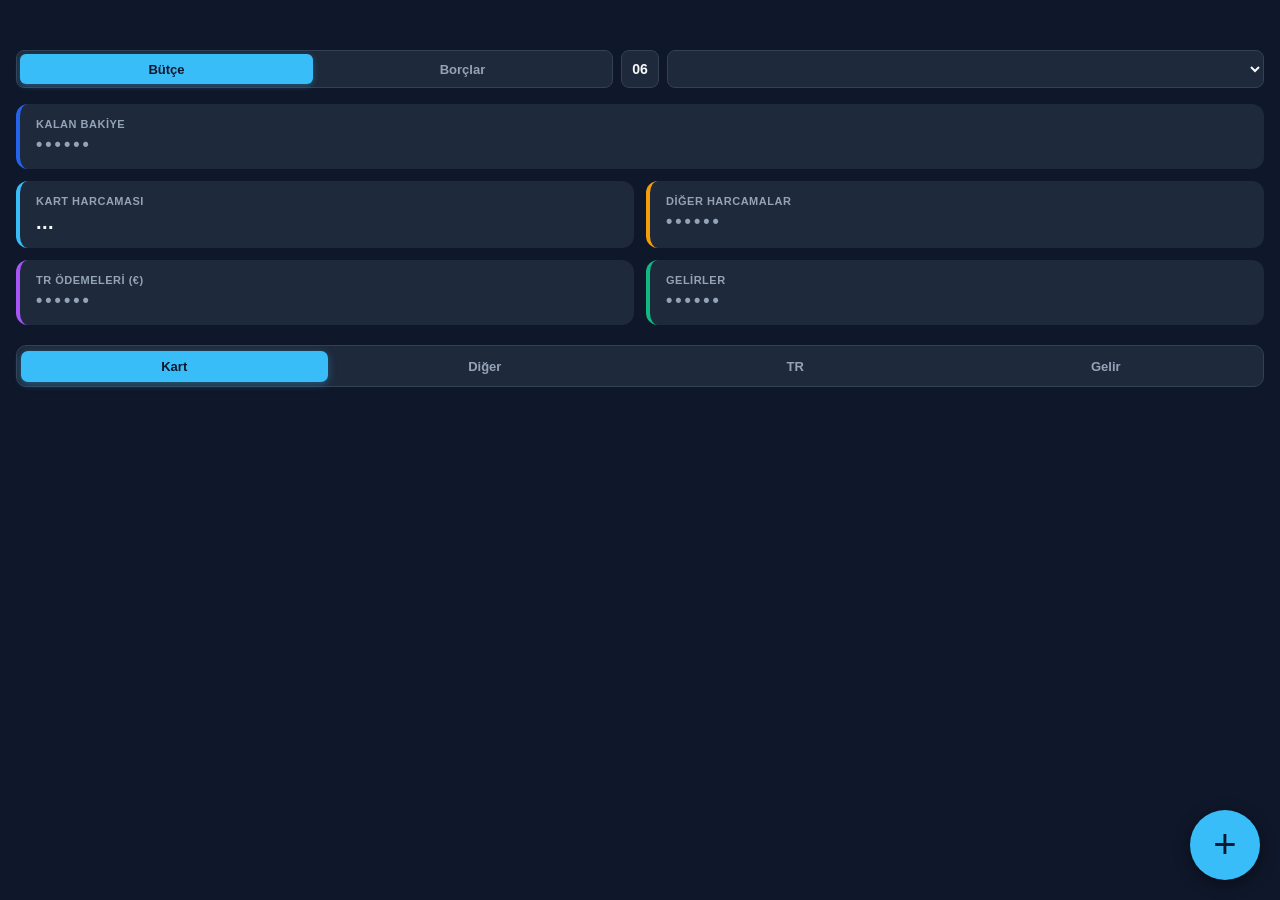
==== index.html @ 4f720368 "Update index.html" ====
<!DOCTYPE html>
<html lang="tr">
<head>
  <meta charset="UTF-8">
  <meta name="viewport" content="width=device-width, initial-scale=1.0, maximum-scale=1.0, user-scalable=no, viewport-fit=cover">
  <meta name="apple-mobile-web-app-capable" content="yes">
  <meta name="apple-mobile-web-app-status-bar-style" content="black-translucent">
  <meta name="theme-color" content="#0f172a">
  <meta name="apple-mobile-web-app-title" content="Harcama Takip">
  
  <meta http-equiv="Cache-Control" content="no-cache, no-store, must-revalidate">
  <meta http-equiv="Pragma" content="no-cache">
  <meta http-equiv="Expires" content="0">

  <link rel="apple-touch-icon" href="./icon.png">
  <link rel="icon" type="image/png" href="./icon.png">

  <title>Harcama & Borç Takip</title>
  <style>
    :root {
      --bg: #0f172a;
      --card-bg: #1e293b;
      --accent: #38bdf8;
      --primary-blue: #2563eb;
      --text: #f8fafc;
      --text-dim: #94a3b8;
      --border: #334155;
      --green: #10b981;
      --red: #f43f5e;
      --orange: #f59e0b;
      --purple: #a855f7;
    }
    * { 
      box-sizing: border-box; 
      font-family: -apple-system, BlinkMacSystemFont, "Segoe UI", Roboto, sans-serif; 
      margin: 0; 
      padding: 0; 
      -webkit-tap-highlight-color: transparent;
      -webkit-touch-callout: none;
      -webkit-user-select: none;
      user-select: none;
    }

    input, textarea {
      -webkit-user-select: text !important;
      user-select: text !important;
      -webkit-touch-callout: default !important;
    }

    ::-webkit-scrollbar { display: none; }
    * { -ms-overflow-style: none; scrollbar-width: none; }

    html {
      background-color: var(--bg);
      margin: 0;
      padding: 0;
    }
    
    body { 
      background-color: var(--bg);
      color: var(--text); 
      padding-top: max(44px, env(safe-area-inset-top));
      padding-left: 16px;
      padding-right: 16px;
      padding-bottom: 24px;
      margin: 0;
      min-height: 100vh;
    }

    body.modal-open {
      overflow: hidden !important;
      touch-action: none !important;
    }

    #appContent {
      transition: transform 0.2s ease-out;
      will-change: transform;
    }

    .status-bar-shield {
      position: fixed;
      top: 0;
      left: 0;
      right: 0;
      height: max(44px, env(safe-area-inset-top));
      background-color: var(--bg);
      z-index: 150;
      pointer-events: none;
    }

    #pullIndicator {
      position: fixed;
      top: calc(max(44px, env(safe-area-inset-top)) + 15px);
      left: 50%;
      transform: translateX(-50%) scale(0);
      background: var(--card-bg);
      border: 2px solid var(--accent);
      color: var(--accent);
      width: 52px;
      height: 52px;
      border-radius: 50%;
      display: flex;
      align-items: center;
      justify-content: center;
      font-size: 26px;
      font-weight: bold;
      z-index: 200;
      opacity: 0;
      box-shadow: 0 8px 24px rgba(0, 0, 0, 0.7);
      pointer-events: none;
      transition: transform 0.2s cubic-bezier(0.175, 0.885, 0.32, 1.275), opacity 0.2s ease;
    }
    .rotating { animation: spin 0.7s linear infinite !important; }
    @keyframes spin { 
      0% { transform: translateX(-50%) rotate(0deg); }
      100% { transform: translateX(-50%) rotate(360deg); }
    }

    .header { 
      display: grid; 
      grid-template-columns: 1fr 1fr; 
      gap: 12px; 
      margin-bottom: 16px; 
      padding-top: 6px; 
      align-items: center; 
    }

    .module-switcher {
      display: flex;
      background: var(--card-bg);
      border: 1px solid var(--border);
      border-radius: 8px;
      padding: 3px;
      gap: 3px;
      width: 100%;
      height: 38px;
    }
    .mod-btn {
      flex: 1;
      padding: 0;
      border: none;
      background: transparent;
      color: var(--text-dim);
      font-size: 13px;
      font-weight: 600;
      border-radius: 6px;
      cursor: pointer;
      display: flex;
      align-items: center;
      justify-content: center;
      transition: all 0.2s ease;
    }
    .mod-btn#modBudget.active {
      background: var(--accent);
      color: #0f172a;
      box-shadow: 0 2px 6px rgba(56, 189, 248, 0.3);
    }

    /* AJANDA (GÜN) BUTONU SEÇİLİ DURUMU (BÜTÇE İLE BİREBİR AYNI STİL) */
    #btnTimelineView.active {
      background: var(--accent) !important;
      color: #0f172a !important;
      border-color: var(--accent) !important;
      box-shadow: 0 2px 6px rgba(56, 189, 248, 0.35) !important;
    }
    
    .mod-btn#modDebts.active {
      background: var(--orange);
      color: #0f172a;
      box-shadow: 0 2px 6px rgba(245, 158, 11, 0.3);
    }

    select.sheet-select { 
      width: 100%; 
      height: 38px; 
      background: var(--card-bg); 
      color: var(--text); 
      border: 1px solid var(--border); 
      padding: 0 10px; 
      border-radius: 8px; 
      font-size: 13px; 
      font-weight: 600; 
      outline: none; 
      text-align: center; 
      transition: all 0.25s ease; 
    }

    select.sheet-select.past-month-warning {
      border: 2px solid var(--orange) !important;
      color: var(--orange) !important;
      background: rgba(245, 158, 11, 0.12) !important;
      box-shadow: 0 0 10px rgba(245, 158, 11, 0.25);
    }
    select.sheet-select.next-month-theme {
      border: 2px solid var(--purple) !important;
      color: var(--purple) !important;
      background: rgba(168, 85, 247, 0.12) !important;
      box-shadow: 0 0 10px rgba(168, 85, 247, 0.25);
    }

    .past-month-banner-container {
      display: none;
      justify-content: center;
      align-items: center;
      margin-bottom: 12px;
      animation: fadeIn 0.25s ease;
    }
    .past-month-banner-pill {
      background: rgba(245, 158, 11, 0.15);
      border: 1px solid var(--orange);
      color: var(--orange);
      padding: 6px 14px;
      border-radius: 20px;
      font-size: 12px;
      font-weight: 700;
      display: inline-flex;
      align-items: center;
      gap: 6px;
      cursor: pointer;
      box-shadow: 0 2px 8px rgba(245, 158, 11, 0.2);
    }
    .past-month-banner-pill.next-theme {
      background: rgba(168, 85, 247, 0.15) !important;
      border: 1px solid var(--purple) !important;
      color: var(--purple) !important;
      box-shadow: 0 2px 8px rgba(168, 85, 247, 0.2) !important;
    }
    .past-month-banner-pill:active {
      transform: scale(0.97);
      opacity: 0.85;
    }

    .summary-grid { display: grid; grid-template-columns: 1fr 1fr; gap: 12px; margin-bottom: 20px; }
    
    .summary-card { 
      background: var(--card-bg); 
      padding: 14px 16px; 
      border-radius: 12px; 
      border-left: 4px solid transparent; 
    }
    
    .summary-card.rem { grid-column: span 2; border-left-color: var(--primary-blue); }
    .summary-card.card-exp { border-left-color: var(--accent); cursor: pointer; transition: transform 0.1s, opacity 0.1s; }
    .summary-card.card-exp:active { transform: scale(0.98); opacity: 0.85; }
    .summary-card.manual-exp { border-left-color: var(--orange); }
    .summary-card.tr-exp { border-left-color: var(--purple); }
    .summary-card.income { border-left-color: var(--green); }
    
    .summary-card.debt-net { grid-column: span 2; border-left-color: var(--accent); }
    .summary-card.debt-give { border-left-color: var(--red); }
    .summary-card.debt-get { border-left-color: var(--green); }

    .summary-card.clickable { cursor: pointer; }
    .summary-card.clickable:active { opacity: 0.8; transform: scale(0.98); transition: transform 0.1s; }
    
    .summary-title { font-size: 11px; color: var(--text-dim); text-transform: uppercase; font-weight: 600; letter-spacing: 0.5px; }
    .summary-val { font-size: 20px; font-weight: 700; margin-top: 4px; letter-spacing: 0.5px; }
    
    .val-rem { font-size: 24px; }
    .val-card { color: var(--text); }
    .val-manual { color: var(--text); }
    .val-tr { color: var(--text); }
    .val-inc { color: var(--text); }
    .masked { letter-spacing: 3px; color: var(--text-dim) !important; font-size: 18px; }

    .tabs-bar-wrapper {
      position: relative;
      margin-bottom: 16px;
      min-height: 42px;
    }

    .tabs { 
      display: flex; 
      background: var(--card-bg); 
      border: 1px solid var(--border); 
      border-radius: 10px; 
      padding: 4px; 
      gap: 4px; 
      height: 42px; 
      box-sizing: border-box; 
      align-items: center; 
    }
    .tab-btn { 
      flex: 1; 
      padding: 8px 0; 
      text-align: center; 
      border: none; 
      background: transparent; 
      color: var(--text-dim); 
      font-size: 13px; 
      font-weight: 600; 
      border-radius: 7px; 
      cursor: pointer; 
      transition: all 0.2s ease; 
    }
    
    .tab-btn#tab-card.active { background: var(--accent); color: #0f172a; box-shadow: 0 2px 8px rgba(56, 189, 248, 0.35); }
    .tab-btn#tab-manual.active { background: var(--orange); color: #0f172a; box-shadow: 0 2px 8px rgba(245, 158, 11, 0.35); }
    .tab-btn#tab-tr.active { background: var(--purple); color: #ffffff; box-shadow: 0 2px 8px rgba(168, 85, 247, 0.35); }
    .tab-btn#tab-income.active { background: var(--green); color: #0f172a; box-shadow: 0 2px 8px rgba(16, 185, 129, 0.35); }
    
    .tab-btn#tab-debt-give.active { background: var(--red); color: #fff; box-shadow: 0 2px 8px rgba(244, 63, 94, 0.35); }
    .tab-btn#tab-debt-get.active { background: var(--green); color: #0f172a; box-shadow: 0 2px 8px rgba(16, 185, 129, 0.35); }
    .tab-btn#tab-debt-history.active { background: var(--purple); color: #fff; box-shadow: 0 2px 8px rgba(168, 85, 247, 0.35); }

    .search-bar-inline {
      display: none;
      align-items: center;
      background: var(--card-bg);
      border: 1px solid var(--accent);
      border-radius: 10px;
      padding: 0 8px 0 10px;
      height: 42px;
      box-sizing: border-box;
      gap: 6px;
      animation: fadeIn 0.2s ease;
    }
    .search-bar-inline.active {
      display: flex;
    }
    .search-bar-inline input {
      flex: 1;
      min-width: 0;
      background: transparent;
      border: none;
      outline: none;
      color: #fff;
      font-size: 14px;
      font-weight: 500;
    }
    .search-bar-inline input::placeholder {
      color: var(--text-dim);
      font-size: 12px;
    }
    
    .search-sum-badge {
      display: none;
      font-size: 11px;
      font-weight: 700;
      color: var(--accent);
      background: rgba(56, 189, 248, 0.12);
      border: 1px solid rgba(56, 189, 248, 0.25);
      padding: 3px 7px;
      border-radius: 6px;
      white-space: nowrap;
    }

    .search-clear-btn {
      background: rgba(255,255,255,0.08);
      border: none;
      color: var(--text-dim);
      width: 26px;
      height: 26px;
      border-radius: 50%;
      cursor: pointer;
      font-size: 12px;
      font-weight: bold;
      display: flex;
      align-items: center;
      justify-content: center;
      flex-shrink: 0;
    }
    .search-clear-btn:active {
      background: rgba(255,255,255,0.2);
      color: #fff;
    }

    .row-wrapper {
      position: relative;
      margin-bottom: 8px !important;
      border-radius: 10px;
      background: transparent;
      display: flex;
      flex-direction: column;
      overflow: hidden;
      box-sizing: border-box;
    }
    .swipe-container {
      position: relative;
      margin-bottom: 8px !important;
      border-radius: 10px;
      background: transparent;
      display: flex;
      flex-direction: column;
      overflow: hidden;
      box-sizing: border-box;
    }
    .swipe-actions {
      position: absolute;
      right: 0;
      top: 0;
      bottom: 0;
      height: 100%;
      display: flex;
      align-items: stretch;
      z-index: 1;
      border-radius: 0 10px 10px 0;
      overflow: hidden;
      pointer-events: none;
      opacity: 0;
      transition: opacity 0.15s ease;
    }
    .swipe-container.swiped .swipe-actions,
    .swipe-container.swiping .swipe-actions {
      opacity: 1;
      pointer-events: auto;
    }

    .swipe-btn {
      border: none;
      outline: none;
      color: #fff;
      font-weight: 700;
      font-size: 13px;
      cursor: pointer;
      display: flex;
      align-items: center;
      justify-content: center;
      white-space: nowrap;
      padding: 0;
      height: 100%;
      margin: 0;
      box-sizing: border-box;
    }
    .swipe-btn.edit { background: var(--primary-blue); width: 75px; }
    .swipe-btn.pay { background: var(--orange); width: 75px; }
    .swipe-btn.close { background: var(--primary-blue); width: 75px; }
    .swipe-btn.delete { background: var(--red); width: 75px; }
    .swipe-btn.undo { background: var(--red); width: 75px; }

    .item-card { 
      position: relative; 
      background: var(--card-bg); 
      border: 1px solid var(--border); 
      border-radius: 10px; 
      padding: 12px; 
      display: flex; 
      justify-content: space-between; 
      align-items: center; 
      z-index: 2; 
      transition: transform 0.2s ease-out, border-radius 0.2s ease, background 0.2s ease; 
      width: 100%; 
      min-height: 58px; 
      box-sizing: border-box; 
      cursor: pointer; 
      touch-action: pan-y; 
    }
    .swipe-container.swiped .item-card,
    .swipe-container.swiping .item-card {
      border-top-right-radius: 0;
      border-bottom-right-radius: 0;
    }

    .item-card.pending-card {
      background: #141d2b !important;
      border: 1px solid var(--border) !important;
    }
    .badge-pending {
      display: inline-block;
      background: rgba(245, 158, 11, 0.2);
      color: var(--orange);
      font-size: 10px;
      font-weight: 700;
      padding: 2px 6px;
      border-radius: 4px;
      margin-right: 4px;
    }

    .item-left .name { font-weight: 600; font-size: 14px; }
    .item-left .sub { font-size: 11px; color: var(--text-dim); margin-top: 2px; }
    .item-right { font-weight: 700; font-size: 15px; text-align: right; }
    .item-right .sub-eur { font-size: 11px; color: var(--text-dim); font-weight: 500; margin-top: 2px; }

    .accordion-body {
      display: none;
      background: #131d31;
      border: 1px solid var(--border);
      border-top: none;
      border-radius: 0 0 10px 10px;
      padding: 12px 14px;
      z-index: 2;
    }
    .accordion-body.open {
      display: block;
      animation: fadeIn 0.2s ease;
    }
    @keyframes fadeIn { from { opacity: 0; transform: translateY(-4px); } to { opacity: 1; transform: translateY(0); } }

    .acc-row {
      display: grid;
      grid-template-columns: 105px 1fr auto;
      align-items: center;
      gap: 6px;
      font-size: 12px;
      padding: 5px 0;
      border-bottom: 1px dashed rgba(255, 255, 255, 0.08);
    }
    .acc-row:last-child { border-bottom: none; }
    .acc-date { color: var(--text-dim); white-space: nowrap; }
    .acc-note { color: var(--text); text-align: left; }
    .acc-amount { font-weight: 600; text-align: right; white-space: nowrap; }

    .fab { 
      position: fixed; 
      bottom: 20px; 
      right: 20px; 
      background: var(--accent); 
      color: #0f172a; 
      width: 70px; 
      height: 70px; 
      border-radius: 50%; 
      border: none; 
      box-shadow: 0 4px 16px rgba(0, 0, 0, 0.45); 
      cursor: pointer; 
      display: flex; 
      align-items: center; 
      justify-content: center; 
      z-index: 50; 
      transition: transform 0.15s cubic-bezier(0.175, 0.885, 0.32, 1.275); 
      touch-action: none; 
      user-select: none; 
      -webkit-user-select: none; 
    }
    .fab span { 
      display: block; 
      font-size: 40px; 
      font-weight: 400; 
      line-height: 1; 
      margin-top: -3px; 
      pointer-events: none; 
    }
    .fab:active { transform: scale(0.92); opacity: 0.9; }

    /* FAB AKSİYON BUTONLARI & SÜRÜM ROZETİ */
    .fab-mini-action {
      position: fixed;
      right: 22px;
      color: #fff;
      padding: 10px 14px;
      border-radius: 20px;
      border: none;
      box-shadow: 0 6px 20px rgba(0,0,0,0.6);
      font-size: 13px;
      font-weight: 700;
      display: none;
      align-items: center;
      gap: 6px;
      z-index: 60;
      cursor: pointer;
      animation: popUp 0.25s cubic-bezier(0.175, 0.885, 0.32, 1.275);
    }
    #badgeVersionAction {
      bottom: 355px;
      background: #1e293b;
      color: var(--text-dim);
      border: 1px solid var(--border);
      font-size: 11px;
      font-weight: 600;
      padding: 5px 12px;
      pointer-events: none;
      box-shadow: 0 4px 12px rgba(0,0,0,0.4);
    }
    #btnPastMonthReportAction {
      bottom: 305px;
      background: #475569;
      color: #fff;
    }
    #btnControlAction {
      bottom: 255px;
      background: var(--green);
      color: #0f172a;
    }
    #btnToggleSearchAction {
      bottom: 205px;
      background: var(--accent);
      color: #0f172a;
    }
    #btnLiquidityAction {
      bottom: 155px;
      background: var(--orange);
      color: #0f172a;
    }
    #btnLastMonthAction {
      bottom: 105px;
      background: var(--purple);
      color: #fff;
    }

    @keyframes popUp {
      from { transform: translateY(20px) scale(0.6); opacity: 0; }
      to { transform: translateY(0px) scale(1); opacity: 1; }
    }
    
    .modal { 
      display: none; 
      position: fixed; 
      inset: 0; 
      background: rgba(0,0,0,0.75); 
      align-items: flex-end; 
      z-index: 999; 
      touch-action: pan-y; 
    }
    .modal-content { 
      background: var(--card-bg); 
      width: 100%; 
      border-radius: 20px 20px 0 0; 
      padding: 20px; 
      padding-bottom: max(25px, env(safe-area-inset-bottom)); 
      border-top: 1px solid var(--border); 
      box-sizing: border-box; 
      max-height: 90vh; 
      overflow-y: auto; 
      overscroll-behavior: contain; 
      -webkit-overflow-scrolling: touch; 
    }
    
    .type-switcher {
      display: flex;
      gap: 5px;
      margin-bottom: 14px;
      background: var(--bg);
      padding: 4px;
      border-radius: 10px;
      border: 1px solid var(--border);
    }
    .type-btn {
      flex: 1;
      padding: 9px 0;
      border: none;
      background: transparent;
      color: var(--text-dim);
      font-size: 11px;
      font-weight: 600;
      border-radius: 7px;
      cursor: pointer;
      transition: all 0.2s ease;
    }
    
    .type-btn#btnTypeCard.active { background: var(--accent); color: #0f172a; }
    .type-btn#btnTypeManual.active { background: var(--orange); color: #0f172a; }
    .type-btn#btnTypeTR.active { background: var(--purple); color: #ffffff; }
    .type-btn#btnTypeIncome.active { background: var(--green); color: #0f172a; }
    
    .type-btn#btnTypeDebtGive.active { background: var(--red); color: #ffffff; }
    .type-btn#btnTypeDebtGet.active { background: var(--green); color: #0f172a; }

    /* SOL KENAR DURUM ŞERİDİ */
    #edgeIndicator {
      position: fixed;
      top: 0;
      bottom: 0;
      left: 0;
      width: 1px;
      z-index: 160;
      pointer-events: none;
      display: none;
      transition: background-color 0.25s ease, box-shadow 0.25s ease;
    }
    #edgeIndicator.next-month {
      display: block;
      background-color: var(--purple);
    }
    #edgeIndicator.past-month {
      display: block;
      background-color: var(--orange);
    }
    
    .form-group { 
      margin-bottom: 12px; 
      width: 100%; 
      box-sizing: border-box; 
      position: relative; 
    }
    .form-group label { 
      display: block; 
      font-size: 12px; 
      color: var(--text-dim); 
      margin-bottom: 4px; 
    }
    
    .form-group input { 
      width: 100%; 
      max-width: 100%; 
      min-width: 0; 
      background: var(--bg); 
      border: 1px solid var(--border); 
      color: #fff; 
      padding: 11px 12px; 
      border-radius: 8px; 
      font-size: 15px; 
      outline: none; 
      box-sizing: border-box; 
      display: block; 
      -webkit-appearance: none; 
      appearance: none; 
    }
    .form-group input[type="date"] {
      min-height: 44px;
      line-height: normal;
    }
    .form-group input:focus { border-color: var(--accent); }

    .combobox-container {
      position: relative;
      width: 100%;
    }
    .combobox-input {
      padding-right: 40px !important;
    }
    .combobox-arrow {
      position: absolute;
      right: 0;
      top: 0;
      bottom: 0;
      width: 40px;
      display: flex;
      align-items: center;
      justify-content: center;
      color: var(--text-dim);
      font-size: 12px;
      cursor: pointer;
      user-select: none;
      transition: transform 0.2s ease, color 0.2s ease;
    }
    .combobox-arrow:active {
      color: var(--accent);
      transform: scale(0.9);
    }
    .combobox-dropdown {
      display: none;
      position: absolute;
      left: 0;
      right: 0;
      background: #131d31;
      border: 1px solid var(--border);
      border-radius: 8px;
      max-height: 135px;
      overflow-y: auto;
      z-index: 1050;
      box-shadow: 0 8px 24px rgba(0, 0, 0, 0.7);
      -webkit-overflow-scrolling: touch;
    }
    .combobox-dropdown.open {
      display: block;
      animation: fadeIn 0.15s ease;
    }
    .combobox-dropdown.open-down {
      top: calc(100% + 4px);
      bottom: auto;
    }
    .combobox-dropdown.open-up {
      bottom: calc(100% + 4px);
      top: auto;
    }
    .combobox-item {
      padding: 10px 14px;
      font-size: 14px;
      color: var(--text);
      cursor: pointer;
      border-bottom: 1px solid rgba(255, 255, 255, 0.05);
    }
    .combobox-item:last-child {
      border-bottom: none;
    }
    .combobox-item:active, .combobox-item.highlighted {
      background: rgba(56, 189, 248, 0.15);
      color: var(--accent);
      font-weight: 600;
    }

    .modal-actions { display: flex; flex-direction: column; gap: 8px; margin-top: 16px; }
    .btn-submit { 
      width: 100%; 
      background: var(--accent); 
      color: #0f172a; 
      font-weight: bold; 
      padding: 13px; 
      border-radius: 10px; 
      border: none; 
      font-size: 15px; 
      cursor: pointer; 
    }
    .btn-cancel { 
      width: 100%; 
      background: #334155; 
      color: var(--text); 
      font-weight: 600; 
      padding: 12px; 
      border-radius: 10px; 
      border: 1px solid var(--border); 
      font-size: 15px; 
      cursor: pointer; 
    }

    .template-item {
      display: flex;
      align-items: center;
      justify-content: space-between;
      padding: 10px 12px;
      background: var(--bg);
      border: 1px solid var(--border);
      border-radius: 8px;
      margin-bottom: 8px;
      cursor: pointer;
    }
    .template-item input[type="checkbox"] {
      width: 20px;
      height: 20px;
      accent-color: var(--purple);
      margin-right: 10px;
      cursor: pointer;
    }
    .template-tag {
      font-size: 10px;
      font-weight: 700;
      padding: 2px 6px;
      border-radius: 4px;
      margin-right: 6px;
      display: inline-block;
      white-space: nowrap;
    }
    .tag-card { background: rgba(56, 189, 248, 0.2); color: var(--accent); }
    .tag-manual { background: rgba(245, 158, 11, 0.2); color: var(--orange); }
    .tag-tr { background: rgba(168, 85, 247, 0.2); color: var(--purple); }
    .tag-income { background: rgba(16, 185, 129, 0.2); color: var(--green); }

    .liq-section-title {
      font-size: 11px;
      font-weight: 700;
      color: var(--text-dim);
      text-transform: uppercase;
      letter-spacing: 0.5px;
      margin: 14px 0 6px 2px;
    }
    .liq-card {
      background: var(--bg);
      border: 1px solid var(--border);
      border-radius: 10px;
      padding: 12px 14px;
      margin-bottom: 8px;
    }
    .liq-row {
      display: flex;
      justify-content: space-between;
      align-items: center;
      padding: 5px 0;
      font-size: 13px;
      border-bottom: 1px dashed rgba(255, 255, 255, 0.06);
    }
    .liq-row:last-child { border-bottom: none; }
    .liq-row.total-row {
      font-weight: 700;
      font-size: 14px;
      border-top: 1px solid var(--border);
      margin-top: 6px;
      padding-top: 8px;
    }
    .liq-acc-header {
      display: flex;
      justify-content: space-between;
      align-items: center;
      cursor: pointer;
      user-select: none;
    }

    /* MINI GÖRÜNÜM DEĞİŞTİRİCİLER */
    .mini-view-switcher {
      display: flex;
      background: var(--bg);
      border: 1px solid var(--border);
      border-radius: 8px;
      padding: 3px;
      gap: 3px;
      height: 36px;
      box-sizing: border-box;
      flex-shrink: 0;
    }
    .mini-view-switcher.two-way {
      width: 140px;
    }
    .mini-view-switcher.three-way {
      width: 205px;
    }
    .mini-view-btn {
      flex: 1;
      border: none;
      background: transparent;
      color: var(--text-dim);
      font-size: 12px;
      font-weight: 600;
      padding: 0 4px;
      border-radius: 6px;
      cursor: pointer;
      display: flex;
      align-items: center;
      justify-content: center;
      white-space: nowrap;
      transition: all 0.2s ease;
    }
    .mini-view-btn.active {
      background: var(--orange);
      color: #0f172a;
      box-shadow: 0 2px 6px rgba(245, 158, 11, 0.35);
    }

    /* YATAY KAYAN AKILLI FİLTRE ÇİPLERİ */
    .filter-chip-bar {
      display: flex;
      align-items: center;
      gap: 6px;
      overflow-x: auto;
      white-space: nowrap;
      padding: 2px 0 10px 0;
      margin-bottom: 6px;
      -webkit-overflow-scrolling: touch;
    }
    .filter-chip {
      background: var(--bg);
      border: 1px solid var(--border);
      color: var(--text-dim);
      font-size: 11px;
      font-weight: 600;
      padding: 5px 12px;
      border-radius: 14px;
      cursor: pointer;
      transition: all 0.2s ease;
      user-select: none;
      flex-shrink: 0;
    }
    .filter-chip.active {
      background: rgba(56, 189, 248, 0.15);
      border-color: var(--accent);
      color: var(--accent);
    }

    /* SABİT BİLGİ ŞERİDİ */
    .static-info-banner {
      background: rgba(56, 189, 248, 0.08);
      border: 1px solid rgba(56, 189, 248, 0.3);
      border-radius: 8px;
      padding: 9px 12px;
      display: flex;
      justify-content: space-between;
      align-items: center;
      margin-bottom: 10px;
      font-size: 12px;
      font-weight: 600;
    }

    /* AJANDA DÜZENİ */
    .calendar-timeline-card {
      background: var(--bg);
      border: 1px solid var(--border);
      border-radius: 10px;
      margin-bottom: 8px;
      overflow: hidden;
      transition: border-color 0.2s ease;
    }
    .calendar-day-header {
      display: flex;
      justify-content: space-between;
      align-items: center;
      padding: 12px 14px;
      cursor: pointer;
      user-select: none;
    }
    .calendar-day-header:active {
      background: rgba(255,255,255,0.03);
    }
    .calendar-day-badge {
      display: flex;
      align-items: baseline;
      gap: 6px;
    }
    .calendar-day-num {
      font-size: 20px;
      font-weight: 800;
      color: var(--accent);
      line-height: 1;
    }
    .calendar-day-name {
      font-size: 13px;
      font-weight: 600;
      color: var(--text-dim);
    }
    .calendar-day-total {
      font-size: 15px;
      font-weight: 700;
      display: flex;
      align-items: center;
      gap: 6px;
    }
    .calendar-day-body {
      display: none;
      padding: 4px 14px 10px 14px;
      border-top: 1px dashed rgba(255,255,255,0.07);
      background: rgba(0, 0, 0, 0.15);
    }
    .calendar-day-body.open {
      display: block !important;
      animation: fadeIn 0.15s ease;
    }

    /* AJANDA SATIRINDA KUSURSUZ SOL-SAĞ HİZALAMA */
    .cal-item-row {
      display: flex;
      justify-content: space-between;
      align-items: center;
      padding: 8px 0;
      border-bottom: 1px dashed rgba(255, 255, 255, 0.06);
    }
    .cal-item-row:last-child {
      border-bottom: none;
    }
    .cal-item-left {
      display: flex;
      align-items: flex-start;
      gap: 8px;
      max-width: 65%;
      min-width: 0;
    }
    .cal-item-tag-box {
      flex-shrink: 0;
      margin-top: 1px;
    }
    .cal-item-col {
      display: flex;
      flex-direction: column;
      gap: 2px;
      min-width: 0;
    }
    .cal-item-desc {
      font-weight: 600;
      font-size: 13px;
      color: #fff;
      word-break: break-word;
      line-height: 1.25;
    }
    .cal-item-sub {
      font-size: 11px;
      color: var(--text-dim);
      line-height: 1.2;
    }
    .cal-item-right {
      display: flex;
      flex-direction: column;
      align-items: flex-end;
      justify-content: center;
      gap: 2px;
      white-space: nowrap;
      text-align: right;
      flex-shrink: 0;
      padding-left: 6px;
    }
    .cal-item-primary-amt {
      font-weight: 700;
      font-size: 14px;
      font-variant-numeric: tabular-nums;
    }
    .cal-item-secondary-amt {
      font-size: 11px;
      color: var(--text-dim);
      font-variant-numeric: tabular-nums;
    }

    /* DİNAMİK AJANDA ALT TOPLAM KARTI */
    .calendar-summary-bottom-card {
      background: #141d2b;
      border: 1px solid var(--accent);
      border-radius: 10px;
      padding: 11px 14px;
      margin-top: 12px;
      display: flex;
      justify-content: space-between;
      align-items: center;
      box-shadow: 0 4px 14px rgba(0, 0, 0, 0.4);
    }
    .calendar-summary-title {
      font-size: 12px;
      font-weight: 700;
      color: var(--accent);
      display: flex;
      flex-direction: column;
      gap: 2px;
    }
    .calendar-summary-amounts {
      text-align: right;
      display: flex;
      flex-direction: column;
      gap: 2px;
    }
  </style>
</head>
<body>

  <div id="edgeIndicator"></div>
  <div class="status-bar-shield"></div>
  <div id="pullIndicator">↓</div>

  <div id="appContent">
    <div class="header" style="grid-template-columns: 1fr 38px 1fr; gap: 8px;">
      <div class="module-switcher">
        <button class="mod-btn active" id="modBudget" onclick="switchModule('budget')">Bütçe</button>
        <button class="mod-btn" id="modDebts" onclick="switchModule('debts')">Borçlar</button>
      </div>
      
      <!-- ORTADAKİ DİNAMİK GÜN BUTONU -->
      <button type="button" id="btnTimelineView" style="height:38px; width:38px; background:var(--card-bg); border:1px solid var(--border); border-radius:8px; color:var(--text); font-size:14px; font-weight:800; cursor:pointer; display:flex; align-items:center; justify-content:center; transition:all 0.2s;" onclick="switchModule('timeline')">
        <span id="btnTimelineDayNum">--</span>
      </button>

      <select id="sheetSelect" class="sheet-select" onchange="onFilterChange()"></select>
    </div>

    <!-- 1. BÜTÇE MODÜLÜ GÖRÜNÜMÜ -->
    <div id="viewBudget">

      <!-- KALAN BAKİYE ÜSTÜNDEKİ UYARI VE DÖNÜŞ ROZETİ (GEÇMİŞ AY & GELECEK AY DESTEKLİ) -->
      <div class="past-month-banner-container" id="pastMonthBannerContainer">
        <div class="past-month-banner-pill" id="pastMonthBannerPill" onclick="resetToCurrentMonth()">
          <span id="pastMonthBannerText">Ağustos 2026 İnceleniyor</span>
          <span style="text-decoration: underline; margin-left: 2px;">Mevcut Ay'a Dön</span>
        </div>
      </div>

      <div class="summary-grid">
        <div class="summary-card rem clickable" id="cardSummaryRem" data-mask-key="rem" data-card-title="Kalan Bakiye">
          <div class="summary-title">Kalan Bakiye</div>
          <div class="summary-val val-rem masked" id="remVal">••••••</div>
        </div>
        <div class="summary-card card-exp" id="cardExpSummaryCard">
          <div class="summary-title">Kart Harcaması</div>
          <div class="summary-val val-card" id="cardVal">...</div>
        </div>
        <div class="summary-card manual-exp clickable" id="cardSummaryManual" data-mask-key="manual" data-card-title="Diğer Harcamalar">
          <div class="summary-title">Diğer Harcamalar</div>
          <div class="summary-val val-manual masked" id="manualVal">••••••</div>
        </div>
        <div class="summary-card tr-exp clickable" id="cardSummaryTr" data-mask-key="tr" data-card-title="TR Ödemeleri">
          <div class="summary-title">TR Ödemeleri (€)</div>
          <div class="summary-val val-tr masked" id="trVal">••••••</div>
        </div>
        <div class="summary-card income clickable" id="cardSummaryInc" data-mask-key="inc" data-card-title="Gelirler">
          <div class="summary-title">Gelirler</div>
          <div class="summary-val val-inc masked" id="incVal">••••••</div>
        </div>
      </div>

      <div class="tabs-bar-wrapper">
        <div class="tabs" id="budgetTabsRow">
          <button class="tab-btn active" id="tab-card" onclick="switchBudgetTab('card')">Kart</button>
          <button class="tab-btn" id="tab-manual" onclick="switchBudgetTab('manual')">Diğer</button>
          <button class="tab-btn" id="tab-tr" onclick="switchBudgetTab('tr')">TR</button>
          <button class="tab-btn" id="tab-income" onclick="switchBudgetTab('income')">Gelir</button>
        </div>

        <div class="search-bar-inline" id="budgetSearchBar">
          <span style="font-size:14px; opacity:0.8;">🔍</span>
          <input type="text" id="liveSearchInputBudget" placeholder="Harcamalarda ara (satıcı, kart, tutar)..." autocomplete="off" oninput="handleSearchInput('budget')">
          <span class="search-sum-badge" id="budgetSearchSumBadge">(0) €0,00</span>
          <button type="button" class="search-clear-btn" onclick="closeSearchMode('budget')">✕</button>
        </div>
      </div>
    </div>

    <!-- 2. BORÇLAR MODÜLÜ GÖRÜNÜMÜ -->
    <div id="viewDebts" style="display: none;">
      <div class="summary-grid">
        <div class="summary-card debt-net clickable" id="cardSummaryDebtNet" data-mask-key="debtNet" data-card-title="Net Borç / Alacak">
          <div class="summary-title" id="lblDebtNetTitle">Net Borç / Alacak Durumu</div>
          <div class="summary-val val-rem masked" id="debtNetVal">••••••</div>
        </div>
        <div class="summary-card debt-give clickable" id="cardSummaryDebtGive" data-mask-key="debtGive" data-card-title="Borçlarım">
          <div class="summary-title" id="lblDebtGiveTitle">Borçlarım (Aldıklarım)</div>
          <div class="summary-val masked" id="debtGiveVal" style="color:var(--red);">••••••</div>
        </div>
        <div class="summary-card debt-get clickable" id="cardSummaryDebtGet" data-mask-key="debtGet" data-card-title="Alacaklarım">
          <div class="summary-title" id="lblDebtGetTitle">Alacaklarım (Verdiklerim)</div>
          <div class="summary-val masked" id="debtGetVal" style="color:var(--green);">••••••</div>
        </div>
      </div>

      <div class="tabs-bar-wrapper">
        <div class="tabs" id="debtsTabsRow">
          <button class="tab-btn active" id="tab-debt-give" onclick="switchDebtTab('debt')">Borçlarım</button>
          <button class="tab-btn" id="tab-debt-get" onclick="switchDebtTab('credit')">Alacaklarım</button>
          <button class="tab-btn" id="tab-debt-history" onclick="switchDebtTab('history')">Geçmiş</button>
        </div>

        <div class="search-bar-inline" id="debtsSearchBar">
          <span style="font-size:14px; opacity:0.8;">🔍</span>
          <input type="text" id="liveSearchInputDebts" placeholder="Kişi, tutar veya not ara..." autocomplete="off" oninput="handleSearchInput('debts')">
          <span class="search-sum-badge" id="debtsSearchSumBadge">(0) €0,00</span>
          <button type="button" class="search-clear-btn" onclick="closeSearchMode('debts')">✕</button>
        </div>
      </div>
    </div>

    <!-- 3. SÜREKLİ AJANDA GÖRÜNÜMÜ -->
    <div id="viewTimeline" style="display: none; animation: fadeIn 0.2s ease;">
      <!-- SABİT ÜST KONTROL ALANI -->
      <div style="background: var(--bg); padding-bottom: 6px;">
        <div style="display: flex; justify-content: space-between; align-items: center; margin-bottom: 8px;">
          <!-- YAN YANA ÜÇ SEÇENEK: Ödenmişler & Geçmiş & Gelecek (Hepsi Mor Tikli, Açılışta Kapalı) -->
          <div style="display: flex; align-items: center; gap: 12px;">
            <label style="display: inline-flex; align-items: center; gap: 5px; font-size: 12px; font-weight: 600; color: var(--text-dim); cursor: pointer;">
              <input type="checkbox" id="chkTimelineShowPaid" onchange="renderMainTimelineView()" style="accent-color: var(--purple); width: 15px; height: 15px; cursor: pointer;">
              Ödenmişler
            </label>
            <label style="display: inline-flex; align-items: center; gap: 5px; font-size: 12px; font-weight: 600; color: var(--text-dim); cursor: pointer;">
              <input type="checkbox" id="chkTimelineShowPast" onchange="renderMainTimelineView()" style="accent-color: var(--purple); width: 15px; height: 15px; cursor: pointer;">
              Geçmiş
            </label>
            <label style="display: inline-flex; align-items: center; gap: 5px; font-size: 12px; font-weight: 600; color: var(--text-dim); cursor: pointer;">
              <input type="checkbox" id="chkTimelineShowNext" onchange="renderMainTimelineView()" style="accent-color: var(--purple); width: 15px; height: 15px; cursor: pointer;">
              Gelecek
            </label>
          </div>

          <button type="button" id="timeline-btn-toggle-all" style="background: transparent; border: none; color: var(--accent); font-size: 12px; font-weight: 700; cursor: pointer; padding: 2px 0;" onclick="toggleAllCalendarBodies('main-timeline')">Tümünü Aç ▼</button>
        </div>

        <!-- Yatay Kayan Çip Filtreleri -->
        <div class="filter-chip-bar" id="timelineFilterChipBar" style="margin-bottom: 0; padding-bottom: 4px;"></div>
      </div>

      <!-- SADECE KARTLARIN KAYDIĞI İÇ ALAN -->
      <div id="timelineListContainer" style="overflow-y: auto; max-height: calc(100vh - 200px); padding-top: 6px; padding-bottom: 85px; -webkit-overflow-scrolling: touch;"></div>
    </div>
    
    <div id="listContainer"></div>
  </div>

  <!-- BASILI TUTUNCA ÇIKAN SÜRÜM ROZETİ VE 5 AKSİYON BUTONU -->
  <div id="badgeVersionAction" class="fab-mini-action">
    Sürüm 3.7.4
  </div>
  <button id="btnPastMonthReportAction" class="fab-mini-action" onclick="openPastMonthReportModal()">
    📊 Geçmiş Ay Raporu
  </button>
  <button id="btnControlAction" class="fab-mini-action" onclick="openControlModal()">
    📋 Ay İçi Kontrol
  </button>
  <button id="btnToggleSearchAction" class="fab-mini-action" onclick="toggleSearchFromFab()">
    🔍 Harcamalarda Ara
  </button>
  <button id="btnLiquidityAction" class="fab-mini-action" onclick="openLiquidityModal()">
    🔮 Likidite Planlaması
  </button>
  <button id="btnLastMonthAction" class="fab-mini-action" onclick="openLastMonthTemplateModal()">
    📋 Kayıtları Aktar
  </button>

  <button class="fab" id="mainFab"><span>+</span></button>

  <!-- GEÇMİŞ AY RAPORU MODALI -->
  <div class="modal" id="modalPastMonthReport">
    <div class="modal-content" id="pastReportModalContent">
      <div style="display:flex; justify-content:space-between; align-items:center; margin-bottom:10px;">
        <h3 style="font-size: 16px; margin: 0;">Geçmiş Ay Raporu</h3>
        <select id="pastReportSheetSelect" class="sheet-select" style="width:130px; height:32px; font-size:12px; padding:0 6px;" onchange="onPastReportSheetChange()"></select>
      </div>

      <div style="display:flex; justify-content:flex-end; margin-bottom:12px;">
        <div class="mini-view-switcher two-way" style="width:140px; height:32px;">
          <button type="button" class="mini-view-btn active" id="btnPastViewSummary" onclick="switchPastReportView('summary')">Özet</button>
          <button type="button" class="mini-view-btn" id="btnPastViewCalendar" onclick="switchPastReportView('calendar')">Ajanda</button>
        </div>
      </div>

      <div id="pastReportContent" style="max-height: 65vh; overflow-y: auto; padding-right: 2px;"></div>

      <div class="modal-actions" style="margin-top: 14px;">
        <button type="button" class="btn-cancel" onclick="closeModal('modalPastMonthReport')">Kapat</button>
      </div>
    </div>
  </div>

    <!-- LİKİDİTE PLANLAMASI MODALI (ÖZET | AJANDA | PLAN) -->
  <div class="modal" id="modalLiquidity">
    <div class="modal-content" id="liquidityModalContent">
      <div style="display:flex; justify-content:space-between; align-items:center; margin-bottom:14px; gap:8px;">
        <h3 style="font-size: 15px; white-space: nowrap; margin: 0;">Likidite Planlaması</h3>
        <div class="mini-view-switcher three-way">
          <button type="button" class="mini-view-btn active" id="btnLiqViewSummary" onclick="switchLiquidityView('summary')">Özet</button>
          <button type="button" class="mini-view-btn" id="btnLiqViewCalendar" onclick="switchLiquidityView('calendar')">Ajanda</button>
          <button type="button" class="mini-view-btn" id="btnLiqViewPlan" onclick="switchLiquidityView('plan')">Plan</button>
        </div>
      </div>

      <div id="liquidityReportContent" style="max-height: 65vh; overflow-y: auto; padding-right: 2px;"></div>

      <div class="modal-actions" style="margin-top: 14px;">
        <button type="button" class="btn-cancel" onclick="closeModal('modalLiquidity')">Kapat</button>
      </div>
    </div>
  </div>

  <!-- AY İÇİ KONTROL MODALI (ÖZET | AJANDA | PLAN) -->
  <div class="modal" id="modalControl">
    <div class="modal-content" id="controlModalContent">
      <div style="display:flex; justify-content:space-between; align-items:center; margin-bottom:12px; gap:8px;">
        <h3 id="lblControlHeaderTitle" 
            ontouchstart="handleHeaderPressStart()" ontouchend="handleHeaderPressEnd()" ontouchcancel="handleHeaderPressCancel()"
            onmousedown="handleHeaderPressStart()" onmouseup="handleHeaderPressEnd()" onmouseleave="handleHeaderPressCancel()"
            style="font-size: 15px; white-space: nowrap; margin: 0; cursor: pointer; -webkit-user-select:none; user-select:none; -webkit-touch-callout:none;">
          Ay İçi Kontrol
        </h3>
        <div class="mini-view-switcher three-way">
          <button type="button" class="mini-view-btn active" id="btnCtrlViewSummary" onclick="switchControlView('summary')">Özet</button>
          <button type="button" class="mini-view-btn" id="btnCtrlViewCalendar" onclick="switchControlView('calendar')">Ajanda</button>
          <button type="button" class="mini-view-btn" id="btnCtrlViewPlan" onclick="switchControlView('plan')">Plan</button>
        </div>
      </div>

      <!-- SABİT ÖDENENLER / (TOPLAM) / KALANLAR BUTONLARI -->
      <div id="ctrlSegmentBar" style="display:flex; background:rgba(255,255,255,0.06); padding:3px; border-radius:10px; gap:4px; margin-bottom:12px;">
        <button type="button" id="btnCtrlOdenen" onclick="setControlSubTab('odenen')" style="flex:1; border:none; padding:8px 0; border-radius:7px; font-weight:700; font-size:12px; cursor:pointer; transition:0.2s; background:transparent; color:var(--text-dim);">
          Ödenenler (0)
        </button>
        <button type="button" id="btnCtrlAll" onclick="setControlSubTab('all')" style="flex:0.45; max-width:55px; border:none; padding:8px 0; border-radius:7px; font-weight:700; font-size:12px; cursor:pointer; transition:0.2s; background:transparent; color:var(--text-dim);">
          (0)
        </button>
        <button type="button" id="btnCtrlKalan" onclick="setControlSubTab('kalan')" style="flex:1; border:none; padding:8px 0; border-radius:7px; font-weight:700; font-size:12px; cursor:pointer; transition:0.2s; background:var(--red); color:#fff;">
          Kalanlar (0)
        </button>
      </div>

      <div id="controlReportContent" style="max-height: 65vh; overflow-y: auto; padding-right: 2px;"></div>

      <div class="modal-actions" style="margin-top: 14px;">
        <button type="button" class="btn-cancel" onclick="closeModal('modalControl')">Kapat</button>
      </div>
    </div>
  </div>

  <!-- TELEGRAM RAPOR SEÇİM VE GÖNDERİM MODALI -->
  <div class="modal" id="modalTelegramChooser" style="display:none; align-items:center; justify-content:center; position:fixed; top:0; left:0; width:100%; height:100%; background:rgba(0,0,0,0.6); z-index:9999;">
    <div class="modal-content" style="background:var(--card-bg, #1a1f2c); border:1px solid var(--border); border-radius:14px; padding:20px; width:90%; max-width:320px; text-align:center; box-shadow:0 10px 30px rgba(0,0,0,0.5);">
      <h3 style="font-size:16px; margin:0 0 8px 0; color:#fff;">Liste Gönder</h3>
      <p style="font-size:13px; color:var(--text-dim); margin:0 0 16px 0;">
        Hangi listeyi göndermek istiyorsunuz?
      </p>
      
      <div style="display:flex; flex-direction:column; gap:10px;">
        <button type="button" id="btnSendOdenenlerTg" onclick="executeSendTelegramReport('odenen')" style="background:var(--green); color:#000; border:none; padding:12px; border-radius:8px; font-weight:700; font-size:13px; cursor:pointer;">
          ✓ Yapılan Ödemeler Listesi
        </button>
        <button type="button" id="btnSendKalanlarTg" onclick="executeSendTelegramReport('kalan')" style="background:var(--red); color:#fff; border:none; padding:12px; border-radius:8px; font-weight:700; font-size:13px; cursor:pointer;">
          ⏳ Kalan Ödemeler Listesi
        </button>
        <button type="button" onclick="closeModal('modalTelegramChooser')" style="background:transparent; border:none; color:var(--text-dim); font-size:12px; margin-top:4px; cursor:pointer; padding:6px;">
          Vazgeç
        </button>
      </div>
    </div>
  </div>

  <!-- BÜTÇE EKLEME & DÜZENLEME MODALI -->
  <div class="modal" id="modalBudget">
    <div class="modal-content">
      <!-- BAŞLIK VE YANINDA MİNİ TAŞIMA BUTONU -->
      <div style="display: flex; justify-content: space-between; align-items: center; margin-bottom: 14px;">
        <h3 style="font-size: 16px; margin: 0;" id="lblModalBudgetTitle">Kayıt Ekle</h3>
        <button type="button" id="btnMoveMonthAction" style="display: none; font-size: 11px; font-weight: 700; padding: 4px 10px; border-radius: 6px; border: none; cursor: pointer; white-space: nowrap;" onclick="submitMoveMonthEntry()"></button>
      </div>
      
      <div class="type-switcher" id="budgetTypeSwitcher">
        <button type="button" class="type-btn active" id="btnTypeCard" onclick="setModalType('card')">Kart</button>
        <button type="button" class="type-btn" id="btnTypeManual" onclick="setModalType('manual')">Diğer</button>
        <button type="button" class="type-btn" id="btnTypeTR" onclick="setModalType('tr')">TR (₺)</button>
        <button type="button" class="type-btn" id="btnTypeIncome" onclick="setModalType('income')">Gelir</button>
      </div>

      <div class="form-group">
        <label id="lblDateTitle">Tarih</label>
        <input type="date" id="mDate">
      </div>
      <div class="form-group">
        <label id="lblAmount">Tutar (€)</label>
        <input type="text" inputmode="decimal" id="mAmount" placeholder="örn: 50,00 €">
      </div>
      
      <div class="form-group" id="lblDescGroup">
        <label id="lblDesc">Satıcı</label>
        <div class="combobox-container">
          <input type="text" id="mDesc" class="combobox-input" placeholder="örn: Rewe, Amazon" autocomplete="off" oninput="filterCombobox('desc')">
          <div class="combobox-arrow" id="arrowDesc" onclick="toggleCombobox('desc', event)">▼</div>
          <div class="combobox-dropdown open-down" id="descDropdown"></div>
        </div>
      </div>

      <div class="form-group" id="grpCard">
        <label id="lblAccountTitle">Kart</label>
        <div class="combobox-container">
          <input type="text" id="mAccount" class="combobox-input" placeholder="örn: Visa, Sparkasse" autocomplete="off" oninput="filterCombobox('account')">
          <div class="combobox-arrow" onclick="toggleCombobox('account', event)">▼</div>
          <div class="combobox-dropdown open-up" id="accountDropdown"></div>
        </div>
      </div>

      <div class="modal-actions">
        <button type="button" class="btn-submit" id="btnBudgetSubmit" onclick="submitBudgetEntry()">Kaydet</button>
        <button type="button" class="btn-cancel" onclick="closeModal('modalBudget')">Kapat</button>
      </div>       
    </div>
  </div>

  <!-- GEÇEN AYDAN / MEVCUT AYDAN AKTARMA MODALI -->
  <div class="modal" id="modalLastMonth">
    <div class="modal-content">
      <div style="display:flex; justify-content:space-between; align-items:center; margin-bottom:14px;">
        <h3 style="font-size: 16px;" id="lblLastMonthTitle">Kayıtları Aktar</h3>
        <button type="button" style="background:transparent; border:none; color:var(--accent); font-size:12px; font-weight:700; cursor:pointer;" onclick="toggleAllTemplateCheckboxes()">Tümünü Seç / Kaldır</button>
      </div>

      <div id="templateItemsContainer" style="max-height: 50vh; overflow-y: auto; margin-bottom: 14px;"></div>

      <div class="modal-actions">
        <button type="button" class="btn-submit" id="btnTemplateSubmit" style="background: var(--purple); color: #fff;" onclick="submitLastMonthImport()">Seçilenleri Ekle</button>
        <button type="button" class="btn-cancel" onclick="closeModal('modalLastMonth')">Vazgeç</button>
      </div>
    </div>
  </div>

  <!-- KART LİMİTİ DÜZENLEME MODALI -->
  <div class="modal" id="modalCardLimit">
    <div class="modal-content">
      <h3 style="margin-bottom: 14px; font-size: 16px;">Kart Harcama Limiti</h3>
      
      <div class="form-group">
        <label>Mevcut Hedef Limit (F1)</label>
        <input type="text" id="lblCurrentCardLimit" readonly style="color: var(--accent); font-weight: bold; background: rgba(56, 189, 248, 0.08); border-color: var(--accent);">
      </div>

      <div class="form-group">
        <label>Yeni Kart Harcama Limiti (€)</label>
        <input type="text" inputmode="decimal" id="mNewCardLimit" placeholder="örn: 1.500,00 €">
      </div>

      <div class="modal-actions">
        <button type="button" class="btn-submit" onclick="submitCardLimit()">Kaydet</button>
        <button type="button" class="btn-cancel" onclick="closeModal('modalCardLimit')">Vazgeç</button>
      </div>
    </div>
  </div>

  <!-- KART AÇILIŞ GİZLİLİK AYARI MODALI -->
  <div class="modal" id="modalCardDefaultPrivacy" style="display:none; align-items:center; justify-content:center; position:fixed; top:0; left:0; width:100%; height:100%; background:rgba(0,0,0,0.6); z-index:9999;">
    <div class="modal-content" style="background:var(--card-bg, #1a1f2c); border:1px solid var(--border); border-radius:14px; padding:20px; width:90%; max-width:320px; text-align:center; box-shadow:0 10px 30px rgba(0,0,0,0.5);">
      <h3 id="lblPrivacyCardTitle" style="font-size:16px; margin:0 0 10px 0; color:#fff;">Kart Başlığı</h3>
      <p style="font-size:13px; color:var(--text-dim); margin:0 0 18px 0; line-height:1.4;">
        Bu kart açılışta nasıl başlasın?
      </p>
      
      <div style="display:flex; flex-direction:column; gap:8px;">
        <button type="button" onclick="saveCardDefaultPrivacy(false)" style="background:var(--green); color:#000; border:none; padding:10px; border-radius:8px; font-weight:700; font-size:13px; cursor:pointer;">
          👁️ Açık Başlasın
        </button>
        <button type="button" onclick="saveCardDefaultPrivacy(true)" style="background:rgba(255,255,255,0.08); color:#fff; border:1px solid var(--border); padding:10px; border-radius:8px; font-weight:700; font-size:13px; cursor:pointer;">
          🔒 Gizli Başlasın (••••••)
        </button>
        <button type="button" onclick="closeModal('modalCardDefaultPrivacy')" style="background:transparent; border:none; color:var(--text-dim); font-size:12px; margin-top:4px; cursor:pointer; padding:6px;">
          Vazgeç
        </button>
      </div>
    </div>
  </div>

  <!-- BORÇ EKLEME MODALI -->
  <div class="modal" id="modalDebt">
    <div class="modal-content">
      <h3 style="margin-bottom: 14px; font-size: 16px;">Yeni Borç / Alacak Ekle</h3>
      
      <div class="type-switcher">
        <button type="button" class="type-btn active" id="btnTypeDebtGive" onclick="setDebtModalType('debt')">Borç Aldım</button>
        <button type="button" class="type-btn" id="btnTypeDebtGet" onclick="setDebtModalType('credit')">Borç Verdim</button>
      </div>

      <div class="form-group">
        <label id="lblDebtPerson">Kimden Aldım</label>
        <input type="text" id="mDebtPerson" placeholder="örn: Kardeşim, Ahmet">
      </div>
      <div class="form-group">
        <label>Tarih</label>
        <input type="date" id="mDebtDate">
      </div>
      <div class="form-group">
        <label>Toplam Tutar (€)</label>
        <input type="text" inputmode="decimal" id="mDebtAmount" placeholder="örn: 1.000,00 €">
      </div>

      <div class="modal-actions">
        <button type="button" class="btn-submit" onclick="submitDebtEntry()">Kaydet</button>
        <button type="button" class="btn-cancel" onclick="closeModal('modalDebt')">Kapat</button>
      </div>
    </div>
  </div>

  <!-- ÖDEME / TAHSİLAT & GEÇMİŞ DÜZENLEME MODALI -->
  <div class="modal" id="modalPayment">
    <div class="modal-content">
      <h3 style="margin-bottom: 14px; font-size: 16px;" id="lblPaymentTitle">Ödeme Ekle</h3>

      <input type="hidden" id="payDebtType">
      <input type="hidden" id="payRowIndex">
      <input type="hidden" id="payPersonName">
      <input type="hidden" id="payIsHistoryEdit" value="false">

      <div class="form-group">
        <label id="lblPaymentDate">Ödeme Tarihi</label>
        <input type="date" id="payDate">
      </div>
      <div class="form-group">
        <label id="lblPaymentAmount">Ödenen Tutar (€)</label>
        <input type="text" inputmode="decimal" id="payAmount" placeholder="örn: 200,00 €">
      </div>

      <div class="modal-actions">
        <button type="button" class="btn-submit" id="btnPaymentSubmit" onclick="submitDebtPayment()">Kaydet</button>
        <button type="button" class="btn-cancel" onclick="closeModal('modalPayment')">Vazgeç</button>
      </div>
    </div>
  </div>

  <script>
    const CURRENT_VERSION = "3.7.4";
    const API_URL = "https://script.google.com/macros/s/AKfycbxwsVf8deHomi5jaNLfU86AkVbRQdXPNHuK8z9qiL1EGJanlSo_1e9BhQX0Kup7BdTb/exec";

    let currentModule = 'budget';
    let currentData = null;
    let debtsData = null;
    let settingsData = { manualKime: [], manualHesap: [], gelirNereden: [], trNereye: [], cardList: [] };
    let availableSheets = [];
    let loadedTemplateItems = [];
    let isTemplateModalUserInteracted = false;
    
    let activeBudgetTab = 'card';
    let activeDebtTab = 'debt';
    let modalSelectedType = 'card';
    let modalDebtSelectedType = 'debt';
    let editingBudgetRowIndex = null;
    let memoryCache = {};
    let cardTempTimeout = null;

    let isSearchActiveBudget = false;
    let isSearchActiveDebts = false;
    let searchQueryBudget = "";
    let searchQueryDebts = "";

    let isLiqSummaryTRYView = false;
    let pastReportIncomeTotal = 0;
    let pastReportNetBalance = 0;
    let liqNetBufferValue = 0;

    let currentLiquidityView = 'summary';
    let currentControlView = 'summary';
    let currentPastReportView = 'summary';

    let selectedFiltersLiq = new Set();
    let selectedFiltersCtrl = new Set();
    let selectedFiltersPast = new Set();


    function getLocalTodayISO() {
      const d = new Date();
      d.setMinutes(d.getMinutes() - d.getTimezoneOffset());
      return d.toISOString().split('T')[0];
    }
    

    window.onload = function() {
      // Butona o günün tarihini bas (Örn: 15)
      const todayDayNum = new Date().getDate();
      const dayBtnEl = document.getElementById('btnTimelineDayNum');
      if (dayBtnEl) dayBtnEl.innerText = todayDayNum.toString().padStart(2, '0');
      
      restoreCachedData();

      document.getElementById('mDate').value = getLocalTodayISO();
      document.getElementById('mDebtDate').value = getLocalTodayISO();
      document.getElementById('payDate').value = getLocalTodayISO();
      
      initPullToRefresh();
      initCardLimitLongPress();
      initCardPrivacyLongPress();
      initFabTouchEngine();
      initComboboxGlobalClick();

      fetchInitialData();
      prefetchDebts();
      prefetchTemplateData();
      checkForAppUpdates();
    };

    function restoreCachedData() {
      try {
        const cachedInitial = localStorage.getItem('cache_initial_data');
        if (cachedInitial) {
          const parsed = JSON.parse(cachedInitial);
          if (parsed.sheets) {
            availableSheets = parsed.sheets;
            populateBudgetSheets(parsed.sheets, parsed.activeSheet);
          }
          if (parsed.settings) settingsData = parsed.settings;
          if (parsed.dashboard) {
            currentData = parsed.dashboard;
            memoryCache[parsed.activeSheet || "Mevcut Ay"] = parsed.dashboard;
            renderDashboard(parsed.dashboard);
          }
        }
        const cachedDebts = localStorage.getItem('cache_debts_active');
        if (cachedDebts) {
          debtsData = JSON.parse(cachedDebts);
        }
        const cachedTemplate = localStorage.getItem('cache_template_items');
        if (cachedTemplate) {
          loadedTemplateItems = JSON.parse(cachedTemplate);
        }
      } catch (e) {}
    }

    async function checkForAppUpdates() {
      try {
        const response = await fetch(window.location.href, { cache: "no-store" });
        const html = await response.text();
        const match = html.match(/CURRENT_VERSION\s*=\s*["']([^"']+)["']/);
        if (match && match[1] && match[1] !== CURRENT_VERSION) {
          localStorage.clear();
          window.location.reload(true);
        }
      } catch (e) {}
    }

    async function fetchInitialData() {
      try {
        const res = await fetch(`${API_URL}?action=getInitialData`);
        const data = await res.json();
        if (data && data.sheets) {
          localStorage.setItem('cache_initial_data', JSON.stringify(data));
          availableSheets = data.sheets;
          populateBudgetSheets(data.sheets, data.activeSheet);
          if (data.settings) settingsData = data.settings;
          if (data.dashboard) {
            currentData = data.dashboard;
            memoryCache[data.activeSheet || "Mevcut Ay"] = data.dashboard;
            renderDashboard(data.dashboard);
          } else {
            onFilterChange();
          }
        }
      } catch (err) {
        console.error("Veri çekilemedi:", err);
      } finally {
        resetPullIndicator();
      }
    }

    async function prefetchDebts() {
      try {
        const res = await fetch(`${API_URL}?action=getDebtsData&archive=false`);
        const data = await res.json();
        if (data) {
          debtsData = data;
          localStorage.setItem('cache_debts_active', JSON.stringify(data));
        }
      } catch (e) {}
    }

    async function prefetchTemplateData() {
      try {
        const res = await fetch(`${API_URL}?action=getLastMonthTemplate`);
        const data = await res.json();
        if (data && data.items) {
          let nonCardItems = data.items.filter(it => it.type !== 'card');
          loadedTemplateItems = nonCardItems;
          localStorage.setItem('cache_template_items', JSON.stringify(nonCardItems));
          if (data.lastMonthName) {
            localStorage.setItem('cache_template_name', data.lastMonthName);
          }
        }
      } catch (e) {}
    }

    function getActiveComboboxList(type) {
      if (type === 'desc') {
        if (modalSelectedType === 'manual') return settingsData.manualKime || [];
        if (modalSelectedType === 'income') return settingsData.gelirNereden || [];
        if (modalSelectedType === 'tr') return settingsData.trNereye || [];
        return [];
      } else if (type === 'account') {
        if (modalSelectedType === 'card') return settingsData.cardList || [];
        if (modalSelectedType === 'manual') return settingsData.manualHesap || [];
        return [];
      }
      return [];
    }

    function toggleCombobox(type, event) {
      if (event) event.stopPropagation();
      if (modalSelectedType === 'card' && type === 'desc') return;

      const dropdown = document.getElementById(type === 'desc' ? 'descDropdown' : 'accountDropdown');
      const input = document.getElementById(type === 'desc' ? 'mDesc' : 'mAccount');
      const isOpen = dropdown.classList.contains('open');

      closeAllComboboxes();
      if (!isOpen) {
        populateDropdownItems(type, input.value.trim());
        dropdown.classList.add('open');
      }
    }

    function filterCombobox(type) {
      if (modalSelectedType === 'card' && type === 'desc') {
        closeAllComboboxes();
        return;
      }

      const dropdown = document.getElementById(type === 'desc' ? 'descDropdown' : 'accountDropdown');
      const input = document.getElementById(type === 'desc' ? 'mDesc' : 'mAccount');
      const filterText = input.value.trim().toLowerCase();

      populateDropdownItems(type, filterText);
      dropdown.classList.add('open');
    }

    function populateDropdownItems(type, filterText = "") {
      const dropdown = document.getElementById(type === 'desc' ? 'descDropdown' : 'accountDropdown');
      const rawList = getActiveComboboxList(type);
      dropdown.innerHTML = '';

      const filtered = rawList.filter(item => item.toLowerCase().includes(filterText.toLowerCase()));

      if (filtered.length === 0) {
        dropdown.innerHTML = '<div style="padding:10px 14px; font-size:12px; color:var(--text-dim);">Eşleşen kayıt bulunamadı</div>';
        return;
      }

      filtered.forEach(text => {
        const itemEl = document.createElement('div');
        itemEl.className = 'combobox-item';
        itemEl.innerText = text;
        itemEl.onclick = (e) => {
          e.stopPropagation();
          const input = document.getElementById(type === 'desc' ? 'mDesc' : 'mAccount');
          input.value = text;
          dropdown.classList.remove('open');
        };
        dropdown.appendChild(itemEl);
      });
    }

    function closeAllComboboxes() {
      document.querySelectorAll('.combobox-dropdown').forEach(d => d.classList.remove('open'));
    }

    function initComboboxGlobalClick() {
      document.addEventListener('click', (e) => {
        if (!e.target.closest('.combobox-container')) {
          closeAllComboboxes();
        }
        if (!e.target.closest('#mainFab') && !e.target.closest('.fab-mini-action')) {
          hideFabAction();
        }
      });
    }

    let fabTimer = null;
    let isFabLongPress = false;
    let fabStartX = 0;
    let fabStartY = 0;

    function initFabTouchEngine() {
      const fab = document.getElementById('mainFab');

      function startFabPress(e) {
        isFabLongPress = false;
        const pt = (e.touches && e.touches[0]) ? e.touches[0] : e;
        fabStartX = pt.clientX;
        fabStartY = pt.clientY;

        if (fabTimer) clearTimeout(fabTimer);
        fabTimer = setTimeout(() => {
          isFabLongPress = true;
          showFabAction();
        }, 450);
      }

      function moveFabPress(e) {
        if (!fabTimer) return;
        const pt = (e.touches && e.touches[0]) ? e.touches[0] : e;
        if (Math.hypot(pt.clientX - fabStartX, pt.clientY - fabStartY) > 10) {
          clearTimeout(fabTimer);
          fabTimer = null;
        }
      }

      function endFabPress(e) {
        if (fabTimer) {
          clearTimeout(fabTimer);
          fabTimer = null;
        }
        if (!isFabLongPress) {
          handleFabClick();
        }
        isFabLongPress = false;
      }

      fab.addEventListener('touchstart', startFabPress, { passive: true });
      fab.addEventListener('touchmove', moveFabPress, { passive: true });
      fab.addEventListener('touchend', endFabPress);
      fab.addEventListener('touchcancel', () => { if (fabTimer) clearTimeout(fabTimer); });

      fab.addEventListener('mousedown', startFabPress);
      fab.addEventListener('mousemove', moveFabPress);
      fab.addEventListener('mouseup', endFabPress);
      fab.addEventListener('mouseleave', () => { if (fabTimer) clearTimeout(fabTimer); });
    }

    function showFabAction() {
      document.getElementById('badgeVersionAction').style.display = 'flex';
      document.getElementById('btnPastMonthReportAction').style.display = 'flex';
      document.getElementById('btnControlAction').style.display = 'flex';
      document.getElementById('btnToggleSearchAction').style.display = 'flex';
      document.getElementById('btnLiquidityAction').style.display = 'flex';
      document.getElementById('btnLastMonthAction').style.display = 'flex';

      const isSearchNow = (currentModule === 'budget' ? isSearchActiveBudget : isSearchActiveDebts);
      document.getElementById('btnToggleSearchAction').innerHTML = isSearchNow ? '✕ Aramayı Kapat' : '🔍 Harcamalarda Ara';

      if (navigator.vibrate) {
        navigator.vibrate(50);
      }
    }

    function hideFabAction() {
      document.getElementById('badgeVersionAction').style.display = 'none';
      document.getElementById('btnPastMonthReportAction').style.display = 'none';
      document.getElementById('btnControlAction').style.display = 'none';
      document.getElementById('btnToggleSearchAction').style.display = 'none';
      document.getElementById('btnLiquidityAction').style.display = 'none';
      document.getElementById('btnLastMonthAction').style.display = 'none';
    }

    function toggleSearchFromFab() {
      hideFabAction();
      if (currentModule === 'budget') {
        if (isSearchActiveBudget) closeSearchMode('budget');
        else openSearchMode('budget');
      } else {
        if (isSearchActiveDebts) closeSearchMode('debts');
        else openSearchMode('debts');
      }
    }

    function openSearchMode(mod) {
      if (mod === 'budget') {
        isSearchActiveBudget = true;
        document.getElementById('budgetTabsRow').style.display = 'none';
        const bar = document.getElementById('budgetSearchBar');
        bar.classList.add('active');
        const input = document.getElementById('liveSearchInputBudget');
        input.value = searchQueryBudget;
        setTimeout(() => input.focus(), 100);
        renderBudgetList();
      } else {
        isSearchActiveDebts = true;
        document.getElementById('debtsTabsRow').style.display = 'none';
        const bar = document.getElementById('debtsSearchBar');
        bar.classList.add('active');
        const input = document.getElementById('liveSearchInputDebts');
        input.value = searchQueryDebts;
        setTimeout(() => input.focus(), 100);
        renderDebtsList();
      }
    }

    function closeSearchMode(mod) {
      if (mod === 'budget') {
        isSearchActiveBudget = false;
        searchQueryBudget = "";
        document.getElementById('liveSearchInputBudget').value = "";
        document.getElementById('budgetSearchSumBadge').style.display = "none";
        document.getElementById('budgetSearchBar').classList.remove('active');
        document.getElementById('budgetTabsRow').style.display = 'flex';
        renderBudgetList();
      } else {
        isSearchActiveDebts = false;
        searchQueryDebts = "";
        document.getElementById('liveSearchInputDebts').value = "";
        document.getElementById('debtsSearchSumBadge').style.display = "none";
        document.getElementById('debtsSearchBar').classList.remove('active');
        document.getElementById('debtsTabsRow').style.display = 'flex';
        renderDebtsList();
      }
    }

    function handleSearchInput(mod) {
      if (mod === 'budget') {
        searchQueryBudget = document.getElementById('liveSearchInputBudget').value.trim().toLowerCase();
        renderBudgetList();
      } else {
        searchQueryDebts = document.getElementById('liveSearchInputDebts').value.trim().toLowerCase();
        renderDebtsList();
      }
    }

    function resetToCurrentMonth() {
      const select = document.getElementById('sheetSelect');
      if (select && select.value !== "Mevcut Ay") {
        select.value = "Mevcut Ay";
        onFilterChange();
      }
    }

    // =========================================================
    // GEÇMİŞ AY RAPORU & DOĞRUDAN LİNK/NAVİGASYON MOTORU
    // =========================================================
    function openPastMonthReportModal() {
      hideFabAction();
      currentPastReportView = 'summary';
      selectedFiltersPast.clear();
      updatePastReportViewSwitcher();

      const pastSelect = document.getElementById('pastReportSheetSelect');
      pastSelect.innerHTML = '';

      const pastMonths = availableSheets.filter(s => s !== "Mevcut Ay" && s !== "Gelecek Ay");

      if (pastMonths.length === 0) {
        pastSelect.innerHTML = '<option value="">Geçmiş ay yok</option>';
        document.getElementById('pastReportContent').innerHTML = '<div style="text-align:center; padding:30px; color:var(--text-dim);">Kayıtlı geçmiş ay bulunamadı.</div>';
        openModalWithScrollLock('modalPastMonthReport');
        return;
      }

      pastMonths.forEach((m, idx) => {
        const opt = document.createElement('option');
        opt.value = m;
        opt.innerText = m;
        if (idx === 0) opt.selected = true;
        pastSelect.appendChild(opt);
      });

      openModalWithScrollLock('modalPastMonthReport');
      loadPastReportData(pastSelect.value);
    }

    function switchPastReportView(view) {
      currentPastReportView = view;
      if (view === 'calendar') {
        selectedFiltersPast.clear();
      }
      updatePastReportViewSwitcher();
      const selectedSheet = document.getElementById('pastReportSheetSelect').value;
      if (selectedSheet && memoryCache[selectedSheet]) {
        renderPastReportContent(memoryCache[selectedSheet]);
      }
    }

    function updatePastReportViewSwitcher() {
      const btnSummary = document.getElementById('btnPastViewSummary');
      const btnCal = document.getElementById('btnPastViewCalendar');
      if (!btnSummary || !btnCal) return;
      btnSummary.classList.toggle('active', currentPastReportView === 'summary');
      btnCal.classList.toggle('active', currentPastReportView === 'calendar');
    }

    function onPastReportSheetChange() {
      const selectedSheet = document.getElementById('pastReportSheetSelect').value;
      if (selectedSheet) {
        loadPastReportData(selectedSheet);
      }
    }

    async function loadPastReportData(sheetName) {
      const container = document.getElementById('pastReportContent');
      if (memoryCache[sheetName]) {
        renderPastReportContent(memoryCache[sheetName]);
        return;
      }

      container.innerHTML = '<div style="text-align:center; padding:30px; color:var(--text-dim);">Rapor yükleniyor...</div>';

      try {
        const res = await fetch(`${API_URL}?action=getDashboardData&sheet=${encodeURIComponent(sheetName)}`);
        const data = await res.json();
        if (data) {
          memoryCache[sheetName] = data;
          renderPastReportContent(data);
        } else {
          container.innerHTML = '<div style="text-align:center; padding:30px; color:var(--red);">Veri bulunamadı.</div>';
        }
      } catch (err) {
        container.innerHTML = '<div style="text-align:center; padding:30px; color:var(--red);">Rapor yüklenirken hata oluştu.</div>';
      }
    }

    function navigateToPastMonth(tabName) {
      const pastSelect = document.getElementById('pastReportSheetSelect');
      const targetMonth = pastSelect ? pastSelect.value : null;
      if (!targetMonth) return;

      closeModal('modalPastMonthReport');

      if (currentModule !== 'budget') {
        switchModule('budget');
      }

      const mainSelect = document.getElementById('sheetSelect');
      if (mainSelect) {
        mainSelect.value = targetMonth;
      }

      switchBudgetTab(tabName);
      onFilterChange();
    }

    function renderPastReportContent(data) {
      const container = document.getElementById('pastReportContent');
      if (!data) return;

      if (currentPastReportView === 'calendar') {
        renderGenericCalendarView(container, data, 'past', selectedFiltersPast, false, "Gerçekleşen ödeme akışı:");
        return;
      }

      const targetCardLimit = parseAmountToNum(data.cardLimit || 0);
      const actualCardSpent = parseAmountToNum(data.cardTotal || 0);

      let sumSparkasse = 0, sumN26 = 0, sumNakit = 0, sumC24 = 0, sumOtherManual = 0, totalManual = 0;
      (data.manualItems || []).forEach(item => {
        let amt = parseAmountToNum(item.amount);
        let acc = (item.card || '').toLowerCase().trim();
        totalManual += amt;
        if (acc.includes('sparkasse')) sumSparkasse += amt;
        else if (acc.includes('n26')) sumN26 += amt;
        else if (acc.includes('nakit') || acc.includes('bar')) sumNakit += amt;
        else if (acc.includes('c24')) sumC24 += amt;
        else sumOtherManual += amt;
      });

      let sumWorldEko = 0, sumEnpara = 0, sumFree = 0, sumOtherTR = 0, totalTrTRY = 0, totalTrEUR = 0;
      (data.trItems || []).forEach(item => {
        let amtTRY = parseAmountToNum(item.amount);
        let amtEUR = parseAmountToNum(item.eurAmount || 0);
        let name = (item.merchant || '').toLowerCase().trim();
        totalTrTRY += amtTRY;
        totalTrEUR += amtEUR;
        if (name.includes('world') || name.includes('eko')) sumWorldEko += amtTRY;
        else if (name.includes('enpara')) sumEnpara += amtTRY;
        else if (name.includes('free') || name.includes('bonus')) sumFree += amtTRY;
        else sumOtherTR += amtTRY;
      });

      let totalIncome = 0;
      let incomeItemsList = data.incomeItems || [];
      incomeItemsList.forEach(item => { totalIncome += parseAmountToNum(item.amount); });
      pastReportIncomeTotal = totalIncome;

      const totalPaidExpenses = actualCardSpent + totalManual + totalTrEUR;
      const netFinalBalance = totalIncome - totalPaidExpenses;
      pastReportNetBalance = netFinalBalance;

      let html = `
        <div class="liq-section-title">💳 Kart Harcama</div>
        <div class="liq-card" style="border-left: 4px solid var(--accent);">
          <div class="liq-row">
            <span style="font-weight:700; color:var(--accent);">Kart Harcama Limiti (€${targetCardLimit.toLocaleString("de-DE", {minimumFractionDigits: 2, maximumFractionDigits: 2})})</span>
            <span style="font-weight:700; color:#fff;">€${actualCardSpent.toLocaleString("de-DE", {minimumFractionDigits: 2, maximumFractionDigits: 2})}</span>
          </div>
        </div>

        <div class="liq-section-title">🏦 Diğer Giderler</div>
        <div class="liq-card" style="border-left: 4px solid var(--orange);">
      `;

      if (sumSparkasse > 0) {
        html += `<div class="liq-row"><span>🏦 Sparkasse</span><span style="font-weight:600; color:#fff;">€${sumSparkasse.toLocaleString("de-DE", {minimumFractionDigits: 2, maximumFractionDigits: 2})}</span></div>`;
      }
      if (sumN26 > 0) {
        html += `<div class="liq-row"><span>🏦 N26</span><span style="font-weight:600; color:#fff;">€${sumN26.toLocaleString("de-DE", {minimumFractionDigits: 2, maximumFractionDigits: 2})}</span></div>`;
      }
      if (sumC24 > 0) {
        html += `<div class="liq-row"><span>🏦 C24</span><span style="font-weight:600; color:#fff;">€${sumC24.toLocaleString("de-DE", {minimumFractionDigits: 2, maximumFractionDigits: 2})}</span></div>`;
      }
      if (sumNakit > 0) {
        html += `<div class="liq-row"><span>💵 Nakit</span><span style="font-weight:600; color:#fff;">€${sumNakit.toLocaleString("de-DE", {minimumFractionDigits: 2, maximumFractionDigits: 2})}</span></div>`;
      }
      if (sumOtherManual > 0) {
        html += `<div class="liq-row"><span>Diğer</span><span style="font-weight:600; color:#fff;">€${sumOtherManual.toLocaleString("de-DE", {minimumFractionDigits: 2, maximumFractionDigits: 2})}</span></div>`;
      }

      html += `
          <div class="liq-row total-row" style="color:var(--orange);">
            <span style="display:flex; align-items:center; gap:4px;">
              Toplam Diğer Giderler
              <span style="cursor:pointer; font-weight:bold; font-size:13px;" onclick="navigateToPastMonth('manual')">↗</span>
            </span>
            <span>€${totalManual.toLocaleString("de-DE", {minimumFractionDigits: 2, maximumFractionDigits: 2})}</span>
          </div>
        </div>
      `;

      html += `
        <div class="liq-section-title">🇹🇷 TR Ödemeler</div>
        <div class="liq-card" style="border-left: 4px solid var(--purple);">
      `;
      let hasAnyTR = false;
      if (sumWorldEko > 0) { hasAnyTR = true; html += `<div class="liq-row"><span>💳 World Eko</span><span style="font-weight:600; color:#fff;">₺${sumWorldEko.toLocaleString("de-DE", {minimumFractionDigits: 2, maximumFractionDigits: 2})}</span></div>`; }
      if (sumEnpara > 0) { hasAnyTR = true; html += `<div class="liq-row"><span>💳 Enpara</span><span style="font-weight:600; color:#fff;">₺${sumEnpara.toLocaleString("de-DE", {minimumFractionDigits: 2, maximumFractionDigits: 2})}</span></div>`; }
      if (sumFree > 0) { hasAnyTR = true; html += `<div class="liq-row"><span>💳 Free</span><span style="font-weight:600; color:#fff;">₺${sumFree.toLocaleString("de-DE", {minimumFractionDigits: 2, maximumFractionDigits: 2})}</span></div>`; }
      if (sumOtherTR > 0) { hasAnyTR = true; html += `<div class="liq-row"><span>💳 Diğer</span><span style="font-weight:600; color:#fff;">₺${sumOtherTR.toLocaleString("de-DE", {minimumFractionDigits: 2, maximumFractionDigits: 2})}</span></div>`; }

      if (!hasAnyTR) {
        html += `<div style="font-size:12px; color:var(--text-dim); padding:4px 0;">Bu ay için kayıtlı TR ödemesi bulunamadı.</div>`;
      } else {
        html += `
          <div class="liq-row total-row" style="color:var(--purple);">
            <span style="display:flex; align-items:center; gap:4px;">
              Toplam TR Ödemeleri
              <span style="cursor:pointer; font-weight:bold; font-size:13px;" onclick="navigateToPastMonth('tr')">↗</span>
            </span>
            <span style="text-align:right;">
              ₺${totalTrTRY.toLocaleString("de-DE", {minimumFractionDigits: 2, maximumFractionDigits: 2})}
              <div style="font-size:11px; font-weight:normal; color:var(--text-dim); margin-top:2px;">~€${totalTrEUR.toLocaleString("de-DE", {minimumFractionDigits: 2, maximumFractionDigits: 2})}</div>
            </span>
          </div>
        `;
      }
      html += `</div>`;

      html += `
        <div class="liq-section-title">💰 Gelirler</div>
        <div class="liq-card" id="pastIncomeCard" style="border-left: 4px solid var(--green);">
          <div class="liq-acc-header" onclick="togglePastIncomeDetails()">
            <div>
              <div style="font-size:11px; color:var(--text-dim); font-weight:600;">Toplam Gelir</div>
              <div id="pastIncomeDisplay" class="masked" style="font-weight:700; font-size:16px; margin-top:2px; color:var(--green);">••••••</div>
            </div>
            <div id="pastIncomeArrow" style="font-size:12px; color:var(--accent); font-weight:bold;">Detay ▼</div>
          </div>

          <div id="pastIncomeBody" style="display:none; margin-top:10px; padding-top:8px; border-top:1px dashed rgba(255,255,255,0.08);">
      `;

      if (incomeItemsList.length === 0) {
        html += `<div style="font-size:12px; color:var(--text-dim); padding:4px 0;">Kayıtlı gelir kalemi bulunamadı.</div>`;
      } else {
        incomeItemsList.forEach(inc => {
          let num = parseAmountToNum(inc.amount);
          html += `
            <div class="liq-row">
              <span>${inc.merchant || 'Açıklamasız'}</span>
              <span style="font-weight:600; color:#fff;">€${num.toLocaleString("de-DE", {minimumFractionDigits: 2, maximumFractionDigits: 2})}</span>
            </div>
          `;
        });
        html += `
          <div class="liq-row total-row" style="color:var(--green);">
            <span style="display:flex; align-items:center; gap:4px;">
              Toplam Gelir
              <span style="cursor:pointer; font-weight:bold; font-size:13px;" onclick="navigateToPastMonth('income')">↗</span>
            </span>
            <span>€${totalIncome.toLocaleString("de-DE", {minimumFractionDigits: 2, maximumFractionDigits: 2})}</span>
          </div>
        `;
      }
      html += `</div></div>`;

      const isNetPos = netFinalBalance >= 0;
      const netThemeColor = isNetPos ? 'var(--green)' : 'var(--red)';

      html += `
        <div class="liq-section-title">📊 Toplam Likidite Raporu</div>
        <div class="liq-card" id="pastLiqBalCard" style="border-left: 4px solid var(--accent);">
          <div class="liq-acc-header" onclick="togglePastLiqBalanceDetails()">
            <div>
              <div style="font-size:11px; color:var(--text-dim); font-weight:600;">Net Kalan</div>
              <div id="pastLiqNetDisplay" class="masked" style="font-weight:700; font-size:16px; margin-top:2px;">••••••</div>
            </div>
            <div id="pastLiqBalArrow" style="font-size:12px; color:var(--accent); font-weight:bold;">Detay ▼</div>
          </div>

          <div id="pastLiqBalBody" style="display:none; margin-top:10px; padding-top:8px; border-top:1px dashed rgba(255,255,255,0.08);">
            <div class="liq-row">
              <span>Toplam Yapılan Harcama</span>
              <span style="font-weight:600; color:#fff;">€${totalPaidExpenses.toLocaleString("de-DE", {minimumFractionDigits: 2, maximumFractionDigits: 2})}</span>
            </div>
            <div class="liq-row">
              <span>Toplam Gelir</span>
              <span style="font-weight:600; color:#fff;">€${totalIncome.toLocaleString("de-DE", {minimumFractionDigits: 2, maximumFractionDigits: 2})}</span>
            </div>
            <div class="liq-row total-row" style="color: ${netThemeColor};">
              <span style="display:flex; align-items:center; gap:4px;">
                Net Kalan
                <span style="cursor:pointer; font-weight:bold; font-size:13px;" onclick="navigateToPastMonth('card')">↗</span>
              </span>
              <span>${isNetPos ? '+' : ''}€${netFinalBalance.toLocaleString("de-DE", {minimumFractionDigits: 2, maximumFractionDigits: 2})}</span>
            </div>
          </div>
        </div>
      `;

      container.innerHTML = html;
      container.scrollTop = 0;
      togglePastLiqBalanceDetails(); // <-- SADECE BU SATIRI EKLE
    }

    function togglePastIncomeDetails() {
      const body = document.getElementById('pastIncomeBody');
      const arrow = document.getElementById('pastIncomeArrow');
      const display = document.getElementById('pastIncomeDisplay');

      if (body.style.display === 'none') {
        body.style.display = 'block';
        arrow.innerText = 'Gizle ▲';
        display.classList.remove('masked');
        display.innerText = `€${pastReportIncomeTotal.toLocaleString("de-DE", {minimumFractionDigits: 2, maximumFractionDigits: 2})}`;
      } else {
        body.style.display = 'none';
        arrow.innerText = 'Detay ▼';
        display.classList.add('masked');
        display.innerText = '••••••';
      }
    }

    function togglePastLiqBalanceDetails() {
      const body = document.getElementById('pastLiqBalBody');
      const arrow = document.getElementById('pastLiqBalArrow');
      const display = document.getElementById('pastLiqNetDisplay');
      const card = document.getElementById('pastLiqBalCard');

      if (body.style.display === 'none') {
        body.style.display = 'block';
        arrow.innerText = 'Gizle ▲';
        display.classList.remove('masked');
        const isPos = pastReportNetBalance >= 0;
        display.innerText = `${isPos ? '+' : ''}€${pastReportNetBalance.toLocaleString("de-DE", {minimumFractionDigits: 2, maximumFractionDigits: 2})}`;
        display.style.color = isPos ? 'var(--green)' : 'var(--red)';
        card.style.borderLeftColor = isPos ? 'var(--green)' : 'var(--red)';
      } else {
        body.style.display = 'none';
        arrow.innerText = 'Detay ▼';
        display.classList.add('masked');
        display.innerText = '••••••';
        display.style.color = '';
        card.style.borderLeftColor = 'var(--accent)';
      }
    }

    // =========================================================
    // LİKİDİTE PLANLAMASI & AY İÇİ KONTROL MOTORU
    // =========================================================
    function openLiquidityModal() {
      hideFabAction();
      currentLiquidityView = 'summary';
      selectedFiltersLiq.clear();
      isLiqSummaryTRYView = false;
      updateLiquidityViewSwitcher();
      renderLiquidityContent();
      openModalWithScrollLock('modalLiquidity');
    }

    function switchLiquidityView(view) {
      currentLiquidityView = view;
      if (view === 'calendar') {
        selectedFiltersLiq.clear();
      }
      isLiqSummaryTRYView = false;
      updateLiquidityViewSwitcher();
      renderLiquidityContent();
    }

    function updateLiquidityViewSwitcher() {
      const btnSummary = document.getElementById('btnLiqViewSummary');
      const btnCal = document.getElementById('btnLiqViewCalendar');
      const btnPlan = document.getElementById('btnLiqViewPlan');
      if (!btnPlan || !btnSummary || !btnCal) return;

      btnSummary.classList.toggle('active', currentLiquidityView === 'summary');
      btnCal.classList.toggle('active', currentLiquidityView === 'calendar');
      btnPlan.classList.toggle('active', currentLiquidityView === 'plan');
    }

    function openControlModal() {
      hideFabAction();
      currentControlView = 'summary';
      selectedFiltersCtrl.clear();
      updateControlViewSwitcher();
      renderControlContent();
      openModalWithScrollLock('modalControl');
    }

    function switchControlView(view) {
      currentControlView = view;
      if (view === 'calendar') {
        selectedFiltersCtrl.clear();
      }
      updateControlViewSwitcher();
      renderControlContent();
    }

    function updateControlViewSwitcher() {
      const btnPlan = document.getElementById('btnCtrlViewPlan');
      const btnSummary = document.getElementById('btnCtrlViewSummary');
      const btnCal = document.getElementById('btnCtrlViewCalendar');
      if (!btnPlan || !btnSummary || !btnCal) return;

      btnSummary.classList.toggle('active', currentControlView === 'summary');
      btnCal.classList.toggle('active', currentControlView === 'calendar');
      btnPlan.classList.toggle('active', currentControlView === 'plan');
    }

    function openModalWithScrollLock(modalId) {
      document.body.classList.add('modal-open');
      document.getElementById(modalId).style.display = 'flex';
      const mContent = document.getElementById(modalId).querySelector('.modal-content');
      if (mContent) mContent.scrollTop = 0;
    }

    function recalcSummaryTotal() {
      const checkboxes = document.querySelectorAll('.chk-summary:checked');
      let totalEur = 0;
      let totalTry = 0;
      let hasEurItem = false;
      let hasTryItem = false;

      checkboxes.forEach(c => {
        let eurVal = parseFloat(c.getAttribute('data-eur') || 0);
        let tryVal = parseFloat(c.getAttribute('data-try') || 0);

        totalEur += eurVal;

        if (tryVal > 0) {
          hasTryItem = true;
          totalTry += tryVal;
        } else if (eurVal > 0) {
          hasEurItem = true;
        }
      });

      const lbl = document.getElementById('lblSummaryLiveTotal');
      if (!lbl) return;

      const onlyTrySelected = hasTryItem && !hasEurItem;

      if (!onlyTrySelected) {
        isLiqSummaryTRYView = false;
      }

      if (onlyTrySelected && isLiqSummaryTRYView) {
        lbl.innerText = "₺" + totalTry.toLocaleString("de-DE", { minimumFractionDigits: 2, maximumFractionDigits: 2 });
        lbl.style.color = "var(--accent)";
      } else {
        lbl.innerText = "€" + totalEur.toLocaleString("de-DE", { minimumFractionDigits: 2, maximumFractionDigits: 2 });
        lbl.style.color = "var(--orange)";
      }
    }

    function toggleSummaryCurrency() {
      const checkboxes = document.querySelectorAll('.chk-summary:checked');
      let hasEurItem = false;
      let hasTryItem = false;

      checkboxes.forEach(c => {
        if (parseFloat(c.getAttribute('data-try') || 0) > 0) hasTryItem = true;
        else if (parseFloat(c.getAttribute('data-eur') || 0) > 0) hasEurItem = true;
      });

      if (hasTryItem && !hasEurItem) {
        isLiqSummaryTRYView = !isLiqSummaryTRYView;
        if (navigator.vibrate) navigator.vibrate(30);
        recalcSummaryTotal();
      }
    }

    function toggleAllSummaryCheckboxes() {
      const checkboxes = document.querySelectorAll('.chk-summary');
      const allChecked = Array.from(checkboxes).every(c => c.checked);
      checkboxes.forEach(c => c.checked = !allChecked);
      recalcSummaryTotal();
    }

    const TR_DAY_NAMES = ["Pazar", "Pazartesi", "Salı", "Çarşamba", "Perşembe", "Cuma", "Cumartesi"];
    const TR_MONTH_NAMES = ["Ocak", "Şubat", "Mart", "Nisan", "Mayıs", "Haziran", "Temmuz", "Ağustos", "Eylül", "Ekim", "Kasım", "Aralık"];

    function extractDayAndDateInfo(item, defaultMonthTag = 'cur') {
      let rawDate = (item.date || '').trim();
      let dayNum = 0;
      let monthIndex = -1;
      let year = new Date().getFullYear();
      let dateObj = null;

      // 1. Hücredeki tam tarih analizi (DD.MM.YYYY)
      if (rawDate) {
        let p = rawDate.split(".");
        if (p.length === 3) {
          dayNum = parseInt(p[0]);
          monthIndex = parseInt(p[1]) - 1;
          year = parseInt(p[2]);
          dateObj = new Date(year, monthIndex, dayNum);
        }
      }

      // 2. Parantez içi tarih analizi (örn: (28.09))
      if (!dateObj) {
        let match = (item.merchant || '').match(/\((\d{1,2})\.(\d{1,2})\)/);
        if (match) {
          dayNum = parseInt(match[1]);
          monthIndex = parseInt(match[2]) - 1;
          dateObj = new Date(year, monthIndex, dayNum);
        }
      }

      // 3. Tarih hiç yoksa (Bekleyen tarihsiz kalemler)
      if (!dateObj) return null;

      let dayStr = dayNum.toString().padStart(2, '0');
      let dayName = TR_DAY_NAMES[dateObj.getDay()];
      let monthName = TR_MONTH_NAMES[dateObj.getMonth()];

      return {
        dayNum: dayNum,
        dayStr: dayStr,
        dayName: dayName,
        monthName: monthName,
        monthIndex: monthIndex,
        year: year,
        timestamp: dateObj.getTime(),
        dateObj: dateObj
      };
    }

    
    function toggleCalendarDayBody(id, moduleType) {
      const el = document.getElementById(id);
      if (el) {
        el.classList.toggle('open');
      }
      updateToggleAllButtonState(moduleType);
    }

    function updateToggleAllButtonState(moduleType) {
      let selector = `[id^="${moduleType}-cal-day-body-"]`;
      if (moduleType === 'main-timeline') {
        selector = `[id^="main-timeline-cal-day-body-"]`;
      }

      const bodies = document.querySelectorAll(selector);
      let btnId = `${moduleType}-btn-toggle-all`;
      if (moduleType === 'main-timeline') btnId = 'timeline-btn-toggle-all';
      
      const btn = document.getElementById(btnId);
      if (!btn || bodies.length === 0) return;

      // Açık olan kartları kontrol et
      const anyOpen = Array.from(bodies).some(b => b.classList.contains('open') || b.style.display === 'block');
      btn.innerText = anyOpen ? "Tümünü Kapat ▲" : "Tümünü Aç ▼";
    }

    function toggleAllCalendarBodies(moduleType) {
      let selector = `[id^="${moduleType}-cal-day-body-"]`;
      if (moduleType === 'main-timeline') {
        selector = `[id^="main-timeline-cal-day-body-"]`;
      }

      const bodies = document.querySelectorAll(selector);
      if (bodies.length === 0) return;

      const anyOpen = Array.from(bodies).some(b => b.classList.contains('open') || b.style.display === 'block');

      bodies.forEach(b => {
        b.style.display = '';
        if (anyOpen) {
          b.classList.remove('open');
        } else {
          b.classList.add('open');
        }
      });

      let btnId = `${moduleType}-btn-toggle-all`;
      if (moduleType === 'main-timeline') btnId = 'timeline-btn-toggle-all';
      const btn = document.getElementById(btnId);
      if (btn) {
        btn.innerText = anyOpen ? "Tümünü Aç ▼" : "Tümünü Kapat ▲";
      }
    }

    function toggleCalendarFilterKey(moduleType, key) {
      let filterSet = (moduleType === 'liq') ? selectedFiltersLiq : 
                      ((moduleType === 'ctrl') ? selectedFiltersCtrl : 
                      ((moduleType === 'timeline') ? selectedFiltersTimeline : selectedFiltersPast));

      if (key === 'ALL') {
        filterSet.clear();
      } else {
        if (filterSet.has(key)) {
          filterSet.delete(key);
        } else {
          filterSet.add(key);
        }
      }

      if (moduleType === 'liq') renderLiquidityContent();
      else if (moduleType === 'ctrl') renderControlContent();
      else if (moduleType === 'timeline') renderMainTimelineView();
      else if (moduleType === 'past') {
        const sheet = document.getElementById('pastReportSheetSelect').value;
        if (sheet && memoryCache[sheet]) renderPastReportContent(memoryCache[sheet]);
      }
    }

    function renderGenericCalendarView(container, data, moduleType, filterSet, onlyPending = false, flowTitleText = "Gün bazında ödeme akışı:") {
      // DİNAMİK VE GÜVENİLİR TR KURU ÇÖZÜCÜ
      let trRateEUR = 0;
      let validTrTRY = 0, validTrEUR = 0;
      (data.trItems || []).forEach(it => {
        let t = parseAmountToNum(it.amount);
        let e = parseAmountToNum(it.eurAmount || 0);
        if (t > 0 && e > 0) {
          validTrTRY += t;
          validTrEUR += e;
        }
      });
      if (validTrTRY > 0 && validTrEUR > 0) {
        trRateEUR = validTrEUR / validTrTRY;
      } else {
        // Eğer tabloda hiç karşılık yoksa genel ortalama kur (örn: 1 EUR ~ 38 TRY)
        trRateEUR = 1 / 38;
      }

      let allItems = [];
      let availableFilterKeys = new Set();

      const isCtrlAllMode = (moduleType === 'ctrl' && typeof currentControlSubTab !== 'undefined' && currentControlSubTab === 'all');

      // 1. KART KALEMLERİ
      if (!onlyPending || isCtrlAllMode) {
        (data.cardItems || []).forEach(it => {
          allItems.push({ ...it, srcType: 'card', typeTag: 'KART', isIncome: false, filterCategory: 'card', filterAccount: 'card' });
          availableFilterKeys.add('card');
        });
      }

      // 2. HESAP (MANUAL) KALEMLERİ
      (data.manualItems || []).forEach(it => {
        let isPending = (!it.date || it.date.trim() === "");
        if (!isCtrlAllMode) {
          if (onlyPending && !isPending) return;
          if (!onlyPending && isPending) return;
        }

        let acc = (it.card || '').toLowerCase().trim();
        let filterAcc = 'other';
        if (acc.includes('sparkasse')) filterAcc = 'sparkasse';
        else if (acc.includes('n26')) filterAcc = 'n26';
        else if (acc.includes('c24')) filterAcc = 'c24';
        else if (acc.includes('nakit') || acc.includes('bar')) filterAcc = 'nakit';

        allItems.push({ ...it, srcType: 'manual', typeTag: 'HESAP', isIncome: false, filterCategory: 'manual', filterAccount: filterAcc });
        availableFilterKeys.add(filterAcc);
      });

      // 3. TR KART KALEMLERİ
      (data.trItems || []).forEach(it => {
        let isPending = (!it.date || it.date.trim() === "");
        if (!isCtrlAllMode) {
          if (onlyPending && !isPending) return;
          if (!onlyPending && isPending) return;
        }

        let tryVal = parseAmountToNum(it.amount || 0);
        let eurVal = parseAmountToNum(it.eurAmount || 0);
        if (eurVal === 0 && tryVal > 0 && trRateEUR > 0) {
          eurVal = tryVal * trRateEUR;
        }

        allItems.push({ ...it, srcType: 'tr', typeTag: 'TR KART', isIncome: false, eurVal: eurVal, tryVal: tryVal, filterCategory: 'tr', filterAccount: 'tr' });
        availableFilterKeys.add('tr');
      });

      // 4. GELİRLER
      if (!onlyPending || isCtrlAllMode) {
        (data.incomeItems || []).forEach(it => {
          let isPending = (!it.date || it.date.trim() === "");
          if (isPending && !isCtrlAllMode) return;
          allItems.push({ ...it, srcType: 'income', typeTag: 'GELİR', isIncome: true, filterCategory: 'income', filterAccount: 'income' });
          availableFilterKeys.add('income');
        });
      }

      let filteredItems = allItems.filter(it => {
        if (filterSet.size === 0) return true;
        return filterSet.has(it.filterAccount) || filterSet.has(it.filterCategory);
      });

      let dayGroups = {};
      let sumTotalExpenseEUR = 0;
      let sumTotalIncomeEUR = 0;
      let sumTotalTRY = 0;

      filteredItems.forEach(it => {
        let dInfo = extractDayAndDateInfo(it);
        if (!dInfo) return;

        // EH / EG işlemlerinin ayın 1'inden önce gelmesi için grup anahtarı olarak TIMESTAMP kullanıyoruz
        let key = dInfo.timestamp;
        if (!dayGroups[key]) {
          dayGroups[key] = {
            timestamp: dInfo.timestamp,
            dayNum: dInfo.dayNum,
            dayStr: dInfo.dayStr,
            dayName: dInfo.dayName,
            netEur: 0,
            hasExpense: false,
            items: []
          };
        }

        let numAmt = (it.srcType === 'tr') ? (it.eurVal || 0) : parseAmountToNum(it.amount);
        if (it.isIncome) {
          dayGroups[key].netEur += numAmt;
          sumTotalIncomeEUR += numAmt;
        } else {
          dayGroups[key].netEur -= numAmt;
          dayGroups[key].hasExpense = true;
          sumTotalExpenseEUR += numAmt;
        }

        if (it.srcType === 'tr') {
          sumTotalTRY += (it.tryVal || parseAmountToNum(it.amount));
        }

        dayGroups[key].items.push({ ...it, calculatedEur: numAmt });
      });

      // Kronolojik sıralama: Küçük tarihten büyüğe doğru (Geçmiş aydan taşınanlar ayın 1'inden önce gelir)
      let sortedDays = Object.values(dayGroups).sort((a, b) => a.timestamp - b.timestamp);

      let html = '';

      // KART KOTASI / HARCAMA BİLGİ KUTUSU (Ödenenler / Kalanlar Dinamik)
      const targetCardLimit = parseAmountToNum(data.cardLimit || 0);
      const spentCardTotal = parseAmountToNum(data.cardTotal || 0);
      const remainingCardLimit = Math.max(0, targetCardLimit - spentCardTotal);

      const limitStr = targetCardLimit.toLocaleString("de-DE", {minimumFractionDigits: 2});
      const spentStr = spentCardTotal.toLocaleString("de-DE", {minimumFractionDigits: 2, maximumFractionDigits: 2});
      const remStr = remainingCardLimit.toLocaleString("de-DE", {minimumFractionDigits: 2, maximumFractionDigits: 2});

      if (moduleType === 'ctrl' && typeof currentControlSubTab !== 'undefined' && currentControlSubTab === 'all') {
        // Ortadaki (18) seçili iken iki satır birden
        html += `
          <div class="static-info-banner" style="display:flex; flex-direction:column; gap:6px;">
            <div style="display:flex; justify-content:space-between; align-items:center; width:100%;">
              <span style="color:var(--text); font-weight:600;">Harcanan Kart Tutarı: <span style="font-size:11px; font-weight:normal; color:var(--text-dim);">(Limit: €${limitStr})</span></span>
              <span style="color:var(--red); font-weight:700; font-size:13px;">€${spentStr}</span>
            </div>
            <div style="display:flex; justify-content:space-between; align-items:center; width:100%; border-top:1px dashed rgba(56,189,248,0.2); padding-top:5px;">
              <span style="color:var(--text); font-weight:600;">Kalan Kart Tutarı: <span style="font-size:11px; font-weight:normal; color:var(--text-dim);">(Limit: €${limitStr})</span></span>
              <span style="color:var(--green); font-weight:700; font-size:13px;">€${remStr}</span>
            </div>
          </div>
        `;
      } else if (onlyPending) {
        // Kalanlar seçili iken
        html += `
          <div class="static-info-banner" style="display:flex; justify-content:space-between; align-items:center;">
            <span style="color:var(--text); font-weight:600;">Kalan Kart Tutarı: <span style="font-size:11px; font-weight:normal; color:var(--text-dim);">(Limit: €${limitStr})</span></span>
            <span style="color:var(--green); font-weight:700; font-size:13px;">€${remStr}</span>
          </div>
        `;
      } else {
        // Ödenenler seçili iken
        html += `
          <div class="static-info-banner" style="display:flex; justify-content:space-between; align-items:center;">
            <span style="color:var(--text); font-weight:600;">Harcanan Kart Tutarı: <span style="font-size:11px; font-weight:normal; color:var(--text-dim);">(Limit: €${limitStr})</span></span>
            <span style="color:var(--red); font-weight:700; font-size:13px;">€${spentStr}</span>
          </div>
        `;
      }

      const filterMetadata = {
        sparkasse: "Sparkasse",
        n26: "N26",
        c24: "C24",
        nakit: "Nakit",
        tr: "TR",
        card: "Kart",
        income: "Gelir",
        other: "Diğer"
      };

      let existingKeys = Object.keys(filterMetadata).filter(k => availableFilterKeys.has(k));
      let selectedKeysArr = existingKeys.filter(k => filterSet.has(k));
      let unselectedKeysArr = existingKeys.filter(k => !filterSet.has(k));
      let orderedFilterKeys = [...selectedKeysArr, ...unselectedKeysArr];

      html += `<div class="filter-chip-bar">`;
      html += `<div class="filter-chip ${filterSet.size === 0 ? 'active' : ''}" onclick="toggleCalendarFilterKey('${moduleType}', 'ALL')">Tümü</div>`;

      orderedFilterKeys.forEach(k => {
        let isAct = filterSet.has(k);
        html += `<div class="filter-chip ${isAct ? 'active' : ''}" onclick="toggleCalendarFilterKey('${moduleType}', '${k}')">${filterMetadata[k]}</div>`;
      });
      html += `</div>`;

      html += `
        <div style="display:flex; justify-content:space-between; align-items:center; margin: 4px 2px 10px 2px;">
          <div style="font-size:12px; color:var(--text-dim); font-weight:600;">
            ${flowTitleText}
          </div>
          <button type="button" id="${moduleType}-btn-toggle-all" style="background:transparent; border:none; color:var(--accent); font-size:12px; font-weight:700; cursor:pointer; padding: 2px 0;" onclick="toggleAllCalendarBodies('${moduleType}')">
            Tümünü Aç ▼
          </button>
        </div>
      `;

      if (sortedDays.length === 0) {
        html += `<div style="text-align:center; padding:30px; color:var(--text-dim);">${onlyPending ? 'Ödeme bekleyen tarihli borç bulunamadı.' : 'Filtreye uygun tamamlanan hareket bulunamadı.'}</div>`;
        container.innerHTML = html;
        return;
      }

      let isOnlyTR = (filterSet.size === 1 && filterSet.has('tr'));

      sortedDays.forEach((group, gIdx) => {
        let bodyId = `${moduleType}-cal-day-body-${gIdx}`;

        let isNetPositive = group.netEur > 0 || (group.netEur === 0 && !group.hasExpense);
        let dayColor = isNetPositive ? 'var(--green)' : 'var(--red)';
        let formattedTotal = "€" + Math.abs(group.netEur).toLocaleString("de-DE", { minimumFractionDigits: 2, maximumFractionDigits: 2 });
        let sign = isNetPositive ? '+' : '-';

        let dayTrTryTotal = 0;
        if (isOnlyTR) {
          group.items.forEach(it => {
            if (it.srcType === 'tr') {
              dayTrTryTotal += (it.tryVal || parseAmountToNum(it.amount));
            }
          });
        }

        let dayTrSubHtml = (isOnlyTR && dayTrTryTotal > 0)
          ? `<span style="font-size:11px; font-weight:normal; color:var(--text-dim); margin-right:5px;">(-₺${dayTrTryTotal.toLocaleString("de-DE", { minimumFractionDigits: 2, maximumFractionDigits: 2 })})</span>`
          : '';

        html += `
          <div class="calendar-timeline-card">
            <div class="calendar-day-header" onclick="toggleCalendarDayBody('${bodyId}', '${moduleType}')">
              <div class="calendar-day-badge">
                <span class="calendar-day-num">${group.dayStr}</span>
                <span class="calendar-day-name">(${group.dayName})</span>
              </div>
              <div class="calendar-day-total" style="color: ${dayColor}; display:flex; align-items:center;">
                ${dayTrSubHtml}
                <span>${sign}${formattedTotal}</span>
                <span style="font-size:10px; color:var(--text-dim); margin-left:4px;">▼</span>
              </div>
            </div>

            <div class="calendar-day-body" id="${bodyId}">
        `;

        group.items.forEach(it => {
          let tagClass = `tag-${it.srcType}`;
          let itemDesc = it.merchant || 'Açıklamasız';
          let itemAccount = it.card || (it.srcType === 'tr' ? 'TR Ödeme' : (it.isIncome ? 'Gelir' : 'Diğer Gider'));
          let isInc = it.isIncome;
          let itemColor = isInc ? 'var(--green)' : 'var(--red)';
          let itemSign = isInc ? '+' : '-';

          let amountsHtml = '';
          if (it.srcType === 'tr') {
            let tryDisplay = formatAmount(it.amount);
            let eurDisplay = (it.calculatedEur > 0)
              ? `${itemSign}€${it.calculatedEur.toLocaleString("de-DE", { minimumFractionDigits: 2, maximumFractionDigits: 2 })}`
              : `-€0,00`;
            amountsHtml = `
              <div class="cal-item-primary-amt" style="color: ${itemColor}">${eurDisplay}</div>
              <div class="cal-item-secondary-amt">(-${tryDisplay})</div>
            `;
          } else {
            let eurDisplay = formatAmount(it.amount);
            amountsHtml = `
              <div class="cal-item-primary-amt" style="color: ${itemColor}">${itemSign}${eurDisplay}</div>
            `;
          }

          html += `
            <div class="cal-item-row">
              <div class="cal-item-left">
                <div class="cal-item-tag-box">
                  <span class="template-tag ${tagClass}">${it.typeTag}</span>
                </div>
                <div class="cal-item-col">
                  <div class="cal-item-desc">${itemDesc}</div>
                  <div class="cal-item-sub">${itemAccount}</div>
                </div>
              </div>
              <div class="cal-item-right">
                ${amountsHtml}
              </div>
            </div>
          `;
        });

        html += `
            </div>
          </div>
        `;
      });

      let isAllSelected = (filterSet.size === 0);
      let isOnlyIncomeSelected = (filterSet.size === 1 && filterSet.has('income'));
      let isOnlyTRSelected = (filterSet.size === 1 && filterSet.has('tr'));

      let sumTitle = "Filtrelenen Toplam:";
      let mainAmountHtml = '';
      let subBreakdownHtml = '';

      if (isAllSelected) {
        let netAllEUR = sumTotalIncomeEUR - sumTotalExpenseEUR;
        let isNetPositive = netAllEUR >= 0;
        let netColor = isNetPositive ? 'var(--green)' : 'var(--red)';
        let netSign = isNetPositive ? '+' : '-';

        sumTitle = onlyPending ? "Bekleyenler Toplamı:" : "Ödenenler Toplamı:";
        mainAmountHtml = `
          <span style="font-size:16px; font-weight:800; color:${netColor}; font-variant-numeric:tabular-nums;">
            ${netSign}€${Math.abs(netAllEUR).toLocaleString("de-DE", {minimumFractionDigits: 2, maximumFractionDigits: 2})}
          </span>
        `;

        if (sumTotalIncomeEUR > 0 || sumTotalExpenseEUR > 0) {
          subBreakdownHtml = `
            <span style="font-size:11px; font-weight:normal; color:var(--text-dim); margin-top:2px;">
              Gelir: <b style="color:var(--green);">+€${sumTotalIncomeEUR.toLocaleString("de-DE", {minimumFractionDigits: 2, maximumFractionDigits: 2})}</b> • 
              Gider: <b style="color:var(--red);">-€${sumTotalExpenseEUR.toLocaleString("de-DE", {minimumFractionDigits: 2, maximumFractionDigits: 2})}</b>
            </span>
          `;
        }
      } else if (isOnlyIncomeSelected) {
        sumTitle = "Toplam (Gelir):";
        mainAmountHtml = `
          <span style="font-size:16px; font-weight:800; color:var(--green); font-variant-numeric:tabular-nums;">
            +€${sumTotalIncomeEUR.toLocaleString("de-DE", {minimumFractionDigits: 2, maximumFractionDigits: 2})}
          </span>
        `;
      } else {
        if (filterSet.size === 1) {
          let singleKey = Array.from(filterSet)[0];
          sumTitle = `Toplam (${filterMetadata[singleKey] || ''}):`;
        }

        let netFiltered = sumTotalIncomeEUR - sumTotalExpenseEUR;
        if (sumTotalIncomeEUR > 0 && sumTotalExpenseEUR > 0) {
          let isNetPos = netFiltered >= 0;
          let color = isNetPos ? 'var(--green)' : 'var(--red)';
          mainAmountHtml = `
            <span style="font-size:16px; font-weight:800; color:${color}; font-variant-numeric:tabular-nums;">
              ${isNetPos ? '+' : '-'}€${Math.abs(netFiltered).toLocaleString("de-DE", {minimumFractionDigits: 2, maximumFractionDigits: 2})}
            </span>
          `;
          subBreakdownHtml = `
            <span style="font-size:11px; font-weight:normal; color:var(--text-dim); margin-top:2px;">
              Gelir: <b style="color:var(--green);">+€${sumTotalIncomeEUR.toLocaleString("de-DE", {minimumFractionDigits: 2})}</b> • 
              Gider: <b style="color:var(--red);">-€${sumTotalExpenseEUR.toLocaleString("de-DE", {minimumFractionDigits: 2})}</b>
            </span>
          `;
        } else {
          mainAmountHtml = `
            <span style="font-size:16px; font-weight:800; color:var(--red); font-variant-numeric:tabular-nums;">
              -€${sumTotalExpenseEUR.toLocaleString("de-DE", {minimumFractionDigits: 2, maximumFractionDigits: 2})}
            </span>
          `;
        }

        if (isOnlyTRSelected && sumTotalTRY > 0) {
          mainAmountHtml += `
            <span style="font-size:11px; color:var(--text-dim); font-variant-numeric:tabular-nums; margin-top:1px;">
              (-₺${sumTotalTRY.toLocaleString("de-DE", {minimumFractionDigits: 2, maximumFractionDigits: 2})})
            </span>
          `;
        }
      }

      html += `
        <div class="calendar-summary-bottom-card">
          <div class="calendar-summary-title">
            <span>${sumTitle}</span>
            ${subBreakdownHtml}
          </div>
          <div class="calendar-summary-amounts">
            ${mainAmountHtml}
          </div>
        </div>
      `;

      container.innerHTML = html;
    }

    /* =========================================================
       AJANDA ÇİPLERİ İÇİN UZUN BASMA (TERS SEÇİM / HARİÇ TUTMA)
       ========================================================= */
    (function setupAgendaLongPressExclude() {
      let longPressTimer = null;
      let isLongPressTriggered = false;

      function parseChipOnClick(chip) {
        const onclickAttr = chip.getAttribute('onclick') || '';
        const match = onclickAttr.match(/toggleCalendarFilterKey\s*\(\s*['"]([^'"]+)['"]\s*,\s*['"]([^'"]+)['"]\s*\)/);
        if (!match) return null;
        return { moduleType: match[1], key: match[2] };
      }

      function handleLongPress(targetChip) {
        const info = parseChipOnClick(targetChip);
        if (!info || info.key === 'ALL') return;

        const { moduleType, key: excludedKey } = info;
        
        // TIMELINE MODÜLÜ BURAYA EKLENDİ:
        let filterSet = (moduleType === 'liq') ? selectedFiltersLiq : 
                        ((moduleType === 'ctrl') ? selectedFiltersCtrl : 
                        ((moduleType === 'timeline') ? selectedFiltersTimeline : selectedFiltersPast));

        // Sadece "Tümü" seçiliyken (filtre seti boşken) çalışır
        if (filterSet.size !== 0) return;

        const parentBar = targetChip.closest('.filter-chip-bar');
        if (!parentBar) return;

        const allChips = parentBar.querySelectorAll('.filter-chip');
        const availableKeys = [];
        allChips.forEach(c => {
          const cInfo = parseChipOnClick(c);
          if (cInfo && cInfo.key !== 'ALL') availableKeys.push(cInfo.key);
        });

        if (availableKeys.length <= 1) return;

        if (navigator.vibrate) navigator.vibrate(40);

        // Basılı tutulan HARİÇ tüm aktif anahtarları Set'e ekle
        filterSet.clear();
        availableKeys.forEach(k => {
          if (k !== excludedKey) {
            filterSet.add(k);
          }
        });

        // İlgili görünümü yeniden çiz
        if (moduleType === 'liq') {
          renderLiquidityContent();
        } else if (moduleType === 'ctrl') {
          renderControlContent();
        } else if (moduleType === 'past') {
          const sheet = document.getElementById('pastReportSheetSelect').value;
          if (sheet && memoryCache[sheet]) renderPastReportContent(memoryCache[sheet]);
        } else if (moduleType === 'timeline') {
          renderMainTimelineView();
        }
      }

      document.addEventListener('touchstart', function(e) {
        const chip = e.target.closest('.filter-chip');
        if (!chip) return;

        const info = parseChipOnClick(chip);
        if (!info || info.key === 'ALL') return;

        isLongPressTriggered = false;
        longPressTimer = setTimeout(() => {
          isLongPressTriggered = true;
          handleLongPress(chip);
        }, 450);
      }, { passive: true });

      document.addEventListener('touchend', function(e) {
        if (longPressTimer) clearTimeout(longPressTimer);
      });

      document.addEventListener('touchmove', function(e) {
        if (longPressTimer) clearTimeout(longPressTimer);
      });

      document.addEventListener('click', function(e) {
        if (isLongPressTriggered) {
          e.preventDefault();
          e.stopPropagation();
          isLongPressTriggered = false;
        }
      }, true);
    })();

    // =========================================================
    // LİKİDİTE PLANLAMASI RENDER (ÖZET | AJANDA | PLAN)
    // =========================================================
    function renderLiquidityContent() {
      const container = document.getElementById('liquidityReportContent');
      if (!currentData) {
        container.innerHTML = '<div style="text-align:center; padding:20px; color:var(--red);">Veri bulunamadı.</div>';
        return;
      }

      if (currentLiquidityView === 'calendar') {
        renderGenericCalendarView(container, currentData, 'liq', selectedFiltersLiq, false, "Planlanan ödeme akışı:");
        return;
      }

      const targetCardLimit = parseAmountToNum(currentData.cardLimit || 0);
      const actualCardSpent = parseAmountToNum(currentData.cardTotal || 0);

      let sumSparkasse = 0, sumN26 = 0, sumNakit = 0, sumC24 = 0, sumOtherManual = 0, totalManual = 0;
      (currentData.manualItems || []).forEach(item => {
        let amt = parseAmountToNum(item.amount);
        let acc = (item.card || '').toLowerCase().trim();
        totalManual += amt;
        if (acc.includes('sparkasse')) sumSparkasse += amt;
        else if (acc.includes('n26')) sumN26 += amt;
        else if (acc.includes('nakit') || acc.includes('bar')) sumNakit += amt;
        else if (acc.includes('c24')) sumC24 += amt;
        else sumOtherManual += amt;
      });

      const sumMainTwo = sumSparkasse + sumN26;
      const hasSecondary = (sumNakit > 0 || sumC24 > 0 || sumOtherManual > 0);

      let sumWorldEko = 0, sumEnpara = 0, sumFree = 0, sumOtherTR = 0, totalTrTRY = 0, totalTrEUR = 0, trRateEUR = 0;
      (currentData.trItems || []).forEach(item => {
        let amtTRY = parseAmountToNum(item.amount);
        let amtEUR = parseAmountToNum(item.eurAmount || 0);
        let name = (item.merchant || '').toLowerCase().trim();
        totalTrTRY += amtTRY;
        totalTrEUR += amtEUR;
        if (name.includes('world') || name.includes('eko')) sumWorldEko += amtTRY;
        else if (name.includes('enpara')) sumEnpara += amtTRY;
        else if (name.includes('free') || name.includes('bonus')) sumFree += amtTRY;
        else sumOtherTR += amtTRY;
      });
      if (totalTrTRY > 0 && totalTrEUR > 0) trRateEUR = totalTrEUR / totalTrTRY;

      let totalIncome = 0;
      let incomeItemsList = currentData.incomeItems || [];
      incomeItemsList.forEach(item => { totalIncome += parseAmountToNum(item.amount); });

      const totalPaidExpenses = actualCardSpent + totalManual + totalTrEUR;
      const netBuffer = totalIncome - totalPaidExpenses;
      liqNetBufferValue = netBuffer;

      if (currentLiquidityView === 'summary') {
        let html = `
          <div class="liq-section-title">💳 Kart Harcama</div>
          <div class="liq-card" style="border-left: 4px solid var(--accent);">
            <div class="liq-row">
              <span style="font-weight:700; color:var(--accent);">Kart Harcama Limiti (€${targetCardLimit.toLocaleString("de-DE", {minimumFractionDigits: 2})})</span>
              <span style="font-weight:700; color:#fff;">€${actualCardSpent.toLocaleString("de-DE", {minimumFractionDigits: 2, maximumFractionDigits: 2})}</span>
            </div>
          </div>

          <div class="liq-section-title">🏦 Diğer Giderler</div>
          <div class="liq-card" style="border-left: 4px solid var(--orange);">
            <div class="liq-row">
              <span>🏦 Sparkasse</span>
              <span style="font-weight:600; color:#fff;">€${sumSparkasse.toLocaleString("de-DE", {minimumFractionDigits: 2, maximumFractionDigits: 2})}</span>
            </div>
            <div class="liq-row">
              <span>🏦 N26</span>
              <span style="font-weight:600; color:#fff;">€${sumN26.toLocaleString("de-DE", {minimumFractionDigits: 2, maximumFractionDigits: 2})}</span>
            </div>
        `;

        if (hasSecondary) {
          html += `
            <div class="liq-row total-row" style="color:var(--orange);">
              <span>Toplam</span>
              <span>€${sumMainTwo.toLocaleString("de-DE", {minimumFractionDigits: 2, maximumFractionDigits: 2})}</span>
            </div>
          `;
          if (sumNakit > 0) html += `<div class="liq-row"><span>💵 Nakit</span><span style="font-weight:600; color:#fff;">€${sumNakit.toLocaleString("de-DE", {minimumFractionDigits: 2, maximumFractionDigits: 2})}</span></div>`;
          if (sumC24 > 0) html += `<div class="liq-row"><span>🏦 C24</span><span style="font-weight:600; color:#fff;">€${sumC24.toLocaleString("de-DE", {minimumFractionDigits: 2, maximumFractionDigits: 2})}</span></div>`;
          if (sumOtherManual > 0) html += `<div class="liq-row"><span>Diğer</span><span style="font-weight:600; color:#fff;">€${sumOtherManual.toLocaleString("de-DE", {minimumFractionDigits: 2, maximumFractionDigits: 2})}</span></div>`;
          html += `<div class="liq-row total-row" style="color:var(--orange);"><span>Toplam Diğer Giderler</span><span>€${totalManual.toLocaleString("de-DE", {minimumFractionDigits: 2, maximumFractionDigits: 2})}</span></div>`;
        } else {
          html += `<div class="liq-row total-row" style="color:var(--orange);"><span>Toplam Diğer Giderler</span><span>€${totalManual.toLocaleString("de-DE", {minimumFractionDigits: 2, maximumFractionDigits: 2})}</span></div>`;
        }
        html += `</div>`;

        html += `
          <div class="liq-section-title">🇹🇷 TR Ödemeler</div>
          <div class="liq-card" style="border-left: 4px solid var(--purple);">
        `;
        let hasAnyTR = false;
        if (sumWorldEko > 0) { hasAnyTR = true; html += `<div class="liq-row"><span>💳 World Eko</span><span style="font-weight:600; color:#fff;">₺${sumWorldEko.toLocaleString("de-DE", {minimumFractionDigits: 2, maximumFractionDigits: 2})}</span></div>`; }
        if (sumEnpara > 0) { hasAnyTR = true; html += `<div class="liq-row"><span>💳 Enpara</span><span style="font-weight:600; color:#fff;">₺${sumEnpara.toLocaleString("de-DE", {minimumFractionDigits: 2, maximumFractionDigits: 2})}</span></div>`; }
        if (sumFree > 0) { hasAnyTR = true; html += `<div class="liq-row"><span>💳 Free</span><span style="font-weight:600; color:#fff;">₺${sumFree.toLocaleString("de-DE", {minimumFractionDigits: 2, maximumFractionDigits: 2})}</span></div>`; }
        if (sumOtherTR > 0) { hasAnyTR = true; html += `<div class="liq-row"><span>💳 Diğer</span><span style="font-weight:600; color:#fff;">₺${sumOtherTR.toLocaleString("de-DE", {minimumFractionDigits: 2, maximumFractionDigits: 2})}</span></div>`; }

        if (!hasAnyTR) {
          html += `<div style="font-size:12px; color:var(--text-dim); padding:4px 0;">Bu ay için kayıtlı TR ödemesi bulunamadı.</div>`;
        } else {
          html += `
            <div class="liq-row total-row" style="color:var(--purple);">
              <span>Toplam TR Ödemeleri</span>
              <span style="text-align:right;">
                ₺${totalTrTRY.toLocaleString("de-DE", {minimumFractionDigits: 2, maximumFractionDigits: 2})}
                <div style="font-size:11px; font-weight:normal; color:var(--text-dim); margin-top:2px;">~€${totalTrEUR.toLocaleString("de-DE", {minimumFractionDigits: 2, maximumFractionDigits: 2})}</div>
              </span>
            </div>
          `;
        }
        html += `</div>`;

        html += `
          <div class="liq-section-title">💰 Gelirler</div>
          <div class="liq-card" style="border-left: 4px solid var(--green);">
            <div class="liq-acc-header" onclick="toggleLiqIncomeDetails()">
              <div>
                <div style="font-size:11px; color:var(--text-dim); font-weight:600;">Toplam Gelir</div>
                <div id="liqIncomeDisplay" class="masked" style="font-weight:700; font-size:16px; margin-top:2px; color:var(--green);">••••••</div>
              </div>
              <div id="liqIncomeArrow" style="font-size:12px; color:var(--accent); font-weight:bold;">Detay ▼</div>
            </div>

            <div id="liqIncomeBody" style="display:none; margin-top:10px; padding-top:8px; border-top:1px dashed rgba(255,255,255,0.08);">
        `;

        if (incomeItemsList.length === 0) {
          html += `<div style="font-size:12px; color:var(--text-dim); padding:4px 0;">Kayıtlı gelir kalemi bulunamadı.</div>`;
        } else {
          incomeItemsList.forEach(inc => {
            let num = parseAmountToNum(inc.amount);
            html += `
              <div class="liq-row">
                <span>${inc.merchant || 'Açıklamasız'}</span>
                <span style="font-weight:600; color:#fff;">€${num.toLocaleString("de-DE", {minimumFractionDigits: 2, maximumFractionDigits: 2})}</span>
              </div>
            `;
          });
          html += `
            <div class="liq-row total-row" style="color:var(--green);">
              <span>Toplam Gelir</span>
              <span>€${totalIncome.toLocaleString("de-DE", {minimumFractionDigits: 2, maximumFractionDigits: 2})}</span>
            </div>
          `;
        }
        html += `</div></div>`;

        const isNetPos = netBuffer >= 0;
        const netThemeColor = isNetPos ? 'var(--green)' : 'var(--red)';

        html += `
          <div class="liq-section-title">📊 Toplam Likidite Raporu</div>
          <div class="liq-card" id="liqBalCard" style="border-left: 4px solid var(--accent);">
            <div class="liq-acc-header" onclick="toggleLiqBalanceDetails()">
              <div>
                <div style="font-size:11px; color:var(--text-dim); font-weight:600;">Net Kalan</div>
                <div id="liqNetDisplay" class="masked" style="font-weight:700; font-size:16px; margin-top:2px;">••••••</div>
              </div>
              <div id="liqBalArrow" style="font-size:12px; color:var(--accent); font-weight:bold;">Detay ▼</div>
            </div>

            <div id="liqBalBody" style="display:none; margin-top:10px; padding-top:8px; border-top:1px dashed rgba(255,255,255,0.08);">
              <div class="liq-row">
                <span>Toplam Yapılan Harcama</span>
                <span style="font-weight:600; color:#fff;">€${totalPaidExpenses.toLocaleString("de-DE", {minimumFractionDigits: 2, maximumFractionDigits: 2})}</span>
              </div>
              <div class="liq-row">
                <span>Toplam Gelir</span>
                <span style="font-weight:600; color:#fff;">€${totalIncome.toLocaleString("de-DE", {minimumFractionDigits: 2, maximumFractionDigits: 2})}</span>
              </div>
              <div class="liq-row total-row" style="color: ${netThemeColor};">
                <span>Net Kalan</span>
                <span>${isNetPos ? '+' : ''}€${netBuffer.toLocaleString("de-DE", {minimumFractionDigits: 2, maximumFractionDigits: 2})}</span>
              </div>
            </div>
          </div>
        `;

        container.innerHTML = html;
        container.scrollTop = 0;
        toggleLiqBalanceDetails(); // <-- BU SATIRI EKLE
        return;
      }

      let html = `
        <div style="display:flex; justify-content:space-between; align-items:center; margin-bottom:12px; padding: 2px 2px 8px 2px; border-bottom: 1px solid var(--border);">
          <div style="font-weight:700; font-size:14px;">
            Toplam Tutar: <span id="lblSummaryLiveTotal" style="color:var(--orange); font-size:15px;" onclick="toggleSummaryCurrency()">€0,00</span>
          </div>
          <button type="button" style="background:transparent; border:none; color:var(--accent); font-size:12px; font-weight:700; cursor:pointer;" onclick="toggleAllSummaryCheckboxes()">Tümünü Seç / Kaldır</button>
        </div>

        <div id="summaryItemsList">
          <label class="template-item">
            <div style="display:flex; align-items:center;">
              <input type="checkbox" class="chk-summary" data-eur="${targetCardLimit}" data-try="0" onchange="recalcSummaryTotal()" checked>
              <div>
                <div style="font-weight:600; font-size:13px;">
                  <span class="template-tag tag-card">KART</span>
                  N26
                </div>
                <div style="font-size:11px; color:var(--text-dim); margin-top:2px;">Kart Harcama Limiti</div>
              </div>
            </div>
            <div style="font-weight:700; font-size:14px; color:#fff;">€${targetCardLimit.toLocaleString("de-DE", {minimumFractionDigits: 2, maximumFractionDigits: 2})}</div>
          </label>

          <label class="template-item">
            <div style="display:flex; align-items:center;">
              <input type="checkbox" class="chk-summary" data-eur="${sumSparkasse}" data-try="0" onchange="recalcSummaryTotal()" checked>
              <div>
                <div style="font-weight:600; font-size:13px;">
                  <span class="template-tag tag-manual">HESAP</span>
                  Sparkasse
                </div>
                <div style="font-size:11px; color:var(--text-dim); margin-top:2px;">Diğer Giderler</div>
              </div>
            </div>
            <div style="font-weight:700; font-size:14px; color:#fff;">€${sumSparkasse.toLocaleString("de-DE", {minimumFractionDigits: 2, maximumFractionDigits: 2})}</div>
          </label>

          <label class="template-item">
            <div style="display:flex; align-items:center;">
              <input type="checkbox" class="chk-summary" data-eur="${sumN26}" data-try="0" onchange="recalcSummaryTotal()" checked>
              <div>
                <div style="font-weight:600; font-size:13px;">
                  <span class="template-tag tag-manual">HESAP</span>
                  N26
                </div>
                <div style="font-size:11px; color:var(--text-dim); margin-top:2px;">Diğer Giderler</div>
              </div>
            </div>
            <div style="font-weight:700; font-size:14px; color:#fff;">€${sumN26.toLocaleString("de-DE", {minimumFractionDigits: 2, maximumFractionDigits: 2})}</div>
          </label>
      `;

      if (sumC24 > 0) {
        html += `
          <label class="template-item">
            <div style="display:flex; align-items:center;">
              <input type="checkbox" class="chk-summary" data-eur="${sumC24}" data-try="0" onchange="recalcSummaryTotal()" checked>
              <div>
                <div style="font-weight:600; font-size:13px;">
                  <span class="template-tag tag-manual">HESAP</span>
                  C24
                </div>
                <div style="font-size:11px; color:var(--text-dim); margin-top:2px;">Diğer Giderler</div>
              </div>
            </div>
            <div style="font-weight:700; font-size:14px; color:#fff;">€${sumC24.toLocaleString("de-DE", {minimumFractionDigits: 2, maximumFractionDigits: 2})}</div>
          </label>
        `;
      }

      if (sumNakit > 0) {
        html += `
          <label class="template-item">
            <div style="display:flex; align-items:center;">
              <input type="checkbox" class="chk-summary" data-eur="${sumNakit}" data-try="0" onchange="recalcSummaryTotal()" checked>
              <div>
                <div style="font-weight:600; font-size:13px;">
                  <span class="template-tag tag-manual">HESAP</span>
                  Nakit
                </div>
                <div style="font-size:11px; color:var(--text-dim); margin-top:2px;">Diğer Giderler</div>
              </div>
            </div>
            <div style="font-weight:700; font-size:14px; color:#fff;">€${sumNakit.toLocaleString("de-DE", {minimumFractionDigits: 2, maximumFractionDigits: 2})}</div>
          </label>
        `;
      }

      if (sumOtherManual > 0) {
        html += `
          <label class="template-item">
            <div style="display:flex; align-items:center;">
              <input type="checkbox" class="chk-summary" data-eur="${sumOtherManual}" data-try="0" onchange="recalcSummaryTotal()" checked>
              <div>
                <div style="font-weight:600; font-size:13px;">
                  <span class="template-tag tag-manual">HESAP</span>
                  Diğer
                </div>
                <div style="font-size:11px; color:var(--text-dim); margin-top:2px;">Diğer Giderler</div>
              </div>
            </div>
            <div style="font-weight:700; font-size:14px; color:#fff;">€${sumOtherManual.toLocaleString("de-DE", {minimumFractionDigits: 2, maximumFractionDigits: 2})}</div>
          </label>
        `;
      }

      if (sumWorldEko > 0) {
        let trEur = sumWorldEko * trRateEUR;
        html += `
          <label class="template-item">
            <div style="display:flex; align-items:center;">
              <input type="checkbox" class="chk-summary" data-eur="${trEur}" data-try="${sumWorldEko}" onchange="recalcSummaryTotal()" checked>
              <div>
                <div style="font-weight:600; font-size:13px;">
                  <span class="template-tag tag-tr">TR KART</span>
                  World Eko
                </div>
                <div style="font-size:11px; color:var(--text-dim); margin-top:2px;">₺${sumWorldEko.toLocaleString("de-DE", {minimumFractionDigits: 2, maximumFractionDigits: 2})}</div>
              </div>
            </div>
            <div style="font-weight:700; font-size:14px; color:#fff;">€${trEur.toLocaleString("de-DE", {minimumFractionDigits: 2, maximumFractionDigits: 2})}</div>
          </label>
        `;
      }

      if (sumEnpara > 0) {
        let trEur = sumEnpara * trRateEUR;
        html += `
          <label class="template-item">
            <div style="display:flex; align-items:center;">
              <input type="checkbox" class="chk-summary" data-eur="${trEur}" data-try="${sumEnpara}" onchange="recalcSummaryTotal()" checked>
              <div>
                <div style="font-weight:600; font-size:13px;">
                  <span class="template-tag tag-tr">TR KART</span>
                  Enpara
                </div>
                <div style="font-size:11px; color:var(--text-dim); margin-top:2px;">₺${sumEnpara.toLocaleString("de-DE", {minimumFractionDigits: 2, maximumFractionDigits: 2})}</div>
              </div>
            </div>
            <div style="font-weight:700; font-size:14px; color:#fff;">€${trEur.toLocaleString("de-DE", {minimumFractionDigits: 2, maximumFractionDigits: 2})}</div>
          </label>
        `;
      }

      if (sumFree > 0) {
        let trEur = sumFree * trRateEUR;
        html += `
          <label class="template-item">
            <div style="display:flex; align-items:center;">
              <input type="checkbox" class="chk-summary" data-eur="${trEur}" data-try="${sumFree}" onchange="recalcSummaryTotal()" checked>
              <div>
                <div style="font-weight:600; font-size:13px;">
                  <span class="template-tag tag-tr">TR KART</span>
                  Free
                </div>
                <div style="font-size:11px; color:var(--text-dim); margin-top:2px;">₺${sumFree.toLocaleString("de-DE", {minimumFractionDigits: 2, maximumFractionDigits: 2})}</div>
              </div>
            </div>
            <div style="font-weight:700; font-size:14px; color:#fff;">€${trEur.toLocaleString("de-DE", {minimumFractionDigits: 2, maximumFractionDigits: 2})}</div>
          </label>
        `;
      }

      if (sumOtherTR > 0) {
        let trEur = sumOtherTR * trRateEUR;
        html += `
          <label class="template-item">
            <div style="display:flex; align-items:center;">
              <input type="checkbox" class="chk-summary" data-eur="${trEur}" data-try="${sumOtherTR}" onchange="recalcSummaryTotal()" checked>
              <div>
                <div style="font-weight:600; font-size:13px;">
                  <span class="template-tag tag-tr">TR KART</span>
                  Diğer
                </div>
                <div style="font-size:11px; color:var(--text-dim); margin-top:2px;">₺${sumOtherTR.toLocaleString("de-DE", {minimumFractionDigits: 2, maximumFractionDigits: 2})}</div>
              </div>
            </div>
            <div style="font-weight:700; font-size:14px; color:#fff;">€${trEur.toLocaleString("de-DE", {minimumFractionDigits: 2, maximumFractionDigits: 2})}</div>
          </label>
        `;
      }

      html += `</div>`;
      container.innerHTML = html;
      recalcSummaryTotal();
    }

    // =========================================================
    // AY İÇİ KONTROL RECALC & SEÇİM FONKSİYONLARI
    // =========================================================
    let currentControlSubTab = 'kalan'; // 'kalan' veya 'odenen'

    function setControlSubTab(tab) {
      currentControlSubTab = tab;
      renderControlContent();
    }

    function recalcControlTotal() {
      const checkboxes = document.querySelectorAll('.chk-control:checked');
      let liveTotal = 0;

      let sumSparkasse = 0;
      let sumN26 = 0;
      let sumC24 = 0;
      let sumNakit = 0;
      let sumTrTRY = 0;
      let sumTrEUR = 0;

      checkboxes.forEach(c => {
        let eurVal = parseFloat(c.getAttribute('data-eur') || 0);
        let tryVal = parseFloat(c.getAttribute('data-try') || 0);
        let accType = c.getAttribute('data-account') || '';

        liveTotal += eurVal;

        if (accType === 'sparkasse') sumSparkasse += eurVal;
        else if (accType === 'n26') sumN26 += eurVal;
        else if (accType === 'c24') sumC24 += eurVal;
        else if (accType === 'nakit') sumNakit += eurVal;
        else if (accType === 'tr') {
          sumTrTRY += tryVal;
          sumTrEUR += eurVal;
        }
      });

      const isOdenen = (currentControlSubTab === 'odenen');
      const sign = isOdenen ? '+' : '-';
      const mainColor = isOdenen ? 'var(--green)' : 'var(--red)';

      const lbl = document.getElementById('lblControlLiveTotal');
      if (lbl) {
        let formatted = "€" + liveTotal.toLocaleString("de-DE", { minimumFractionDigits: 2, maximumFractionDigits: 2 });
        if (liveTotal > 0) {
          lbl.innerText = sign + formatted;
          lbl.style.color = mainColor;
        } else {
          lbl.innerText = "€0,00";
          lbl.style.color = "var(--green)";
        }
      }

      const listArea = document.getElementById('ctrlAccountsSummaryLines');
      if (!listArea) return;

      let linesHtml = '';

      function renderLine(label, eur, tryVal = 0) {
        let tryPart = tryVal > 0 ? `<div style="font-size:12px; font-weight:normal; color:var(--text-dim);">(-₺${tryVal.toLocaleString("de-DE", { minimumFractionDigits: 2, maximumFractionDigits: 2 })})</div>` : '';
        return `
          <div style="display:flex; align-items:center; gap:6px; margin-top:4px;">
            <div style="font-weight:700; font-size:14px; min-width:40px;">${label}:</div>
            <div style="font-weight:700; font-size:15px; color:${mainColor};">${sign}€${eur.toLocaleString("de-DE", { minimumFractionDigits: 2, maximumFractionDigits: 2 })}</div>
            ${tryPart}
          </div>
        `;
      }

      if (sumSparkasse > 0) linesHtml += renderLine('Sparkasse', sumSparkasse);
      if (sumN26 > 0) linesHtml += renderLine('N26', sumN26);
      if (sumC24 > 0) linesHtml += renderLine('C24', sumC24);
      if (sumNakit > 0) linesHtml += renderLine('Nakit', sumNakit);
      if (sumTrTRY > 0 || sumTrEUR > 0) linesHtml += renderLine('TR', sumTrEUR, sumTrTRY);

      listArea.innerHTML = linesHtml;
    }

    function toggleAllControlCheckboxes() {
      const checkboxes = document.querySelectorAll('.chk-control');
      if (checkboxes.length === 0) return;
      const allChecked = Array.from(checkboxes).every(c => c.checked);
      checkboxes.forEach(c => c.checked = !allChecked);
      recalcControlTotal();
    }

    // =========================================================
    // AY İÇİ KONTROL RENDER (ÖZET | AJANDA | PLAN) - 'ALL' MODU DESTEKLİ
    // =========================================================
    function renderControlContent() {
      const container = document.getElementById('controlReportContent');
      if (!currentData) {
        container.innerHTML = '<div style="text-align:center; padding:20px; color:var(--red);">Veri bulunamadı.</div>';
        return;
      }

      const isOdenen = (currentControlSubTab === 'odenen');
      const isAll = (currentControlSubTab === 'all');
      const isKalan = (currentControlSubTab === 'kalan');

      // --- KART HESAPLAMALARI ---
      const targetCardLimit = parseAmountToNum(currentData.cardLimit || 0);
      const spentCardTotal = parseAmountToNum(currentData.cardTotal || 0);
      const remCard = Math.max(0, targetCardLimit - spentCardTotal);
      const paidCard = spentCardTotal;

      // --- HESAP (MANUAL) HESAPLAMALARI ---
      let remSparkasse = 0, remN26 = 0, remNakit = 0, remC24 = 0, remOtherManual = 0, totalRemManual = 0;
      let paidSparkasse = 0, paidN26 = 0, paidNakit = 0, paidC24 = 0, paidOtherManual = 0, totalPaidManual = 0;

      let pendingManualItems = [];
      let paidManualItems = [];

      (currentData.manualItems || []).forEach(item => {
        let amt = parseAmountToNum(item.amount);
        let acc = (item.card || '').toLowerCase().trim();
        let isPending = (!item.date || item.date.trim() === "");

        if (isPending) {
          totalRemManual += amt;
          if (acc.includes('sparkasse')) remSparkasse += amt;
          else if (acc.includes('n26')) remN26 += amt;
          else if (acc.includes('nakit') || acc.includes('bar')) remNakit += amt;
          else if (acc.includes('c24')) remC24 += amt;
          else remOtherManual += amt;

          pendingManualItems.push(item);
        } else {
          totalPaidManual += amt;
          if (acc.includes('sparkasse')) paidSparkasse += amt;
          else if (acc.includes('n26')) paidN26 += amt;
          else if (acc.includes('nakit') || acc.includes('bar')) paidNakit += amt;
          else if (acc.includes('c24')) paidC24 += amt;
          else paidOtherManual += amt;

          if (amt > 0) paidManualItems.push(item);
        }
      });

      // --- TR HESAPLAMALARI ---
      let remWorldEkoTRY = 0, remEnparaTRY = 0, remFreeTRY = 0, remOtherTRY = 0;
      let totalRemTrTRY = 0, totalRemTrEUR = 0;

      let paidWorldEkoTRY = 0, paidEnparaTRY = 0, paidFreeTRY = 0, paidOtherTRY = 0;
      let totalPaidTrTRY = 0, totalPaidTrEUR = 0;

      let totalTrTRYAll = 0, totalTrEURAll = 0, trRateEUR = 0;

      let pendingTrItems = [];
      let paidTrItems = [];

      (currentData.trItems || []).forEach(item => {
        let amtTRY = parseAmountToNum(item.amount);
        let amtEUR = parseAmountToNum(item.eurAmount || 0);
        let name = (item.merchant || '').toLowerCase().trim();
        let isPending = (!item.date || item.date.trim() === "");

        totalTrTRYAll += amtTRY;
        totalTrEURAll += amtEUR;

        let isWorld = (name.includes('world') || name.includes('eko'));
        let isEnpara = name.includes('enpara');
        let isFree = (name.includes('free') || name.includes('bonus'));

        if (isPending) {
          totalRemTrTRY += amtTRY;
          totalRemTrEUR += amtEUR;
          if (isWorld) remWorldEkoTRY += amtTRY;
          else if (isEnpara) remEnparaTRY += amtTRY;
          else if (isFree) remFreeTRY += amtTRY;
          else remOtherTRY += amtTRY;

          pendingTrItems.push(item);
        } else {
          totalPaidTrTRY += amtTRY;
          totalPaidTrEUR += amtEUR;
          if (isWorld) paidWorldEkoTRY += amtTRY;
          else if (isEnpara) paidEnparaTRY += amtTRY;
          else if (isFree) paidFreeTRY += amtTRY;
          else paidOtherTRY += amtTRY;

          if (amtTRY > 0) paidTrItems.push(item);
        }
      });

      if (totalTrTRYAll > 0 && totalTrEURAll > 0) trRateEUR = totalTrEURAll / totalTrTRYAll;

      // --- BUTON SAYAÇLARI (Sadece Hesap + TR) ---
      let countKalan = pendingManualItems.length + pendingTrItems.length;
      let countOdenen = paidManualItems.length + paidTrItems.length;
      let countAll = countOdenen + countKalan;

      // --- SABİT 3'LÜ BUTONLARI GÜNCELLE ---
      const btnOdenen = document.getElementById('btnCtrlOdenen');
      const btnAll = document.getElementById('btnCtrlAll');
      const btnKalan = document.getElementById('btnCtrlKalan');

      if (btnOdenen) {
        btnOdenen.innerText = `Ödenenler (${countOdenen})`;
        btnOdenen.style.setProperty('background', isOdenen ? 'var(--green)' : 'transparent', 'important');
        btnOdenen.style.setProperty('color', isOdenen ? '#000' : 'var(--text-dim)', 'important');
      }

      if (btnAll) {
        btnAll.innerText = `(${countAll})`;
        btnAll.style.setProperty('background', isAll ? 'var(--orange)' : 'transparent', 'important');
        btnAll.style.setProperty('color', isAll ? '#000' : 'var(--text-dim)', 'important');
      }

      if (btnKalan) {
        btnKalan.innerText = `Kalanlar (${countKalan})`;
        btnKalan.style.setProperty('background', isKalan ? 'var(--red)' : 'transparent', 'important');
        btnKalan.style.setProperty('color', isKalan ? '#fff' : 'var(--text-dim)', 'important');
      }

      // --- AJANDA GÖRÜNÜMÜ ---
      if (currentControlView === 'calendar') {
        let flowText = isAll ? "Tüm ödeme akışı:" : (isOdenen ? "Tamamlanan ödemeler:" : "Beklenen ödeme akışı:");
        // isAll modunda hem ödenenler hem bekleyenler gösterilir
        renderGenericCalendarView(container, currentData, 'ctrl', selectedFiltersCtrl, !isOdenen && !isAll, flowText);
        return;
      }

      // --- GENEL TOPLAMLAR ---
      const totalKalan = remCard + totalRemManual + totalRemTrEUR;
      const totalOdenen = paidCard + totalPaidManual + totalPaidTrEUR;
      const grandBudget = totalOdenen + totalKalan;

      let pctPaid = grandBudget > 0 ? Math.round((totalOdenen / grandBudget) * 100) : 0;
      let pctRem = grandBudget > 0 ? (100 - pctPaid) : 0;

      // --- GÖRÜNÜM 1: ÖZET MODU (SUMMARY) ---
      if (currentControlView === 'summary') {
        let html = '';

        if (isAll) {
          // =========================================================
          // 'ALL' / TÜMÜ ÖZETİ (ÖZEL İSTEK DÜZENİ)
          // =========================================================

          // 1. KART HARCAMA PENCERESİ (DOĞRUDAN 2 SATIR HALİNDE AÇIK)
          html += `
            <div class="liq-section-title">💳 Kart Harcama (€${targetCardLimit.toLocaleString("de-DE", {minimumFractionDigits: 2, maximumFractionDigits: 2})})</div>
            <div class="liq-card" style="border-left: 4px solid var(--accent);">
              <div class="liq-row">
                <span>Kart Harcanan</span>
                <span style="font-weight:600; color:var(--red);">-€${paidCard.toLocaleString("de-DE", {minimumFractionDigits: 2, maximumFractionDigits: 2})}</span>
              </div>
              <div class="liq-row">
                <span>Kart Kalan</span>
                <span style="font-weight:600; color:var(--green);">€${remCard.toLocaleString("de-DE", {minimumFractionDigits: 2, maximumFractionDigits: 2})}</span>
              </div>
            </div>
          `;

          // 2. DİĞER GİDERLER PENCERESİ (TÜMÜ)
          let allSparkasse = paidSparkasse + remSparkasse;
          let allN26 = paidN26 + remN26;
          let allNakit = paidNakit + remNakit;
          let allC24 = paidC24 + remC24;
          let allOtherManual = paidOtherManual + remOtherManual;
          let allManualTotal = totalPaidManual + totalRemManual;

          if (allManualTotal > 0) {
            let sumTwo = allSparkasse + allN26;
            let hasSec = (allNakit > 0 || allC24 > 0 || allOtherManual > 0);

            html += `
              <div class="liq-section-title">🏦 Diğer Giderler</div>
              <div class="liq-card" style="border-left: 4px solid var(--orange);">
            `;
            if (allSparkasse > 0) html += `<div class="liq-row"><span>🏦 Sparkasse</span><span style="font-weight:600; color:#fff;">€${allSparkasse.toLocaleString("de-DE", {minimumFractionDigits: 2, maximumFractionDigits: 2})}</span></div>`;
            if (allN26 > 0) html += `<div class="liq-row"><span>🏦 N26</span><span style="font-weight:600; color:#fff;">€${allN26.toLocaleString("de-DE", {minimumFractionDigits: 2, maximumFractionDigits: 2})}</span></div>`;

            if (hasSec) {
              if (allSparkasse > 0 && allN26 > 0) {
                html += `<div class="liq-row total-row" style="color:var(--orange);"><span>Toplam</span><span>€${sumTwo.toLocaleString("de-DE", {minimumFractionDigits: 2, maximumFractionDigits: 2})}</span></div>`;
              }
              if (allNakit > 0) html += `<div class="liq-row"><span>💵 Nakit</span><span style="font-weight:600; color:#fff;">€${allNakit.toLocaleString("de-DE", {minimumFractionDigits: 2, maximumFractionDigits: 2})}</span></div>`;
              if (allC24 > 0) html += `<div class="liq-row"><span>🏦 C24</span><span style="font-weight:600; color:#fff;">€${allC24.toLocaleString("de-DE", {minimumFractionDigits: 2, maximumFractionDigits: 2})}</span></div>`;
              if (allOtherManual > 0) html += `<div class="liq-row"><span>Diğer</span><span style="font-weight:600; color:#fff;">€${allOtherManual.toLocaleString("de-DE", {minimumFractionDigits: 2, maximumFractionDigits: 2})}</span></div>`;
            }

            html += `
                <div class="liq-row total-row" style="color:var(--orange);">
                  <span>Toplam Diğer Giderler</span>
                  <span>€${allManualTotal.toLocaleString("de-DE", {minimumFractionDigits: 2, maximumFractionDigits: 2})}</span>
                </div>
              </div>
            `;
          }

          // 3. TR ÖDEMELER PENCERESİ (TÜMÜ)
          let allWorldTRY = paidWorldEkoTRY + remWorldEkoTRY;
          let allEnparaTRY = paidEnparaTRY + remEnparaTRY;
          let allFreeTRY = paidFreeTRY + remFreeTRY;
          let allOtherTRY = paidOtherTRY + remOtherTRY;
          let allTrTRY = totalPaidTrTRY + totalRemTrTRY;
          let allTrEUR = totalPaidTrEUR + totalRemTrEUR;

          if (allTrTRY > 0 || pendingTrItems.length > 0 || paidTrItems.length > 0) {
            html += `
              <div class="liq-section-title">🇹🇷 TR Ödemeler</div>
              <div class="liq-card" style="border-left: 4px solid var(--purple);">
            `;
            if (allWorldTRY > 0 || pendingTrItems.some(it => (it.merchant||'').toLowerCase().includes('world') || (it.merchant||'').toLowerCase().includes('eko'))) {
              html += `<div class="liq-row"><span>💳 World Eko</span><span style="font-weight:600; color:#fff;">₺${allWorldTRY.toLocaleString("de-DE", {minimumFractionDigits: 2, maximumFractionDigits: 2})}</span></div>`;
            }
            if (allEnparaTRY > 0 || pendingTrItems.some(it => (it.merchant||'').toLowerCase().includes('enpara'))) {
              html += `<div class="liq-row"><span>💳 Enpara</span><span style="font-weight:600; color:#fff;">₺${allEnparaTRY.toLocaleString("de-DE", {minimumFractionDigits: 2, maximumFractionDigits: 2})}</span></div>`;
            }
            if (allFreeTRY > 0 || pendingTrItems.some(it => (it.merchant||'').toLowerCase().includes('free') || (it.merchant||'').toLowerCase().includes('bonus'))) {
              html += `<div class="liq-row"><span>💳 Free</span><span style="font-weight:600; color:#fff;">₺${allFreeTRY.toLocaleString("de-DE", {minimumFractionDigits: 2, maximumFractionDigits: 2})}</span></div>`;
            }
            if (allOtherTRY > 0 || pendingTrItems.some(it => !((it.merchant||'').toLowerCase().includes('world') || (it.merchant||'').toLowerCase().includes('eko') || (it.merchant||'').toLowerCase().includes('enpara') || (it.merchant||'').toLowerCase().includes('free') || (it.merchant||'').toLowerCase().includes('bonus')))) {
              html += `<div class="liq-row"><span>💳 Diğer</span><span style="font-weight:600; color:#fff;">₺${allOtherTRY.toLocaleString("de-DE", {minimumFractionDigits: 2, maximumFractionDigits: 2})}</span></div>`;
            }

            html += `
                <div class="liq-row total-row" style="color:var(--purple);">
                  <span>Toplam TR Ödemeleri</span>
                  <span style="text-align:right;">
                    ₺${allTrTRY.toLocaleString("de-DE", {minimumFractionDigits: 2, maximumFractionDigits: 2})}
                    <div style="font-size:11px; font-weight:normal; color:var(--text-dim); margin-top:2px;">~€${allTrEUR.toLocaleString("de-DE", {minimumFractionDigits: 2, maximumFractionDigits: 2})}</div>
                  </span>
                </div>
              </div>
            `;
          }

          // 4. TOPLAM TUTAR BAŞLIĞI VE ALTINDAKİ 2 AYRI KUTU (GERÇEKLEŞEN + BEKLEYEN)
          html += `
            <div class="liq-section-title">📊 Toplam Tutar</div>

            <!-- GERÇEKLEŞEN ÖDEMELER KUTUSU -->
            <div class="liq-card" style="border-left: 4px solid var(--green); margin-bottom:8px;">
              <div class="liq-row" style="border-bottom:none; padding:6px 0; align-items:center;">
                <span style="font-weight:700; font-size:15px; color:var(--green);">Gerçekleşen Ödemeler</span>
                <span style="font-weight:700; font-size:18px; color:var(--green);">
                  +€${totalOdenen.toLocaleString("de-DE", {minimumFractionDigits: 2, maximumFractionDigits: 2})}
                </span>
              </div>
            </div>

            <!-- BEKLEYEN ÖDEMELER KUTUSU -->
            <div class="liq-card" style="border-left: 4px solid var(--red); margin-bottom:8px;">
              <div class="liq-row" style="border-bottom:none; padding:6px 0; align-items:center;">
                <span style="font-weight:700; font-size:15px; color:var(--red);">Bekleyen Ödemeler</span>
                <span style="font-weight:700; font-size:18px; color:var(--red);">
                  ${totalKalan > 0 ? '-' : ''}€${totalKalan.toLocaleString("de-DE", {minimumFractionDigits: 2, maximumFractionDigits: 2})}
                </span>
              </div>
            </div>

            <!-- İKİ PARÇALI ÖZET İLERLEME BARI -->
            <div class="liq-card" style="border-left: 1px solid var(--border); margin-top:10px; margin-bottom:10px; padding:12px 14px;">
              <div style="display:flex; justify-content:space-between; align-items:center; font-size:12px; font-weight:700; margin-bottom:8px;">
                <span style="color:var(--green);">€${totalOdenen.toLocaleString("de-DE", {minimumFractionDigits: 2, maximumFractionDigits: 2})} (%${pctPaid})</span>
                <span style="color:var(--red);">€${totalKalan.toLocaleString("de-DE", {minimumFractionDigits: 2, maximumFractionDigits: 2})} (%${pctRem})</span>
              </div>
              <div style="width:100%; height:8px; background:rgba(255,255,255,0.08); border-radius:4px; overflow:hidden; display:flex;">
                <div style="width:${pctPaid}%; background:var(--green); transition:width 0.3s ease;"></div>
                <div style="width:${pctRem}%; background:var(--red); transition:width 0.3s ease;"></div>
              </div>
            </div>
          `;

          container.innerHTML = html;
          container.scrollTop = 0;
          return;
        }

        // =========================================================
        // MEVCUT ÖDENENLER / KALANLAR MODU ÖZETİ
        // =========================================================
        let activeCardVal = isOdenen ? paidCard : remCard;
        let cardSubText = `Kart Harcama Limiti (€${targetCardLimit.toLocaleString("de-DE", {minimumFractionDigits: 2})})`;

        let curManual = isOdenen ? totalPaidManual : totalRemManual;
        let curSparkasse = isOdenen ? paidSparkasse : remSparkasse;
        let curN26 = isOdenen ? paidN26 : remN26;
        let curNakit = isOdenen ? paidNakit : remNakit;
        let curC24 = isOdenen ? paidC24 : remC24;
        let curOtherManual = isOdenen ? paidOtherManual : remOtherManual;

        let curTrTRY = isOdenen ? totalPaidTrTRY : totalRemTrTRY;
        let curTrEUR = isOdenen ? totalPaidTrEUR : totalRemTrEUR;
        let curWorldTRY = isOdenen ? paidWorldEkoTRY : remWorldEkoTRY;
        let curEnparaTRY = isOdenen ? paidEnparaTRY : remEnparaTRY;
        let curFreeTRY = isOdenen ? paidFreeTRY : remFreeTRY;
        let curOtherTRY = isOdenen ? paidOtherTRY : remOtherTRY;

        let prefixTitle = isOdenen ? 'Ödenen' : 'Kalan';
        let currentDisplayTotal = isOdenen ? totalOdenen : totalKalan;
        let totalThemeColor = isOdenen ? 'var(--green)' : (totalKalan > 0 ? 'var(--red)' : 'var(--green)');
        let totalSign = isOdenen ? '+' : (totalKalan > 0 ? '-' : '');

        // 1. KART HARCAMA KARTI
        html += `
          <div class="liq-section-title">💳 ${prefixTitle} Kart Harcama</div>
          <div class="liq-card" style="border-left: 4px solid var(--accent);">
            <div class="liq-row">
              <span style="font-weight:700; color:var(--accent); font-size:12px;">${cardSubText}</span>
              <span style="font-weight:700; color:var(--accent);">€${activeCardVal.toLocaleString("de-DE", {minimumFractionDigits: 2, maximumFractionDigits: 2})}</span>
            </div>
          </div>
        `;

        // 2. DİĞER GİDERLER KARTI
        if (curManual > 0 || (!isOdenen && pendingManualItems.length > 0)) {
          let sumTwo = curSparkasse + curN26;
          let hasSec = (curNakit > 0 || curC24 > 0 || curOtherManual > 0);

          html += `
            <div class="liq-section-title">🏦 ${prefixTitle} Diğer Giderler</div>
            <div class="liq-card" style="border-left: 4px solid var(--orange);">
          `;

          if (curSparkasse > 0) html += `<div class="liq-row"><span>🏦 Sparkasse</span><span style="font-weight:600; color:#fff;">€${curSparkasse.toLocaleString("de-DE", {minimumFractionDigits: 2, maximumFractionDigits: 2})}</span></div>`;
          if (curN26 > 0) html += `<div class="liq-row"><span>🏦 N26</span><span style="font-weight:600; color:#fff;">€${curN26.toLocaleString("de-DE", {minimumFractionDigits: 2, maximumFractionDigits: 2})}</span></div>`;

          if (hasSec) {
            if (curSparkasse > 0 && curN26 > 0) {
              html += `<div class="liq-row total-row" style="color:var(--orange);"><span>Toplam</span><span>€${sumTwo.toLocaleString("de-DE", {minimumFractionDigits: 2, maximumFractionDigits: 2})}</span></div>`;
            }
            if (curNakit > 0) html += `<div class="liq-row"><span>💵 Nakit</span><span style="font-weight:600; color:#fff;">€${curNakit.toLocaleString("de-DE", {minimumFractionDigits: 2, maximumFractionDigits: 2})}</span></div>`;
            if (curC24 > 0) html += `<div class="liq-row"><span>🏦 C24</span><span style="font-weight:600; color:#fff;">€${curC24.toLocaleString("de-DE", {minimumFractionDigits: 2, maximumFractionDigits: 2})}</span></div>`;
            if (curOtherManual > 0) html += `<div class="liq-row"><span>Diğer</span><span style="font-weight:600; color:#fff;">€${curOtherManual.toLocaleString("de-DE", {minimumFractionDigits: 2, maximumFractionDigits: 2})}</span></div>`;
          }

          html += `
              <div class="liq-row total-row" style="color:var(--orange);">
                <span>${prefixTitle} Diğer Giderler</span>
                <span>€${curManual.toLocaleString("de-DE", {minimumFractionDigits: 2, maximumFractionDigits: 2})}</span>
              </div>
            </div>
          `;
        }

        // 3. TR ÖDEMELER KARTI
        let hasTrPending = (!isOdenen && pendingTrItems.length > 0);
        let hasTrPaid = (isOdenen && paidTrItems.length > 0);

        if (curTrTRY > 0 || hasTrPending || hasTrPaid) {
          let hasWorld = (!isOdenen && pendingTrItems.some(it => (it.merchant||'').toLowerCase().includes('world') || (it.merchant||'').toLowerCase().includes('eko'))) || curWorldTRY > 0;
          let hasEnpara = (!isOdenen && pendingTrItems.some(it => (it.merchant||'').toLowerCase().includes('enpara'))) || curEnparaTRY > 0;
          let hasFree = (!isOdenen && pendingTrItems.some(it => (it.merchant||'').toLowerCase().includes('free') || (it.merchant||'').toLowerCase().includes('bonus'))) || curFreeTRY > 0;
          let hasOther = (!isOdenen && pendingTrItems.some(it => !((it.merchant||'').toLowerCase().includes('world') || (it.merchant||'').toLowerCase().includes('eko') || (it.merchant||'').toLowerCase().includes('enpara') || (it.merchant||'').toLowerCase().includes('free') || (it.merchant||'').toLowerCase().includes('bonus')))) || curOtherTRY > 0;

          html += `
            <div class="liq-section-title">🇹🇷 ${prefixTitle} TR Ödemeler</div>
            <div class="liq-card" style="border-left: 4px solid var(--purple);">
          `;
          if (hasWorld) html += `<div class="liq-row"><span>💳 World Eko</span><span style="font-weight:600; color:#fff;">₺${curWorldTRY.toLocaleString("de-DE", {minimumFractionDigits: 2, maximumFractionDigits: 2})}</span></div>`;
          if (hasEnpara) html += `<div class="liq-row"><span>💳 Enpara</span><span style="font-weight:600; color:#fff;">₺${curEnparaTRY.toLocaleString("de-DE", {minimumFractionDigits: 2, maximumFractionDigits: 2})}</span></div>`;
          if (hasFree) html += `<div class="liq-row"><span>💳 Free</span><span style="font-weight:600; color:#fff;">₺${curFreeTRY.toLocaleString("de-DE", {minimumFractionDigits: 2, maximumFractionDigits: 2})}</span></div>`;
          if (hasOther) html += `<div class="liq-row"><span>💳 Diğer</span><span style="font-weight:600; color:#fff;">₺${curOtherTRY.toLocaleString("de-DE", {minimumFractionDigits: 2, maximumFractionDigits: 2})}</span></div>`;

          html += `
              <div class="liq-row total-row" style="color:var(--purple);">
                <span>${prefixTitle} TR Ödemeleri</span>
                <span style="text-align:right;">
                  ₺${curTrTRY.toLocaleString("de-DE", {minimumFractionDigits: 2, maximumFractionDigits: 2})}
                  <div style="font-size:11px; font-weight:normal; color:var(--text-dim); margin-top:2px;">~€${curTrEUR.toLocaleString("de-DE", {minimumFractionDigits: 2, maximumFractionDigits: 2})}</div>
                </span>
              </div>
            </div>
          `;
        }

        // 4. TOPLAM KART VE İKİ PARÇALI ÖZET BARI
        let totalTitleText = isOdenen ? 'Ödenen Toplam Tutar' : 'Kalan Toplam Tutar';
        let statusSubText = isOdenen ? 'Gerçekleşen Ödemeler' : (totalKalan > 0 ? 'Bekleyen Ödemeler' : 'Tümü Ödendi');

        html += `
          <div class="liq-section-title">📊 ${totalTitleText}</div>
          <div class="liq-card" style="border-left: 4px solid ${totalThemeColor}; margin-bottom:8px;">
            <div class="liq-row" style="border-bottom:none; padding:6px 0; align-items:center;">
              <span style="font-weight:700; font-size:15px; color:${totalThemeColor};">${statusSubText}</span>
              <span style="font-weight:700; font-size:18px; color:${totalThemeColor};">
                ${totalSign}€${currentDisplayTotal.toLocaleString("de-DE", {minimumFractionDigits: 2, maximumFractionDigits: 2})}
              </span>
            </div>
          </div>

          <!-- İKİ PARÇALI ÖZET İLERLEME BARI -->
          <div class="liq-card" style="border-left: 1px solid var(--border); margin-top:10px; margin-bottom:10px; padding:12px 14px;">
            <div style="display:flex; justify-content:space-between; align-items:center; font-size:12px; font-weight:700; margin-bottom:8px;">
              <span style="color:var(--green);">€${totalOdenen.toLocaleString("de-DE", {minimumFractionDigits: 2, maximumFractionDigits: 2})} (%${pctPaid})</span>
              <span style="color:var(--red);">€${totalKalan.toLocaleString("de-DE", {minimumFractionDigits: 2, maximumFractionDigits: 2})} (%${pctRem})</span>
            </div>
            <div style="width:100%; height:8px; background:rgba(255,255,255,0.08); border-radius:4px; overflow:hidden; display:flex;">
              <div style="width:${pctPaid}%; background:var(--green); transition:width 0.3s ease;"></div>
              <div style="width:${pctRem}%; background:var(--red); transition:width 0.3s ease;"></div>
            </div>
          </div>
        `;

        container.innerHTML = html;
        container.scrollTop = 0;
        return;
      }

      // --- GÖRÜNÜM 2: PLAN MODU (CHECKBOX LİSTESİ) ---
      let targetManualList = isAll ? [...paidManualItems, ...pendingManualItems] : (isOdenen ? paidManualItems : pendingManualItems);
      let targetTrList = isAll ? [...paidTrItems, ...pendingTrItems] : (isOdenen ? paidTrItems : pendingTrItems);
      let targetCardAmt = isAll ? targetCardLimit : (isOdenen ? paidCard : remCard);

      // TARİHE GÖRE SIRALAMA FONKSİYONU
      function getPlanSortTimestamp(item) {
        if (item.date && item.date.trim() !== "") {
          let p = item.date.trim().split(".");
          if (p.length === 3) {
            return new Date(parseInt(p[2]), parseInt(p[1]) - 1, parseInt(p[0])).getTime();
          }
        }
        let match = (item.merchant || "").match(/\((\d{1,2})[\.\/](\d{1,2})\)/);
        if (match) {
          let day = parseInt(match[1], 10);
          let month = parseInt(match[2], 10) - 1;
          let year = new Date().getFullYear();
          return new Date(year, month, day).getTime();
        }
        return Number.MAX_SAFE_INTEGER;
      }

      // Her iki listeyi de kendi içinde tarihe göre (1'den 31'e) sırala
      targetManualList.sort((a, b) => getPlanSortTimestamp(a) - getPlanSortTimestamp(b));
      targetTrList.sort((a, b) => getPlanSortTimestamp(a) - getPlanSortTimestamp(b));

      let planTitle = isAll ? 'Tüm İşlemler:' : (isOdenen ? 'Ödenen İşlemler:' : 'Bekleyen Ödemeler:');
      let planTotalColor = isAll ? 'var(--orange)' : (isOdenen ? 'var(--green)' : 'var(--red)');

      let html = `
        <div style="margin-bottom:14px; padding-bottom:8px; border-bottom:1px solid var(--border);">
          <div style="display:flex; justify-content:space-between; align-items:center;">
            <div style="display:flex; align-items:center; gap:6px;">
              <div style="font-weight:700; font-size:14px;">${planTitle}</div>
              <div id="lblControlLiveTotal" style="font-weight:700; font-size:15px; color:${planTotalColor};">€0,00</div>
            </div>
            <button type="button" style="background:transparent; border:none; color:var(--accent); font-size:12px; font-weight:700; cursor:pointer;" onclick="toggleAllControlCheckboxes()">Tümünü Seç / Kaldır</button>
          </div>

          <div id="ctrlAccountsSummaryLines" style="margin-top:2px;"></div>
        </div>

        <div id="controlItemsList">
      `;

      if (targetCardAmt > 0) {
        let cardSubDesc = isAll 
          ? `Kart Harcama Limiti (Harcanan: €${paidCard.toLocaleString("de-DE", {minimumFractionDigits: 2})}, Kalan: €${remCard.toLocaleString("de-DE", {minimumFractionDigits: 2})})`
          : (isOdenen ? `Harcanan Miktar (Limit: €${targetCardLimit.toLocaleString("de-DE", {minimumFractionDigits: 2})})` : `Kalan Limit (Limit: €${targetCardLimit.toLocaleString("de-DE", {minimumFractionDigits: 2})})`);
        
        html += `
          <label class="template-item">
            <div style="display:flex; align-items:center;">
              <input type="checkbox" class="chk-control" data-eur="${targetCardAmt}" data-try="0" data-account="n26" onchange="recalcControlTotal()" checked>
              <div>
                <div style="font-weight:600; font-size:13px;">
                  <span class="template-tag tag-card">KART</span>
                  N26
                </div>
                <div style="font-size:11px; color:var(--text-dim); margin-top:2px;">${cardSubDesc}</div>
              </div>
            </div>
            <div style="font-weight:700; font-size:14px; color:#fff;">€${targetCardAmt.toLocaleString("de-DE", {minimumFractionDigits: 2, maximumFractionDigits: 2})}</div>
          </label>
        `;
      }

      targetManualList.forEach(item => {
        let numAmt = parseAmountToNum(item.amount);
        let cleanName = item.merchant || 'Açıklamasız';
        let rawAcc = (item.card || '').toLowerCase().trim();
        let accType = 'diger';

        if (rawAcc.includes('sparkasse')) accType = 'sparkasse';
        else if (rawAcc.includes('n26')) accType = 'n26';
        else if (rawAcc.includes('c24')) accType = 'c24';
        else if (rawAcc.includes('nakit') || rawAcc.includes('bar')) accType = 'nakit';

        let subInfo = item.date ? `${item.date} • ${item.card || 'Hesap'}` : (item.card ? `⏳ Bekliyor • ${item.card}` : '⏳ Bekleyen Gider');

        html += `
          <label class="template-item">
            <div style="display:flex; align-items:center;">
              <input type="checkbox" class="chk-control" data-eur="${numAmt}" data-try="0" data-account="${accType}" onchange="recalcControlTotal()" checked>
              <div>
                <div style="font-weight:600; font-size:13px;">
                  <span class="template-tag tag-manual">HESAP</span>
                  ${cleanName}
                </div>
                <div style="font-size:11px; color:var(--text-dim); margin-top:2px;">${subInfo}</div>
              </div>
            </div>
            <div style="font-weight:700; font-size:14px; color:#fff;">€${numAmt.toLocaleString("de-DE", {minimumFractionDigits: 2, maximumFractionDigits: 2})}</div>
          </label>
        `;
      });

      targetTrList.forEach(item => {
        let amtTRY = parseAmountToNum(item.amount);
        let amtEUR = parseAmountToNum(item.eurAmount || 0);

        // Kuru kesin ve doğru uygula:
        if (amtEUR === 0 && amtTRY > 0 && trRateEUR > 0) {
          amtEUR = amtTRY * trRateEUR;
        }

        let cleanName = item.merchant || 'TR Kart';
        let subInfo = item.date ? `${item.date} • ₺${amtTRY.toLocaleString("de-DE", {minimumFractionDigits: 2, maximumFractionDigits: 2})}` : `⏳ Bekliyor • ₺${amtTRY.toLocaleString("de-DE", {minimumFractionDigits: 2, maximumFractionDigits: 2})}`;

        html += `
          <label class="template-item">
            <div style="display:flex; align-items:center;">
              <input type="checkbox" class="chk-control" data-eur="${amtEUR}" data-try="${amtTRY}" data-account="tr" onchange="recalcControlTotal()" checked>
              <div>
                <div style="font-weight:600; font-size:13px;">
                  <span class="template-tag tag-tr">TR KART</span>
                  ${cleanName}
                </div>
                <div style="font-size:11px; color:var(--text-dim); margin-top:2px;">${subInfo}</div>
              </div>
            </div>
            <div style="font-weight:700; font-size:14px; color:#fff;">€${amtEUR.toLocaleString("de-DE", {minimumFractionDigits: 2, maximumFractionDigits: 2})}</div>
          </label>
        `;
      });

      html += `</div>`;
      container.innerHTML = html;
      recalcControlTotal();
    
    }

    function toggleLiqIncomeDetails() {
      const body = document.getElementById('liqIncomeBody');
      const arrow = document.getElementById('liqIncomeArrow');
      const display = document.getElementById('liqIncomeDisplay');

      let totalIncome = 0;
      (currentData.incomeItems || []).forEach(item => { totalIncome += parseAmountToNum(item.amount); });

      if (body.style.display === 'none') {
        body.style.display = 'block';
        arrow.innerText = 'Gizle ▲';
        display.classList.remove('masked');
        display.innerText = `€${totalIncome.toLocaleString("de-DE", {minimumFractionDigits: 2, maximumFractionDigits: 2})}`;
      } else {
        body.style.display = 'none';
        arrow.innerText = 'Detay ▼';
        display.classList.add('masked');
        display.innerText = '••••••';
      }
    }

    function toggleLiqBalanceDetails() {
      const body = document.getElementById('liqBalBody');
      const arrow = document.getElementById('liqBalArrow');
      const display = document.getElementById('liqNetDisplay');
      const card = document.getElementById('liqBalCard');

      if (!body) return;

      if (body.style.display === 'none' || body.style.display === '') {
        body.style.display = 'block';
        if (arrow) arrow.innerText = 'Gizle ▲';
        if (display) {
          display.classList.remove('masked');
          display.innerText = `${liqNetBufferValue >= 0 ? '+' : ''}€${liqNetBufferValue.toLocaleString("de-DE", {minimumFractionDigits: 2, maximumFractionDigits: 2})}`;
          display.style.color = (liqNetBufferValue >= 0) ? 'var(--green)' : 'var(--red)';
        }
        if (card) card.style.borderLeftColor = (liqNetBufferValue >= 0) ? 'var(--green)' : 'var(--red)';
      } else {
        body.style.display = 'none';
        if (arrow) arrow.innerText = 'Detay ▼';
        if (display) {
          display.classList.add('masked');
          display.innerText = '••••••';
          display.style.color = '';
        }
        if (card) card.style.borderLeftColor = 'var(--accent)';
      }
    }

    // =========================================================
    // FAB BUTON MOTORU
    // =========================================================
    function handleFabClick() {
      hideFabAction();
      closeAllComboboxes();

      if (currentModule === 'budget') {
        const select = document.getElementById('sheetSelect');
        const currentSelectedMonth = select ? select.value : "Mevcut Ay";

        if (currentSelectedMonth !== "Mevcut Ay" && currentSelectedMonth !== "Gelecek Ay") {
          const confirmSwitch = confirm(`Şu an geçmiş bir aydasınız (${currentSelectedMonth}).\n\nMevcut Ay'a dönüp yeni bir harcama/gelir eklemek istiyor musunuz?`);
          if (confirmSwitch) {
            resetToCurrentMonth();
            setTimeout(() => {
              openBudgetAddModal();
            }, 300);
          }
          return;
        }

        openBudgetAddModal();
      } else {
        document.getElementById('mDebtDate').value = getLocalTodayISO();
        openModalWithScrollLock('modalDebt');
      }
    }

    function openBudgetAddModal() {
      editingBudgetRowIndex = null;
      document.getElementById('lblModalBudgetTitle').innerText = 'Kayıt Ekle';
      document.getElementById('btnBudgetSubmit').innerText = 'Kaydet';
      document.getElementById('budgetTypeSwitcher').style.display = 'flex';
      document.getElementById('btnMoveMonthAction').style.display = 'none';
      document.getElementById('mDate').value = (activeBudgetTab === 'card') ? getLocalTodayISO() : '';
      document.getElementById('mAmount').value = '';
      document.getElementById('mDesc').value = '';
      document.getElementById('mAccount').value = '';
      setModalType(activeBudgetTab || 'card');
      openModalWithScrollLock('modalBudget');
    }

    // =========================================================
    // ŞABLON AKTARIMI (DİNAMİK AY ADI & KARTLARI ELEME KURALI)
    // =========================================================
    async function openLastMonthTemplateModal() {
      hideFabAction();
      isTemplateModalUserInteracted = false;
      const container = document.getElementById('templateItemsContainer');
      const select = document.getElementById('sheetSelect');
      const currentActiveSheet = select ? select.value : "Mevcut Ay";

      if (currentActiveSheet !== "Mevcut Ay" && currentActiveSheet !== "Gelecek Ay") {
        alert("Geçmiş aylara kayıt aktarımı yapılamaz.\nLütfen 'Mevcut Ay' veya 'Gelecek Ay' sayfasına geçin.");
        return;
      }

      const monthNames = ["Ocak", "Şubat", "Mart", "Nisan", "Mayıs", "Haziran", "Temmuz", "Ağustos", "Eylül", "Ekim", "Kasım", "Aralık"];
      const now = new Date();
      const currentMonthText = `${now.getFullYear()} ${monthNames[now.getMonth()]}`;

      const pastMonthsList = availableSheets.filter(s => s !== "Mevcut Ay" && s !== "Gelecek Ay");
      const latestArchivedMonth = pastMonthsList.length > 0 ? pastMonthsList[0] : (localStorage.getItem('cache_template_name') || "Geçen Ay");

      let sourceTitle = "";
      let targetText = "";

      if (currentActiveSheet === "Gelecek Ay") {
        sourceTitle = `${currentMonthText} Kayıtları`;
        targetText = "Seçilenleri Gelecek Ay'a Ekle";
      } else {
        sourceTitle = `${latestArchivedMonth} Kayıtları`;
        targetText = "Seçilenleri Mevcut Ay'a Ekle";
      }

      document.getElementById('lblLastMonthTitle').innerText = sourceTitle;
      document.getElementById('btnTemplateSubmit').innerText = targetText;

      container.innerHTML = '<div style="text-align:center; padding:20px; color:var(--text-dim);">Kayıtlar yükleniyor...</div>';
      openModalWithScrollLock('modalLastMonth');

      try {
        const reqAction = (currentActiveSheet === "Gelecek Ay") 
          ? `${API_URL}?action=getDashboardData&sheet=${encodeURIComponent("Mevcut Ay")}`
          : `${API_URL}?action=getLastMonthTemplate`;

        const res = await fetch(reqAction);
        const data = await res.json();

        if (currentActiveSheet === "Gelecek Ay" && data) {
          let items = [];
          (data.manualItems || []).forEach(it => items.push({ ...it, type: 'manual', typeName: 'HESAP' }));
          (data.trItems || []).forEach(it => items.push({ ...it, type: 'tr', typeName: 'TR KART' }));
          (data.incomeItems || []).forEach(it => items.push({ ...it, type: 'income', typeName: 'GELİR' }));
          loadedTemplateItems = items;
          renderTemplateItems(items);
        } else if (data && data.items && data.items.length > 0) {
          let filtered = data.items.filter(it => it.type !== 'card');
          loadedTemplateItems = filtered;
          localStorage.setItem('cache_template_items', JSON.stringify(filtered));
          if (data.lastMonthName) {
            localStorage.setItem('cache_template_name', data.lastMonthName);
            if (currentActiveSheet !== "Gelecek Ay") {
              document.getElementById('lblLastMonthTitle').innerText = `${data.lastMonthName} Kayıtları`;
            }
          }
          renderTemplateItems(filtered);
        } else {
          container.innerHTML = '<div style="text-align:center; padding:20px; color:var(--text-dim);">Aktarılacak kayıt bulunamadı.</div>';
        }
      } catch (e) {
        container.innerHTML = '<div style="text-align:center; padding:20px; color:var(--red);">Veri yüklenirken hata oluştu.</div>';
      }
    }

    function renderTemplateItems(items) {
      const container = document.getElementById('templateItemsContainer');
      container.innerHTML = '';

      let cleanItems = items.filter(it => it.type !== 'card');

      if (cleanItems.length === 0) {
        container.innerHTML = '<div style="text-align:center; padding:20px; color:var(--text-dim);">Aktarılacak Hesap/TR/Gelir kaydı bulunamadı.</div>';
        return;
      }

      // Hedef ayda zaten ekli olan kalemlerin adlarını topla
      const select = document.getElementById('sheetSelect');
      const targetSheet = (select && select.value === "Gelecek Ay") ? "Gelecek Ay" : "Mevcut Ay";
      const targetData = memoryCache[targetSheet] || currentData || {};

      const existingNames = new Set();
      ['manualItems', 'trItems', 'incomeItems'].forEach(key => {
        (targetData[key] || []).forEach(it => {
          let clean = (it.merchant || '').toLowerCase().replace(/\s*\(\d{1,2}\.\d{1,2}\)\s*$/, '').trim();
          if (clean) existingNames.add(clean);
        });
      });

      // Kategori sıralama önceliği: HESAP (1) -> TR KART (2) -> GELİR (3)
      const typePriority = {
        'manual': 1,
        'tr': 2,
        'income': 3
      };

      // Tarih günü çözücü (Hücre tarihi veya parantez içi tarih)
      function getTemplateDayNum(it) {
        if (it.date && it.date.trim() !== "") {
          let p = it.date.trim().split(".");
          if (p.length === 3) return parseInt(p[0]) || 99;
        }
        let match = (it.merchant || "").match(/\((\d{1,2})\.(\d{1,2})\)/);
        if (match) return parseInt(match[1]) || 99;
        return 99; // Tarih bilgisi olmayanlar en sona
      }

      // Önce Kategoriye Göre, Kategori İçinde İse Güne Göre (1'den 31'e) Sırala
      cleanItems.sort((a, b) => {
        let pA = typePriority[a.type] || 99;
        let pB = typePriority[b.type] || 99;

        if (pA !== pB) {
          return pA - pB; // Önce etiket grupla
        }
        return getTemplateDayNum(a) - getTemplateDayNum(b); // Etiket içinde tarihe göre sırala
      });

      loadedTemplateItems = cleanItems; // Hafızayı sıralı listeyle eşitle

      // Elemanları Render Et
      cleanItems.forEach((item, idx) => {
        let tagClass = `tag-${item.type}`;
        let subInfo = item.date ? item.date : '<span style="color:var(--orange);">⏳ Bekliyor</span>';
        if (item.card) subInfo += ` • ${item.card}`;

        let cleanName = (item.merchant || '').toLowerCase().replace(/\s*\(\d{1,2}\.\d{1,2}\)\s*$/, '').trim();
        let isAlreadyExists = existingNames.has(cleanName);

        let isCheckedAttr = isAlreadyExists ? '' : 'checked';
        // Kısa ve zarif "⚠️" rozeti
        let existsBadgeHtml = isAlreadyExists 
          ? `<span style="font-size:10px; font-weight:700; color:var(--orange); background:rgba(245,158,11,0.15); border:1px solid rgba(245,158,11,0.3); padding:2px 6px; border-radius:4px; margin-left:6px; white-space:nowrap;">⚠️</span>` 
          : '';

        const rowEl = document.createElement('label');
        rowEl.className = 'template-item';
        if (isAlreadyExists) {
          rowEl.style.opacity = '0.85';
          rowEl.style.borderColor = 'rgba(245, 158, 11, 0.3)';
        }

        rowEl.innerHTML = `
          <div style="display:flex; align-items:center;">
            <input type="checkbox" class="chk-template" data-idx="${idx}" ${isCheckedAttr}>
            <div>
              <div style="font-weight:600; font-size:13px; display:flex; align-items:center; flex-wrap:wrap; gap:2px;">
                <span class="template-tag ${tagClass}">${item.typeName}</span>
                <span>${item.merchant || 'Açıklamasız'}</span>
                ${existsBadgeHtml}
              </div>
              <div style="font-size:11px; color:var(--text-dim); margin-top:2px;">${subInfo}</div>
            </div>
          </div>
          <div style="font-weight:700; font-size:14px; white-space:nowrap; margin-left:8px;">${formatAmount(item.amount)}</div>
        `;
        container.appendChild(rowEl);
      });
    }

    function toggleAllTemplateCheckboxes() {
      isTemplateModalUserInteracted = true;
      const checkboxes = document.querySelectorAll('.chk-template');
      const allChecked = Array.from(checkboxes).every(c => c.checked);
      checkboxes.forEach(c => c.checked = !allChecked);
    }

    async function submitLastMonthImport() {
      const checkboxes = document.querySelectorAll('.chk-template:checked');
      if (checkboxes.length === 0) {
        alert("Lütfen aktarmak için en az bir kayıt seçin.");
        return;
      }

      const selectedItems = Array.from(checkboxes).map(c => {
        let idx = parseInt(c.getAttribute('data-idx'));
        return loadedTemplateItems[idx];
      });

      const select = document.getElementById('sheetSelect');
      const targetSheet = (select && select.value === "Gelecek Ay") ? "Gelecek Ay" : "Mevcut Ay";

      closeModal('modalLastMonth');
      delete memoryCache[targetSheet];

      await fetch(API_URL, {
        method: 'POST',
        body: JSON.stringify({
          action: 'importLastMonthItems',
          sheet: targetSheet,
          items: selectedItems
        })
      });

      onFilterChange();
    }

    function initCardLimitLongPress() {
      const card = document.getElementById('cardExpSummaryCard');
      let pressTimer = null;
      let isLongPress = false;

      function startPress() {
        isLongPress = false;
        pressTimer = setTimeout(() => {
          isLongPress = true;
          openCardLimitModal();
        }, 500);
      }

      function cancelPress() {
        if (pressTimer) {
          clearTimeout(pressTimer);
          pressTimer = null;
        }
      }

      card.addEventListener('touchstart', startPress, { passive: true });
      card.addEventListener('touchend', cancelPress);
      card.addEventListener('touchmove', cancelPress, { passive: true });

      card.addEventListener('mousedown', startPress);
      card.addEventListener('mouseup', cancelPress);
      card.addEventListener('mouseleave', cancelPress);

      card.addEventListener('click', () => {
        if (isLongPress) return;
        if (!currentData) return;

        const valEl = document.getElementById('cardVal');
        if (cardTempTimeout) {
          clearTimeout(cardTempTimeout);
        }

        const limitNum = parseAmountToNum(currentData.cardLimit);
        const spentNum = parseAmountToNum(currentData.cardTotal);
        const remNum = limitNum - spentNum;

        const remStr = remNum.toLocaleString("de-DE", { minimumFractionDigits: 2, maximumFractionDigits: 2 });
        const limitClean = (currentData.cardLimit || "€0,00").toString().replace("€", "").trim();

        valEl.innerText = `€${remStr} (€${limitClean})`;
        valEl.style.color = remNum < 0 ? "var(--red)" : "var(--accent)";

        cardTempTimeout = setTimeout(() => {
          valEl.innerText = currentData.cardTotal;
          valEl.style.color = "var(--text)";
          cardTempTimeout = null;
        }, 3000);
      });
    }

    function openCardLimitModal() {
      const currentLimit = currentData && currentData.cardLimit ? currentData.cardLimit : "€0,00";
      document.getElementById('lblCurrentCardLimit').value = currentLimit;
      document.getElementById('mNewCardLimit').value = '';
      openModalWithScrollLock('modalCardLimit');
    }

    async function submitCardLimit() {
      const newLimit = document.getElementById('mNewCardLimit').value;
      if (!newLimit) return;

      const sheet = document.getElementById('sheetSelect').value || "Mevcut Ay";
      closeModal('modalCardLimit');

      await fetch(API_URL, {
        method: 'POST',
        body: JSON.stringify({
          action: 'updateCardLimit',
          sheet: sheet,
          limit: newLimit
        })
      });
      delete memoryCache[sheet];
      onFilterChange();
    }

    // Timeline Değişkenleri
    let selectedFiltersTimeline = new Set();

    // switchModule Fonksiyonunu Güncelle
    function switchModule(mod) {
      currentModule = mod;
      
      const isBudget = (mod === 'budget');
      const isDebts = (mod === 'debts');
      const isTimeline = (mod === 'timeline');

      document.getElementById('modBudget').classList.toggle('active', isBudget);
      document.getElementById('modDebts').classList.toggle('active', isDebts);

      const btnTime = document.getElementById('btnTimelineView');
      if (btnTime) {
        btnTime.classList.toggle('active', isTimeline);
      }

      document.getElementById('viewBudget').style.display = isBudget ? 'block' : 'none';
      document.getElementById('viewDebts').style.display = isDebts ? 'block' : 'none';
      document.getElementById('viewTimeline').style.display = isTimeline ? 'block' : 'none';
      document.getElementById('listContainer').style.display = isTimeline ? 'none' : 'block';

      const edge = document.getElementById('edgeIndicator');
      if (edge && !isBudget) edge.className = '';
      
      const select = document.getElementById('sheetSelect');

      if (isTimeline) {
        select.style.visibility = 'hidden';
        document.body.style.overflow = 'hidden'; // Sayfa gövdesinin yukarı kaçmasını engeller
        loadAndRenderMainTimeline();
      } else {
        select.style.visibility = 'visible';
        document.body.style.overflow = ''; // Diğer modlarda normal kaydırmaya döner
        if (isBudget) {
          fetchInitialData();
        } else {
          select.classList.remove('past-month-warning', 'next-month-theme');
          document.getElementById('pastMonthBannerContainer').style.display = 'none';
          select.innerHTML = `
            <option value="active" selected>Aktif Borçlar</option>
            <option value="archive">Arşiv</option>
          `;
          if (debtsData) renderDebtsDashboard(debtsData);
          loadDebtsData();
        }
      }
    }

    async function loadAndRenderMainTimeline() {
      const container = document.getElementById('timelineListContainer');

      // 1. MEVCUT AY HAFIZADA VARSA HİÇ BEKLEMEDEN ANINDA EKRANA BAS
      if (currentData && !memoryCache["Mevcut Ay"]) {
        memoryCache["Mevcut Ay"] = currentData;
      }

      if (memoryCache["Mevcut Ay"]) {
        renderMainTimelineView();
      } else {
        container.innerHTML = '<div style="text-align:center; padding:30px; color:var(--text-dim);">Ajanda hazırlanıyor...</div>';
        try {
          const res = await fetch(`${API_URL}?action=getDashboardData&sheet=${encodeURIComponent("Mevcut Ay")}`);
          memoryCache["Mevcut Ay"] = await res.json();
          renderMainTimelineView();
        } catch(e) {}
      }

      // 2. KULLANICI MEVCUT AYA BAKARKEN GELECEK VE GEÇMİŞ AYI ARKA PLANDA SESSİZCE İNDİR
      // (Kullanıcı hiç beklemez, tıkladığında veriler hazır olur)
      setTimeout(() => {
        // Gelecek Ay'ı arkadan çek
        if (!memoryCache["Gelecek Ay"]) {
          fetch(`${API_URL}?action=getDashboardData&sheet=${encodeURIComponent("Gelecek Ay")}`)
            .then(r => r.json())
            .then(d => { if (d) memoryCache["Gelecek Ay"] = d; })
            .catch(() => {});
        }

        // Geçmiş Ay'ı arkadan çek
        const pastMonths = availableSheets.filter(s => s !== "Mevcut Ay" && s !== "Gelecek Ay");
        const latestPastSheet = pastMonths.length > 0 ? pastMonths[0] : null;
        if (latestPastSheet && !memoryCache[latestPastSheet]) {
          fetch(`${API_URL}?action=getDashboardData&sheet=${encodeURIComponent(latestPastSheet)}`)
            .then(r => r.json())
            .then(d => { if (d) memoryCache[latestPastSheet] = d; })
            .catch(() => {});
        }
      }, 50);
    }

    
    function renderMainTimelineView() {
      const container = document.getElementById('timelineListContainer');
      const chipBar = document.getElementById('timelineFilterChipBar');

      // 3 Bağımsız Seçenek Kontrolü
      const showPaidEl = document.getElementById('chkTimelineShowPaid');
      const showPaid = showPaidEl ? showPaidEl.checked : false;

      const showPastEl = document.getElementById('chkTimelineShowPast');
      const showPast = showPastEl ? showPastEl.checked : false;

      const showNextEl = document.getElementById('chkTimelineShowNext');
      const showNext = showNextEl ? showNextEl.checked : false;

      const curData = memoryCache["Mevcut Ay"];
      const nextData = memoryCache["Gelecek Ay"];

      // Geçmiş Ay: SADECE 'Geçmiş' kutucuğu işaretliyse yüklenir
      const pastMonths = availableSheets.filter(s => s !== "Mevcut Ay" && s !== "Gelecek Ay");
      const latestPastSheet = pastMonths.length > 0 ? pastMonths[0] : null;
      const pastData = (showPast && latestPastSheet) ? memoryCache[latestPastSheet] : null;

      // Eğer kullanıcı Geçmiş kutusunu açtıysa ve arka planda henüz inmemişse hemen indirip ekrana bas
      if (showPast && latestPastSheet && !memoryCache[latestPastSheet]) {
        fetch(`${API_URL}?action=getDashboardData&sheet=${encodeURIComponent(latestPastSheet)}`)
          .then(r => r.json())
          .then(d => {
            if (d) {
              memoryCache[latestPastSheet] = d;
              renderMainTimelineView();
            }
          });
      }

      // Eğer kullanıcı Gelecek kutusunu açtıysa ve arka planda henüz inmemişse hemen indirip ekrana bas
      if (showNext && !memoryCache["Gelecek Ay"]) {
        fetch(`${API_URL}?action=getDashboardData&sheet=${encodeURIComponent("Gelecek Ay")}`)
          .then(r => r.json())
          .then(d => {
            if (d) {
              memoryCache["Gelecek Ay"] = d;
              renderMainTimelineView();
            }
          });
      }

      if (!curData) {
        container.innerHTML = '<div style="text-align:center; padding:30px; color:var(--red);">Mevcut ay verisi bulunamadı.</div>';
        return;
      }

      const now = new Date();
      const currentMonthLabel = `${now.getFullYear()} ${TR_MONTH_NAMES[now.getMonth()]}`;
      const nextMonthDate = new Date(now.getFullYear(), now.getMonth() + 1, 1);
      const nextMonthLabel = `${nextMonthDate.getFullYear()} ${TR_MONTH_NAMES[nextMonthDate.getMonth()]}`;

      function collectItems(dataObj, tag) {
        let items = [];
        if (!dataObj) return items;

        if (showPaid) {
          (dataObj.cardItems || []).forEach(it => items.push({ ...it, srcType: 'card', typeTag: 'KART', isIncome: false, filterCategory: 'card', filterAccount: 'card', monthTag: tag }));
        }

        (dataObj.manualItems || []).forEach(it => {
          let isPending = (!it.date || it.date.trim() === "");
          if (!showPaid && !isPending) return;
          let acc = (it.card || '').toLowerCase().trim();
          let filterAcc = 'other';
          if (acc.includes('sparkasse')) filterAcc = 'sparkasse';
          else if (acc.includes('n26')) filterAcc = 'n26';
          else if (acc.includes('c24')) filterAcc = 'c24';
          else if (acc.includes('nakit') || acc.includes('bar')) filterAcc = 'nakit';
          items.push({ ...it, srcType: 'manual', typeTag: 'HESAP', isIncome: false, filterCategory: 'manual', filterAccount: filterAcc, monthTag: tag });
        });

        (dataObj.trItems || []).forEach(it => {
          let isPending = (!it.date || it.date.trim() === "");
          if (!showPaid && !isPending) return;
          let eurVal = parseAmountToNum(it.eurAmount || 0);
          let tryVal = parseAmountToNum(it.amount || 0);
          items.push({ ...it, srcType: 'tr', typeTag: 'TR KART', isIncome: false, eurVal, tryVal, filterCategory: 'tr', filterAccount: 'tr', monthTag: tag });
        });

        // GELİRLER: Bekleyenler her zaman, ödenmişler yalnızca 'Ödenmişler' seçiliyken
        (dataObj.incomeItems || []).forEach(it => {
          let isPending = (!it.date || it.date.trim() === "");
          if (!showPaid && !isPending) return;
          items.push({ 
            ...it, 
            srcType: 'income', 
            typeTag: 'GELİR', 
            isIncome: true, 
            filterCategory: 'income', 
            filterAccount: 'income', 
            monthTag: tag 
          });
        });

        return items;
      }

      // Verileri topla (Geçmiş ve Gelecek yalnızca seçilmişse dahil edilir)
      let allRaw = [
        ...(showPast ? collectItems(pastData, 'past') : []),
        ...collectItems(curData, 'cur'),
        ...(showNext ? collectItems(nextData, 'next') : [])
      ];

      // Çip Filtreleri
      const filterMetadata = {
        sparkasse: "Sparkasse", n26: "N26", c24: "C24",
        nakit: "Nakit", tr: "TR", card: "Kart", income: "Gelir", other: "Diğer"
      };

      let activeKeys = new Set(allRaw.map(it => it.filterAccount));
      let chipsHtml = `<div class="filter-chip ${selectedFiltersTimeline.size === 0 ? 'active' : ''}" onclick="toggleCalendarFilterKey('timeline', 'ALL')">Tümü</div>`;
      Object.keys(filterMetadata).forEach(k => {
        if (activeKeys.has(k)) {
          let isAct = selectedFiltersTimeline.has(k);
          chipsHtml += `<div class="filter-chip ${isAct ? 'active' : ''}" onclick="toggleCalendarFilterKey('timeline', '${k}')">${filterMetadata[k]}</div>`;
        }
      });
      chipBar.innerHTML = chipsHtml;

      // Filtreleme
      let filtered = allRaw.filter(it => {
        if (selectedFiltersTimeline.size === 0) return true;
        return selectedFiltersTimeline.has(it.filterAccount) || selectedFiltersTimeline.has(it.filterCategory);
      });

      let pastMonthGroups = {};
      let curMonthGroups = {};
      let nextMonthGroups = {};

      function initMonthStats() {
        return {
          totalExpenseEUR: 0,
          totalIncomeEUR: 0,
          hasExpenses: false,
          accounts: { sparkasse: 0, n26: 0, c24: 0, nakit: 0, trEUR: 0, trTRY: 0, card: 0, income: 0, other: 0 }
        };
      }

      let statsPast = initMonthStats();
      let statsCur = initMonthStats();
      let statsNext = initMonthStats();

      filtered.forEach(it => {
        let dInfo = extractDayAndDateInfo(it, it.monthTag);
        if (!dInfo) return;

        let targetDict = (it.monthTag === 'past') ? pastMonthGroups : ((it.monthTag === 'next') ? nextMonthGroups : curMonthGroups);
        let targetStats = (it.monthTag === 'past') ? statsPast : ((it.monthTag === 'next') ? statsNext : statsCur);
        
        let dayKey = dInfo.timestamp;

        if (!targetDict[dayKey]) {
          targetDict[dayKey] = { 
            timestamp: dInfo.timestamp,
            dayNum: dInfo.dayNum, 
            dayStr: dInfo.dayStr, 
            dayName: dInfo.dayName,
            monthName: dInfo.monthName,
            netEur: 0, 
            hasExpense: false, 
            items: [] 
          };
        }

        let numAmt = (it.srcType === 'tr') ? (it.eurVal || 0) : parseAmountToNum(it.amount);

        if (it.isIncome) {
          targetDict[dayKey].netEur += numAmt;
          targetStats.totalIncomeEUR += numAmt;
          targetStats.accounts.income += numAmt;
        } else {
          targetDict[dayKey].netEur -= numAmt;
          targetDict[dayKey].hasExpense = true;
          targetStats.hasExpenses = true;
          targetStats.totalExpenseEUR += numAmt;

          if (it.filterAccount === 'sparkasse') targetStats.accounts.sparkasse += numAmt;
          else if (it.filterAccount === 'n26') targetStats.accounts.n26 += numAmt;
          else if (it.filterAccount === 'c24') targetStats.accounts.c24 += numAmt;
          else if (it.filterAccount === 'nakit') targetStats.accounts.nakit += numAmt;
          else if (it.filterAccount === 'tr') {
            targetStats.accounts.trEUR += numAmt;
            targetStats.accounts.trTRY += (it.tryVal || parseAmountToNum(it.amount));
          } else if (it.filterAccount === 'card') targetStats.accounts.card += numAmt;
          else targetStats.accounts.other += numAmt;
        }

        targetDict[dayKey].items.push({ ...it, calculatedEur: numAmt });
      });

      function renderGroupList(groupsDict, prefix) {
        let sorted = Object.values(groupsDict).sort((a, b) => a.timestamp - b.timestamp);
        let outHtml = '';

        let isOnlyTR = (selectedFiltersTimeline.size === 1 && selectedFiltersTimeline.has('tr'));

        sorted.forEach((grp, idx) => {
          let bodyId = `main-timeline-cal-day-body-${prefix}-${idx}`;
          
          let isNetPos = grp.netEur > 0 || (grp.netEur === 0 && !grp.hasExpense);
          let sign = isNetPos ? '+' : '-';
          let formattedTot = "€" + Math.abs(grp.netEur).toLocaleString("de-DE", { minimumFractionDigits: 2, maximumFractionDigits: 2 });
          let color = isNetPos ? 'var(--green)' : 'var(--red)';

          // O gün içinde hangi tür kayıtların olduğunu tespit et
          let hasCard = false;
          let hasManual = false;
          let hasTR = false;
          let hasIncome = false;
          let dayTrTryTotal = 0;

          grp.items.forEach(it => {
            if (it.srcType === 'card') hasCard = true;
            else if (it.srcType === 'manual') hasManual = true;
            else if (it.srcType === 'tr') {
              hasTR = true;
              if (isOnlyTR) dayTrTryTotal += (it.tryVal || parseAmountToNum(it.amount));
            } else if (it.srcType === 'income') {
              hasIncome = true;
            }
          });

          let dayTrSubHtml = (isOnlyTR && dayTrTryTotal > 0)
            ? `<span style="font-size:11px; font-weight:normal; color:var(--text-dim); margin-right:5px;">(-₺${dayTrTryTotal.toLocaleString("de-DE", { minimumFractionDigits: 2, maximumFractionDigits: 2 })})</span>`
            : '';

          // Rakamın HEMEN ÖNÜNDE DİKEY 4'LÜ SÜTUN (Mavi -> Turuncu -> Mor -> Yeşil) - %70 Opaklık
          let verticalDotsHtml = `
            <div style="display:flex; flex-direction:column; align-items:center; justify-content:center; gap:2.5px; width:7px; margin-right:8px; opacity:0.7;">
              <span style="width:5px; height:5px; border-radius:50%; background:var(--accent); ${hasCard ? '' : 'visibility:hidden;'}"></span>
              <span style="width:5px; height:5px; border-radius:50%; background:var(--orange); ${hasManual ? '' : 'visibility:hidden;'}"></span>
              <span style="width:5px; height:5px; border-radius:50%; background:var(--purple); ${hasTR ? '' : 'visibility:hidden;'}"></span>
              <span style="width:5px; height:5px; border-radius:50%; background:var(--green); ${hasIncome ? '' : 'visibility:hidden;'}"></span>
            </div>
          `;

          outHtml += `
            <div class="calendar-timeline-card">
              <div class="calendar-day-header" onclick="toggleCalendarDayBody('${bodyId}', 'main-timeline')">
                <div class="calendar-day-badge" style="display:flex; align-items:center;">
                  ${verticalDotsHtml}
                  <span class="calendar-day-num">${grp.dayStr}</span>
                  <span class="calendar-day-name">(${grp.dayName})</span>
                </div>
                <div class="calendar-day-total" style="color:${color}; display:flex; align-items:center;">
                  ${dayTrSubHtml}
                  <span>${sign}${formattedTot}</span>
                  <span style="font-size:10px; color:var(--text-dim); margin-left:4px;">▼</span>
                </div>
              </div>
              <div class="calendar-day-body" id="${bodyId}">
          `;

          grp.items.forEach(it => {
            let itemDesc = it.merchant || 'Açıklamasız';
            let itemAccount = it.card || (it.srcType === 'tr' ? 'TR Ödeme' : (it.isIncome ? 'Gelir' : 'Diğer Gider'));
            let itemColor = it.isIncome ? 'var(--green)' : 'var(--red)';
            let itemSign = it.isIncome ? '+' : '-';

            let amountsHtml = '';
            if (it.srcType === 'tr') {
              let eurPart = (it.calculatedEur > 0) 
                ? `${itemSign}€${it.calculatedEur.toLocaleString("de-DE", { minimumFractionDigits: 2, maximumFractionDigits: 2 })}` 
                : `-€0,00`;
              amountsHtml = `
                <div class="cal-item-primary-amt" style="color:${itemColor}">${eurPart}</div>
                <div class="cal-item-secondary-amt">(-${formatAmount(it.amount)})</div>
              `;
            } else {
              amountsHtml = `<div class="cal-item-primary-amt" style="color:${itemColor}">${itemSign}${formatAmount(it.amount)}</div>`;
            }

            outHtml += `
              <div class="cal-item-row">
                <div class="cal-item-left">
                  <div class="cal-item-tag-box"><span class="template-tag tag-${it.srcType}">${it.typeTag}</span></div>
                  <div class="cal-item-col">
                    <div class="cal-item-desc">${itemDesc}</div>
                    <div class="cal-item-sub">${itemAccount}</div>
                  </div>
                </div>
                <div class="cal-item-right">${amountsHtml}</div>
              </div>
            `;
          });

          outHtml += `</div></div>`;
        });
        return outHtml;
      }

      function generateMonthSummaryCard(title, stats) {
        let net = stats.totalIncomeEUR - stats.totalExpenseEUR;
        let isNetPos = net > 0 || (net === 0 && !stats.hasExpenses);
        let netSign = isNetPos ? '+' : '-';
        let netColor = isNetPos ? 'var(--green)' : 'var(--red)';

        let lines = '';
        const acc = stats.accounts;

        function addLine(name, eurVal, tryVal = 0, isInc = false) {
          let eurFormatted = '';
          if (tryVal > 0) {
            eurFormatted = eurVal > 0 
              ? `-€${eurVal.toLocaleString("de-DE", {minimumFractionDigits: 2, maximumFractionDigits: 2})}` 
              : `-€0,00`;
          } else if (isInc) {
            eurFormatted = `+€${eurVal.toLocaleString("de-DE", {minimumFractionDigits: 2, maximumFractionDigits: 2})}`;
          } else {
            eurFormatted = `-€${eurVal.toLocaleString("de-DE", {minimumFractionDigits: 2, maximumFractionDigits: 2})}`;
          }

          let color = isInc ? 'var(--green)' : 'var(--red)';

          let labelHtml = `<span style="color:var(--text-dim); white-space:nowrap;">${name}:</span>`;
          if (tryVal > 0) {
            labelHtml = `
              <div style="display:flex; align-items:center; gap:4px; white-space:nowrap;">
                <span style="color:var(--text-dim);">${name}:</span>
                <span style="color:var(--text-dim); font-size:10px; font-weight:normal;">(-₺${tryVal.toLocaleString("de-DE", {minimumFractionDigits: 2, maximumFractionDigits: 2})})</span>
              </div>
            `;
          }

          return `
            <div style="display:flex; justify-content:space-between; align-items:center; font-size:11px; margin-top:3px; gap:16px;">
              ${labelHtml}
              <b style="color:${color}; font-variant-numeric:tabular-nums; text-align:right;">${eurFormatted}</b>
            </div>
          `;
        }

        if (acc.sparkasse > 0) lines += addLine('Sparkasse', acc.sparkasse);
        if (acc.n26 > 0) lines += addLine('N26', acc.n26);
        if (acc.c24 > 0) lines += addLine('C24', acc.c24);
        if (acc.nakit > 0) lines += addLine('Nakit', acc.nakit);
        if (acc.trTRY > 0 || acc.trEUR > 0) lines += addLine('TR', acc.trEUR, acc.trTRY);
        if (acc.card > 0) lines += addLine('Kart', acc.card);
        if (acc.income > 0) lines += addLine('Gelir', acc.income, 0, true);
        if (acc.other > 0) lines += addLine('Diğer', acc.other);

        return `
          <div class="calendar-summary-bottom-card" style="display:flex; flex-direction:column; margin-top: 10px; margin-bottom: 14px; padding: 12px 14px;">
            <div style="display:flex; justify-content:space-between; align-items:center; width:100%;">
              <span style="font-size:13px; color:var(--accent); font-weight:700;">${title}</span>
              <span style="font-size:16px; font-weight:800; color:${netColor}; font-variant-numeric:tabular-nums;">
                ${netSign}€${Math.abs(net).toLocaleString("de-DE", {minimumFractionDigits: 2, maximumFractionDigits: 2})}
              </span>
            </div>
            <div style="align-self:flex-end; min-width:180px; margin-top:6px;">
              ${lines || '<span style="font-size:11px; color:var(--text-dim); display:block; text-align:right;">Kayıt bulunamadı</span>'}
            </div>
          </div>
        `;
      }

      let html = '';
      let pastHtml = (showPast && pastData) ? renderGroupList(pastMonthGroups, 'past') : '';
      let curHtml = renderGroupList(curMonthGroups, 'cur');
      let nextHtml = (showNext && nextData) ? renderGroupList(nextMonthGroups, 'next') : '';

      if (!pastHtml && !curHtml && !nextHtml) {
        html = '<div style="text-align:center; padding:30px; color:var(--text-dim);">Filtreye uygun kayıt bulunamadı.</div>';
      } else {
        // 1. GEÇMİŞ AY
        if (showPast && pastHtml) {
          html += `
            <div style="display:flex; align-items:center; justify-content:center; gap:10px; margin: 10px 0 18px 0; padding: 4px 0;">
              <div style="flex:1; height:1px; background:var(--border);"></div>
              <span style="font-size:15px; font-weight:700; color:var(--border); letter-spacing:0.5px; white-space:nowrap; text-transform:uppercase;">Geçmiş Ay (${latestPastSheet})</span>
              <div style="flex:1; height:1px; background:var(--border);"></div>
            </div>
          `;
          html += pastHtml;
          html += generateMonthSummaryCard('Geçmiş Ay Toplamı:', statsPast);
        }

        // 2. MEVCUT AY
        html += `<div id="timelineCurrentMonthAnchor"></div>`;

        if (showPast && pastHtml && curHtml) {
          html += `
            <div style="display:flex; align-items:center; justify-content:center; gap:10px; margin: 18px 0 18px 0; padding: 4px 0;">
              <div style="flex:1; height:1px; background:var(--border);"></div>
              <span style="font-size:15px; font-weight:700; color:var(--border); letter-spacing:0.5px; white-space:nowrap; text-transform:uppercase;">Mevcut Ay (${currentMonthLabel})</span>
              <div style="flex:1; height:1px; background:var(--border);"></div>
            </div>
          `;
        }

        if (curHtml) {
          html += curHtml;
          html += generateMonthSummaryCard('Mevcut Ay Toplamı:', statsCur);
        }

        // 3. GELECEK AY
        if (showNext && nextHtml) {
          html += `
            <div style="display:flex; align-items:center; justify-content:center; gap:10px; margin: 18px 0 18px 0; padding: 4px 0;">
              <div style="flex:1; height:1px; background:var(--border);"></div>
              <span style="font-size:15px; font-weight:700; color:var(--border); letter-spacing:0.5px; white-space:nowrap; text-transform:uppercase;">Gelecek Ay (${nextMonthLabel})</span>
              <div style="flex:1; height:1px; background:var(--border);"></div>
            </div>
          `;
          html += nextHtml;
          html += generateMonthSummaryCard('Gelecek Ay Toplamı:', statsNext);
        }
      }

      container.innerHTML = html;
      
      // Buton ID'si seninkiyle (timeline-btn-toggle-all) birebir eşleştirildi:
      updateToggleAllButtonState('main-timeline');

      if (showPast && pastHtml) {
        setTimeout(() => {
          const anchor = document.getElementById('timelineCurrentMonthAnchor');
          const listCont = document.getElementById('timelineListContainer');
          if (anchor && listCont) {
            listCont.scrollTop = anchor.offsetTop - listCont.offsetTop;
          }
        }, 30);
      }
    }

    function onFilterChange() {
      if (currentModule === 'budget') {
        const select = document.getElementById('sheetSelect');
        const sheet = select.value;
        if (!sheet) return;

        const bannerContainer = document.getElementById('pastMonthBannerContainer');
        const bannerPill = document.getElementById('pastMonthBannerPill');
        const bannerText = document.getElementById('pastMonthBannerText');
        const edge = document.getElementById('edgeIndicator');

        // Önceki sınıfları temizle
        select.classList.remove('past-month-warning', 'next-month-theme');
        if (bannerPill) bannerPill.classList.remove('next-theme');
        if (edge) edge.className = '';

        if (sheet === "Gelecek Ay") {
          if (edge) edge.className = 'next-month';
          select.classList.add('next-month-theme');
          if (bannerText) bannerText.innerText = "Gelecek Ay Hazırlığı  /  ";
          if (bannerPill) bannerPill.classList.add('next-theme');
          if (bannerContainer) bannerContainer.style.display = 'flex';
        } else if (sheet !== "Mevcut Ay") {
          if (edge) edge.className = 'past-month';
          select.classList.add('past-month-warning');
          if (bannerText) bannerText.innerText = `${sheet} İnceleniyor  /  `;
          if (bannerContainer) bannerContainer.style.display = 'flex';
        } else {
          if (bannerContainer) bannerContainer.style.display = 'none';
        }

        if (memoryCache[sheet]) {
          renderDashboard(memoryCache[sheet]);
        } else {
          document.getElementById('cardVal').innerText = "...";
        }

        fetch(`${API_URL}?action=getDashboardData&sheet=${encodeURIComponent(sheet)}`)
          .then(res => res.json())
          .then(data => {
            if (data) {
              memoryCache[sheet] = data;
              renderDashboard(data);
            }
          })
          .catch(err => console.error("Ay verisi alınamadı:", err))
          .finally(() => resetPullIndicator());
      } else {
        const edge = document.getElementById('edgeIndicator');
        if (edge) edge.className = '';
        loadDebtsData();
      }
    }

    async function loadDebtsData() {
      const isArchive = document.getElementById('sheetSelect').value === 'archive';
      try {
        const res = await fetch(`${API_URL}?action=getDebtsData&archive=${isArchive}`);
        const data = await res.json();
        if (data) {
          debtsData = data;
          if (!isArchive) localStorage.setItem('cache_debts_active', JSON.stringify(data));
          renderDebtsDashboard(data);
        }
      } catch (e) {
        console.error("Borç verisi alınamadı:", e);
      } finally {
        resetPullIndicator();
      }
    }

    function populateBudgetSheets(sheets, activeSheet) {
      if (currentModule !== 'budget') return;
      const select = document.getElementById('sheetSelect');
      select.innerHTML = '';
      sheets.forEach(name => {
        const opt = document.createElement('option');
        opt.value = name;
        opt.innerText = name;
        if (name === activeSheet || name === "Mevcut Ay") opt.selected = true;
        select.appendChild(opt);
      });

      onFilterChange();
    }

    function formatAmount(val) {
      if (!val) return "€0,00";
      let str = val.toString().trim();
      if (str.includes("€") || str.includes("₺")) return str;
      let num = parseFloat(str.replace(/\./g, '').replace(',', '.'));
      if (isNaN(num)) return str;
      return "€" + num.toLocaleString("de-DE", { minimumFractionDigits: 2, maximumFractionDigits: 2 });
    }

    function renderDashboard(data) {
      currentData = data;
      if (!data || currentModule !== 'budget') return;
      document.getElementById('cardVal').innerText = data.cardTotal;
      updateMaskedDisplay();
      renderBudgetList();
    }

    function switchBudgetTab(tab) {
      activeBudgetTab = tab;
      document.querySelectorAll('#viewBudget .tab-btn').forEach(btn => btn.classList.remove('active'));
      const target = document.getElementById('tab-' + tab);
      if (target) target.classList.add('active');
      renderBudgetList();
    }

    function parseDateToTimestamp(dateStr) {
      if (!dateStr || dateStr.trim() === "") return Number.MAX_SAFE_INTEGER;
      const parts = dateStr.toString().trim().split(".");
      if (parts.length === 3) {
        return new Date(parseInt(parts[2]), parseInt(parts[1]) - 1, parseInt(parts[0])).getTime();
      }
      return 0;
    }

    function parseFormattedDateToInput(dateStr) {
      if (!dateStr) return "";
      const parts = dateStr.toString().trim().split(".");
      if (parts.length === 3) {
        return `${parts[2]}-${parts[1].padStart(2, '0')}-${parts[0].padStart(2, '0')}`;
      }
      return dateStr;
    }

    function formatAmountForInput(amtStr) {
      if (!amtStr) return "";
      let str = amtStr.toString().replace("€", "").replace("₺", "").trim();
      if (str.includes(".") && str.includes(",")) {
        if (str.lastIndexOf(",") > str.lastIndexOf(".")) {
          str = str.replace(/\./g, "");
        } else {
          str = str.replace(/,/g, "");
        }
      }
      return str;
    }

    function parseAmountToNum(amt) {
      if (typeof amt === "number") return amt;
      if (!amt) return 0;
      let str = amt.toString().replace("€", "").replace("₺", "").trim();
      if (str.includes(".") && str.includes(",")) {
        if (str.lastIndexOf(",") > str.lastIndexOf(".")) {
          str = str.replace(/\./g, "").replace(",", ".");
        } else {
          str = str.replace(/,/g, "");
        }
      } else if (str.includes(",")) {
        str = str.replace(",", ".");
      }
      let num = parseFloat(str);
      return isNaN(num) ? 0 : num;
    }

    function renderBudgetList() {
      const container = document.getElementById('listContainer');
      const badge = document.getElementById('budgetSearchSumBadge');
      container.innerHTML = '';
      if (!currentData || currentModule !== 'budget') return;

      const select = document.getElementById('sheetSelect');
      const isCurrentOrNext = (select && (select.value === "Mevcut Ay" || select.value === "Gelecek Ay"));

      let rawItems = [];
      let isIncome = false;
      let canManage = isCurrentOrNext;

      if (activeBudgetTab === 'card') rawItems = currentData.cardItems || [];
      else if (activeBudgetTab === 'manual') rawItems = currentData.manualItems || [];
      else if (activeBudgetTab === 'tr') rawItems = currentData.trItems || [];
      else if (activeBudgetTab === 'income') { rawItems = currentData.incomeItems || []; isIncome = true; }

      if (isSearchActiveBudget && searchQueryBudget) {
        rawItems = rawItems.filter(item => {
          let str = `${item.merchant || ''} ${item.card || ''} ${item.amount || ''} ${item.date || ''}`.toLowerCase();
          return str.includes(searchQueryBudget);
        });

        let totalSum = 0;
        rawItems.forEach(item => {
          if (activeBudgetTab === 'tr') {
            totalSum += parseAmountToNum(item.eurAmount || 0);
          } else {
            totalSum += parseAmountToNum(item.amount || 0);
          }
        });

        let count = rawItems.length;
        let formattedTotal = "€" + totalSum.toLocaleString("de-DE", { minimumFractionDigits: 2, maximumFractionDigits: 2 });
        badge.innerText = `(${count}) ${formattedTotal}`;
        badge.style.display = "inline-block";
      } else {
        badge.style.display = "none";
      }

      if (!rawItems || rawItems.length === 0) {
        container.innerHTML = `<div style="text-align:center; padding:30px; color:var(--text-dim)">${isSearchActiveBudget ? 'Aramaya uygun kayıt bulunamadı.' : 'Kayıt bulunamadı.'}</div>`;
        return;
      }

      function getSortTimestamp(item) {
        if (item.date && item.date.trim() !== "") {
          let p = item.date.trim().split(".");
          if (p.length === 3) {
            return new Date(parseInt(p[2]), parseInt(p[1]) - 1, parseInt(p[0])).getTime();
          }
        }
        let match = (item.merchant || "").match(/\((\d{1,2})\.(\d{1,2})\)/);
        if (match) {
          let day = parseInt(match[1]);
          let month = parseInt(match[2]) - 1;
          let year = new Date().getFullYear();
          return new Date(year, month, day).getTime();
        }
        return Number.MAX_SAFE_INTEGER;
      }

      let items = [...rawItems].sort((a, b) => {
        let isPendingA = (!a.date || a.date.trim() === "");
        let isPendingB = (!b.date || b.date.trim() === "");

        if (isPendingA && isPendingB) {
          return getSortTimestamp(a) - getSortTimestamp(b);
        }
        if (isPendingA && !isPendingB) return -1;
        if (!isPendingA && isPendingB) return 1;

        return getSortTimestamp(b) - getSortTimestamp(a);
      });

      items.forEach(item => {
        const formattedAmt = formatAmount(item.amount);
        const isPending = (!item.date || item.date.trim() === "");

        let subText = "";
        if (isPending) {
          subText = `<span class="badge-pending">⏳ Bekliyor</span>`;
        } else {
          subText = item.date;
        }

        if (item.card) subText += ` • ${item.card}`;
        if (activeBudgetTab === 'tr' && item.rate) subText += ` • Kur: ${item.rate}`;

        let eurSub = (activeBudgetTab === 'tr' && item.eurAmount) ? `<div class="sub-eur">${item.eurAmount}</div>` : '';
        let itemColor = isIncome ? 'var(--green)' : 'var(--red)';
        let sign = isIncome ? '+' : '-';

        const wrapper = document.createElement('div');
        wrapper.className = canManage ? 'swipe-container' : 'row-wrapper';
        wrapper.id = `item-row-${item.rowIndex}`;

        const cardEl = document.createElement('div');
        cardEl.className = 'item-card' + (isPending ? ' pending-card' : '');
        cardEl.innerHTML = `
          <div class="item-left">
            <div class="name">${item.merchant || 'Açıklamasız'}</div>
            <div class="sub">${subText}</div>
          </div>
          <div class="item-right" style="color: ${itemColor}">
            ${sign}${formattedAmt}
            ${eurSub}
          </div>
        `;

        if (canManage) {
          const actionsDiv = document.createElement('div');
          actionsDiv.className = 'swipe-actions';
          actionsDiv.style.width = '150px';

          const editBtn = document.createElement('button');
          editBtn.className = 'swipe-btn edit';
          editBtn.innerText = 'Düzenle';
          editBtn.onclick = () => openEditBudgetModal(activeBudgetTab, item);

          const delBtn = document.createElement('button');
          delBtn.className = 'swipe-btn delete';
          delBtn.innerText = 'Sil';
          delBtn.onclick = () => deleteBudgetItem(activeBudgetTab, item.rowIndex);

          actionsDiv.appendChild(editBtn);
          actionsDiv.appendChild(delBtn);
          wrapper.appendChild(actionsDiv);
        }

        wrapper.appendChild(cardEl);
        if (canManage) attachSwipeEvents(cardEl, wrapper, null);
        container.appendChild(wrapper);
      });
    }

    function openEditBudgetModal(type, item) {
      resetCurrentSwipe();
      editingBudgetRowIndex = item.rowIndex;
      modalSelectedType = type;

      document.getElementById('lblModalBudgetTitle').innerText = 'Kaydı Düzenle';
      document.getElementById('btnBudgetSubmit').innerText = 'Güncelle';
      document.getElementById('budgetTypeSwitcher').style.display = 'none';

      setModalType(type, false);

      document.getElementById('mDate').value = parseFormattedDateToInput(item.date);
      document.getElementById('mAmount').value = formatAmountForInput(item.amount);
      
      let rawMerchant = item.merchant || "";
      if (item.date && item.date.trim() !== "") {
        rawMerchant = rawMerchant.replace(/\s*\(\d{1,2}\.\d{1,2}\)\s*$/, '').trim();
      }
      document.getElementById('mDesc').value = rawMerchant;
      document.getElementById('mAccount').value = item.card || "";

      const currentSheet = document.getElementById('sheetSelect').value || "Mevcut Ay";
      const moveBtn = document.getElementById('btnMoveMonthAction');

      if (currentSheet === "Mevcut Ay") {
        moveBtn.innerText = "Gelecek Aya Taşı";
        moveBtn.style.background = "rgba(168, 85, 247, 0.2)";
        moveBtn.style.color = "var(--purple)";
        moveBtn.style.border = "1px solid var(--purple)";
        moveBtn.style.display = "inline-block";
      } else if (currentSheet === "Gelecek Ay") {
        moveBtn.innerText = "Geçmiş Aya Taşı";
        moveBtn.style.background = "rgba(245, 158, 11, 0.2)";
        moveBtn.style.color = "var(--orange)";
        moveBtn.style.border = "1px solid var(--orange)";
        moveBtn.style.display = "inline-block";
      } else {
        moveBtn.style.display = "none";
      }
      
      openModalWithScrollLock('modalBudget');
    }

    function renderDebtsDashboard(data) {
      if (!data || currentModule !== 'debts') return;
      
      const isArchive = document.getElementById('sheetSelect').value === 'archive';
      
      document.getElementById('lblDebtNetTitle').innerHTML = isArchive ? "NET KAPANAN DURUM" : "NET BORÇ / ALACAK DURUMU";
      document.getElementById('lblDebtGiveTitle').innerHTML = isArchive ? "KAPATTIĞIM<br>BORÇLAR" : "BORÇLARIM (ALDIKLARIM)";
      document.getElementById('lblDebtGetTitle').innerHTML = isArchive ? "TAHSİL ETTİĞİM<br>ALACAKLAR" : "ALACAKLARIM (VERDİKLERİM)";

      updateMaskedDisplay();
      renderDebtsList();
    }

    function switchDebtTab(tab) {
      activeDebtTab = tab;
      document.querySelectorAll('#viewDebts .tab-btn').forEach(btn => btn.classList.remove('active'));
      
      let targetId = 'tab-debt-give';
      if (tab === 'credit') targetId = 'tab-debt-get';
      if (tab === 'history') targetId = 'tab-debt-history';
      
      const target = document.getElementById(targetId);
      if (target) target.classList.add('active');
      renderDebtsList();
    }

    function calculateDurationText(startDateStr, endDateStr) {
      if (!startDateStr) return "";
      const sParts = startDateStr.toString().trim().split(".");
      if (sParts.length !== 3) return "";
      
      let start = new Date(parseInt(sParts[2]), parseInt(sParts[1]) - 1, parseInt(sParts[0]));
      let end = new Date();

      if (endDateStr) {
        const eParts = endDateStr.toString().trim().split(".");
        if (eParts.length === 3) {
          end = new Date(parseInt(eParts[2]), parseInt(eParts[1]) - 1, parseInt(eParts[0]));
        }
      }

      if (end < start) return "(0 gün)";

      let years = end.getFullYear() - start.getFullYear();
      let months = end.getMonth() - start.getMonth();
      let days = end.getDate() - start.getDate();

      if (days < 0) {
        months -= 1;
        let prevMonth = new Date(end.getFullYear(), end.getMonth(), 0);
        days += prevMonth.getDate();
      }

      if (months < 0) {
        years -= 1;
        months += 12;
      }

      let totalMonths = years * 12 + months;
      let textParts = [];

      if (totalMonths > 0) textParts.push(`${totalMonths} ay`);
      if (days > 0 || totalMonths === 0) textParts.push(`${days} gün`);

      return `(${textParts.join(" ")})`;
    }

    function renderDebtsList() {
      const container = document.getElementById('listContainer');
      const badge = document.getElementById('debtsSearchSumBadge');
      container.innerHTML = '';
      if (!debtsData || currentModule !== 'debts') return;

      if (activeDebtTab === 'history') {
        let history = [...(debtsData.history || [])];

        if (isSearchActiveDebts && searchQueryDebts) {
          history = history.filter(item => {
            let str = `${item.person || ''} ${item.note || ''} ${item.amount || ''} ${item.date || ''}`.toLowerCase();
            return str.includes(searchQueryDebts);
          });

          let totalSum = 0;
          history.forEach(item => { totalSum += parseAmountToNum(item.amount || 0); });
          let count = history.length;
          let formattedTotal = "€" + totalSum.toLocaleString("de-DE", { minimumFractionDigits: 2, maximumFractionDigits: 2 });
          badge.innerText = `(${count}) ${formattedTotal}`;
          badge.style.display = "inline-block";
        } else {
          badge.style.display = "none";
        }

        history.sort((a, b) => parseDateToTimestamp(b.date) - parseDateToTimestamp(a.date));

        if (history.length === 0) {
          container.innerHTML = `<div style="text-align:center; padding:30px; color:var(--text-dim)">${isSearchActiveDebts ? 'Aramaya uygun geçmiş bulunamadı.' : 'Ödeme geçmişi bulunamadı.'}</div>`;
          return;
        }

        history.forEach(item => {
          let itemColor = 'var(--green)';
          let canManage = false;

          if (item.note.includes("Borç Alma")) {
            itemColor = 'var(--red)';
          } else if (item.note.includes("Borç Verme")) {
            itemColor = 'var(--accent)';
          } else if (item.note.includes("Geri Ödeme")) {
            canManage = true;
          }

          const wrapper = document.createElement('div');
          wrapper.className = canManage ? 'swipe-container' : 'row-wrapper';
          wrapper.id = `history-row-${item.rowIndex}`;

          const cardEl = document.createElement('div');
          cardEl.className = 'item-card';
          cardEl.innerHTML = `
            <div class="item-left">
              <div class="name">${item.person}</div>
              <div class="sub">${item.date} • ${item.note}</div>
            </div>
            <div class="item-right" style="color: ${itemColor}">
              ${formatAmount(item.amount)}
            </div>
          `;

          if (canManage) {
            const actionsDiv = document.createElement('div');
            actionsDiv.className = 'swipe-actions';
            actionsDiv.style.width = '150px';

            const editBtn = document.createElement('button');
            editBtn.className = 'swipe-btn edit';
            editBtn.innerText = 'Düzenle';
            editBtn.onclick = () => openEditHistoryModal(item);

            const undoBtn = document.createElement('button');
            undoBtn.className = 'swipe-btn undo';
            undoBtn.innerText = 'Geri Al';
            undoBtn.onclick = () => undoHistoryEntry(item.rowIndex);

            actionsDiv.appendChild(editBtn);
            actionsDiv.appendChild(undoBtn);
            wrapper.appendChild(actionsDiv);
          }

          wrapper.appendChild(cardEl);
          if (canManage) attachSwipeEvents(cardEl, wrapper, null);
          container.appendChild(wrapper);
        });
        return;
      }

      const isArchive = document.getElementById('sheetSelect').value === 'archive';
      let rawItems = (activeDebtTab === 'debt') ? (debtsData.debts || []) : (debtsData.credits || []);

      if (isSearchActiveDebts && searchQueryDebts) {
        rawItems = rawItems.filter(item => {
          let str = `${item.person || ''} ${item.totalAmount || ''} ${item.remainingAmount || ''} ${item.date || ''}`.toLowerCase();
          return str.includes(searchQueryDebts);
        });

        let totalSum = 0;
        rawItems.forEach(item => {
          totalSum += parseAmountToNum(isArchive ? item.totalAmount : item.remainingAmount);
        });
        let count = rawItems.length;
        let formattedTotal = "€" + totalSum.toLocaleString("de-DE", { minimumFractionDigits: 2, maximumFractionDigits: 2 });
        badge.innerText = `(${count}) ${formattedTotal}`;
        badge.style.display = "inline-block";
      } else {
        badge.style.display = "none";
      }

      if (!rawItems || rawItems.length === 0) {
        container.innerHTML = `<div style="text-align:center; padding:30px; color:var(--text-dim)">${isSearchActiveDebts ? 'Aramaya uygun kayıt bulunamadı.' : 'Kayıt bulunamadı.'}</div>`;
        return;
      }

      let items = [...rawItems].sort((a, b) => {
        if (isArchive) {
          return parseDateToTimestamp(b.closeDate || b.date) - parseDateToTimestamp(a.closeDate || a.date);
        } else {
          return parseDateToTimestamp(b.date) - parseDateToTimestamp(a.date);
        }
      });

      items.forEach(item => {
        const total = formatAmount(item.totalAmount);
        const rem = formatAmount(item.remainingAmount);
        const paid = formatAmount(item.paidAmount);

        const wrapper = document.createElement('div');
        wrapper.className = 'swipe-container';
        wrapper.id = `debt-row-${item.rowIndex}`;

        const actionsDiv = document.createElement('div');
        actionsDiv.className = 'swipe-actions';

        if (!isArchive) {
          actionsDiv.style.width = '225px';

          const payBtn = document.createElement('button');
          payBtn.className = 'swipe-btn pay';
          payBtn.innerText = 'Ödeme';
          payBtn.onclick = () => openPaymentModal(activeDebtTab, item.rowIndex, item.person);

          const closeBtn = document.createElement('button');
          closeBtn.className = 'swipe-btn close';
          closeBtn.innerText = 'Kapat';
          closeBtn.onclick = () => handleDebtArchive(activeDebtTab, item.rowIndex);

          const delBtn = document.createElement('button');
          delBtn.className = 'swipe-btn delete';
          delBtn.innerText = 'Sil';
          delBtn.onclick = () => handleDebtDelete(activeDebtTab, item.rowIndex);

          actionsDiv.appendChild(payBtn);
          actionsDiv.appendChild(closeBtn);
          actionsDiv.appendChild(delBtn);
        } else {
          actionsDiv.style.width = '75px';

          const delBtn = document.createElement('button');
          delBtn.className = 'swipe-btn delete';
          delBtn.innerText = 'Sil';
          delBtn.onclick = () => handleDebtDelete(activeDebtTab, item.rowIndex);

          actionsDiv.appendChild(delBtn);
        }

        let initialLabel = (activeDebtTab === 'debt') ? 'Borç Alındı' : 'Borç Verildi';
        let initialColor = (activeDebtTab === 'debt') ? 'var(--red)' : 'var(--green)';
        let paymentColor = (activeDebtTab === 'debt') ? 'var(--green)' : 'var(--red)';

        let histHtml = `
          <div class="acc-row">
            <span class="acc-date">📅 ${item.date}</span>
            <span class="acc-note">${initialLabel}</span>
            <span class="acc-amount" style="color: ${initialColor}">${total}</span>
          </div>
        `;

        if (item.history && item.history.length > 0) {
          const paymentsOnly = item.history.filter(h => h.note.includes("Geri Ödeme"));
          paymentsOnly.forEach(h => {
            histHtml += `
              <div class="acc-row">
                <span class="acc-date">📅 ${h.date}</span>
                <span class="acc-note">Geri Ödeme</span>
                <span class="acc-amount" style="color: ${paymentColor}">${formatAmount(h.amount)}</span>
              </div>
            `;
          });
        }

        let archiveCloseHtml = '';
        if (isArchive && item.closeDate) {
          archiveCloseHtml = `
            <div class="acc-row" style="color: var(--text-dim); border-top: 1px dashed rgba(255,255,255,0.08); margin-top: 4px; padding-top: 4px;">
              <span class="acc-date">📅 ${item.closeDate}</span>
              <span class="acc-note" style="color: var(--text-dim)">Kapanma Tarihi</span>
              <span class="acc-amount" style="color: var(--text-dim)">Kapandı</span>
            </div>
          `;
        }

        let subText = "";
        let rightMainDisplay = "";
        let rightSubDisplay = "";

        if (isArchive) {
          subText = `${item.date} • Kapanış: ${item.closeDate}`;
          rightMainDisplay = total;
          rightSubDisplay = "Kapandı";
        } else {
          if (activeDebtTab === 'debt') {
            subText = `${item.date} • Alınan: ${total}`;
            rightMainDisplay = rem;
            rightSubDisplay = `Ödenen: ${paid}`;
          } else {
            subText = `${item.date} • Verilen: ${total}`;
            rightMainDisplay = rem;
            rightSubDisplay = `Alınan: ${paid}`;
          }
        }

        let durationText = isArchive 
          ? calculateDurationText(item.date, item.closeDate)
          : calculateDurationText(item.date, null);

        const cardEl = document.createElement('div');
        cardEl.className = 'item-card';
        cardEl.innerHTML = `
          <div class="item-left">
            <div class="name">
              <span style="font-size:10px; color:var(--text-dim); margin-right:4px;">▼</span>${item.person}
              <span style="font-weight:normal; font-size:12px; color:var(--text-dim);">&nbsp;&nbsp;/&nbsp;&nbsp;${durationText}</span>
            </div>
            <div class="sub">${subText}</div>
          </div>
          <div class="item-right" style="color: ${activeDebtTab === 'debt' ? 'var(--red)' : 'var(--green)'}">
            ${rightMainDisplay}
            <div class="sub-eur">${rightSubDisplay}</div>
          </div>
        `;

        const accBody = document.createElement('div');
        accBody.className = 'accordion-body';
        accBody.id = `acc-${item.rowIndex}`;
        accBody.innerHTML = `
          <div style="font-size: 11px; font-weight: 700; color: var(--text-dim); margin-bottom: 6px; text-transform: uppercase;">İşlem Geçmişi</div>
          ${histHtml}
          ${archiveCloseHtml}
          <div class="acc-row" style="margin-top: 6px; padding-top: 6px; border-top: 1px solid var(--border); font-weight: bold;">
            <span style="grid-column: span 2;">${isArchive ? 'Kapanan Tutar' : 'Kalan Tutar'}</span>
            <span class="acc-amount" style="color:${activeDebtTab === 'debt' ? 'var(--red)' : 'var(--green)'}">${isArchive ? total : rem}</span>
          </div>
        `;

        wrapper.appendChild(actionsDiv);
        wrapper.appendChild(cardEl);
        wrapper.appendChild(accBody);

        attachSwipeEvents(cardEl, wrapper, `acc-${item.rowIndex}`);
        container.appendChild(wrapper);
      });
    }

    function openEditHistoryModal(histItem) {
      resetCurrentSwipe();
      document.getElementById('payDebtType').value = 'history';
      document.getElementById('payRowIndex').value = histItem.rowIndex;
      document.getElementById('payPersonName').value = histItem.person;
      document.getElementById('payIsHistoryEdit').value = 'true';

      document.getElementById('lblPaymentTitle').innerText = `${histItem.person} İçin Ödemeyi Düzenle`;
      document.getElementById('lblPaymentDate').innerText = 'Ödeme Tarihi';
      document.getElementById('lblPaymentAmount').innerText = 'Tutar (€)';
      document.getElementById('btnPaymentSubmit').innerText = 'Güncelle';

      document.getElementById('payDate').value = parseFormattedDateToInput(histItem.date);
      document.getElementById('payAmount').value = formatAmountForInput(histItem.amount);
      openModalWithScrollLock('modalPayment');
    }

    // =========================================================
    // KART MASKELEME VE AÇILIŞ GİZLİLİK YÖNETİMİ
    // =========================================================
    function loadMaskedStateDefaults() {
      const defaultState = {
        rem: true,
        manual: true,
        tr: true,
        inc: true,
        debtNet: true,
        debtGive: true,
        debtGet: true
      };

      try {
        const saved = localStorage.getItem("app_card_privacy_defaults");
        if (saved) {
          const parsed = JSON.parse(saved);
          return { ...defaultState, ...parsed };
        }
      } catch (e) {}

      return defaultState;
    }

    let maskedState = loadMaskedStateDefaults();
    let currentPrivacyEditKey = null;

    function toggleMask(key) {
      maskedState[key] = !maskedState[key];
      updateMaskedDisplay();
    }

    function openCardPrivacyModal(key, title) {
      currentPrivacyEditKey = key;
      const titleEl = document.getElementById('lblPrivacyCardTitle');
      if (titleEl) titleEl.innerText = title;
      
      const modal = document.getElementById('modalCardDefaultPrivacy');
      if (modal) modal.style.display = 'flex';
    }

    function saveCardDefaultPrivacy(isMaskedByDefault) {
      if (!currentPrivacyEditKey) return;

      maskedState[currentPrivacyEditKey] = isMaskedByDefault;
      updateMaskedDisplay();

      try {
        let saved = {};
        const stored = localStorage.getItem("app_card_privacy_defaults");
        if (stored) saved = JSON.parse(stored);
        
        saved[currentPrivacyEditKey] = isMaskedByDefault;
        localStorage.setItem("app_card_privacy_defaults", JSON.stringify(saved));
      } catch (e) {}

      const modal = document.getElementById('modalCardDefaultPrivacy');
      if (modal) modal.style.display = 'none';
    }

    function initCardPrivacyLongPress() {
      const cardIds = [
        'cardSummaryRem', 'cardSummaryManual', 'cardSummaryTr', 'cardSummaryInc',
        'cardSummaryDebtNet', 'cardSummaryDebtGive', 'cardSummaryDebtGet'
      ];

      cardIds.forEach(id => {
        const card = document.getElementById(id);
        if (!card) return;

        const key = card.getAttribute('data-mask-key');
        const title = card.getAttribute('data-card-title') || 'Kart Ayarı';

        let pressTimer = null;
        let isLongPress = false;

        function startPress() {
          isLongPress = false;
          pressTimer = setTimeout(() => {
            isLongPress = true;
            openCardPrivacyModal(key, title);
          }, 500);
        }

        function cancelPress() {
          if (pressTimer) {
            clearTimeout(pressTimer);
            pressTimer = null;
          }
        }

        card.addEventListener('touchstart', startPress, { passive: true });
        card.addEventListener('touchend', cancelPress);
        card.addEventListener('touchmove', cancelPress, { passive: true });

        card.addEventListener('mousedown', startPress);
        card.addEventListener('mouseup', cancelPress);
        card.addEventListener('mouseleave', cancelPress);

        card.addEventListener('click', (e) => {
          if (isLongPress) {
            e.preventDefault();
            e.stopPropagation();
            return;
          }
          toggleMask(key);
        });
      });
    }

    function updateMaskedDisplay() {
      if (currentModule === 'budget' && currentData) {
        const remEl = document.getElementById('remVal');
        if (maskedState.rem) {
          remEl.innerText = "••••••"; remEl.classList.add('masked'); remEl.style.color = "";
        } else {
          remEl.innerText = currentData.remaining; remEl.classList.remove('masked');
          remEl.style.color = (currentData.remaining || "").toString().includes("-") ? "var(--red)" : "var(--green)";
        }

        const manEl = document.getElementById('manualVal');
        manEl.innerText = maskedState.manual ? "••••••" : currentData.manualTotal;
        manEl.classList.toggle('masked', maskedState.manual);

        const trEl = document.getElementById('trVal');
        trEl.innerText = maskedState.tr ? "••••••" : (currentData.trTotal || "€0,00");
        trEl.classList.toggle('masked', maskedState.tr);

        const incEl = document.getElementById('incVal');
        incEl.innerText = maskedState.inc ? "••••••" : currentData.incomeTotal;
        incEl.classList.toggle('masked', maskedState.inc);
      } 
      else if (currentModule === 'debts' && debtsData) {
        const netEl = document.getElementById('debtNetVal');
        if (maskedState.debtNet) {
          netEl.innerText = "••••••"; netEl.classList.add('masked'); netEl.style.color = "";
        } else {
          netEl.innerText = debtsData.netBalance; netEl.classList.remove('masked');
          netEl.style.color = (debtsData.netBalance || "").toString().includes("-") ? "var(--red)" : "var(--green)";
        }

        const giveEl = document.getElementById('debtGiveVal');
        giveEl.innerText = maskedState.debtGive ? "••••••" : debtsData.totalDebt;
        giveEl.classList.toggle('masked', maskedState.debtGive);

        const getEl = document.getElementById('debtGetVal');
        getEl.innerText = maskedState.debtGet ? "••••••" : debtsData.totalCredit;
        getEl.classList.toggle('masked', maskedState.debtGet);
      }
    }

    let currentlySwiped = null;
    let currentlySwipedContainer = null;

    function attachSwipeEvents(card, container, accordionId) {
      let startX = 0;
      let startY = 0;
      let currentX = 0;
      let currentY = 0;
      let isHorizontal = false;
      let isVertical = false;

      card.addEventListener('touchstart', e => {
        if (currentlySwiped && currentlySwiped !== card) {
          currentlySwiped.style.transform = 'translateX(0px)';
          if (currentlySwipedContainer) currentlySwipedContainer.classList.remove('swiped');
          currentlySwiped = null; 
          currentlySwipedContainer = null;
        }
        startX = e.touches[0].clientX;
        startY = e.touches[0].clientY;
        currentX = startX;
        currentY = startY;
        isHorizontal = false;
        isVertical = false;
      }, { passive: true });

      card.addEventListener('touchmove', e => {
        currentX = e.touches[0].clientX;
        currentY = e.touches[0].clientY;
        let diffX = currentX - startX;
        let diffY = currentY - startY;

        if (!isHorizontal && !isVertical) {
          if (Math.abs(diffX) > 6 && Math.abs(diffX) > Math.abs(diffY)) {
            isHorizontal = true;
          } else if (Math.abs(diffY) > 6) {
            isVertical = true;
          }
        }

        if (isHorizontal) {
          const actionsEl = container.querySelector('.swipe-actions');
          const maxSnap = actionsEl ? actionsEl.offsetWidth : 75;
          const maxDrag = -(maxSnap + 25);
          
          if (diffX < 0 && diffX > maxDrag) {
            container.classList.add('swiping');
            card.style.transform = `translateX(${diffX}px)`;
          }
        }
      }, { passive: true });

      card.addEventListener('touchend', () => {
        let diffX = currentX - startX;
        let diffY = currentY - startY;

        if (Math.abs(diffX) < 8 && Math.abs(diffY) < 8) {
          if (currentlySwiped === card) {
            card.style.transform = 'translateX(0px)';
            container.classList.remove('swiped', 'swiping');
            currentlySwiped = null;
            currentlySwipedContainer = null;
          } else if (accordionId) {
            const acc = document.getElementById(accordionId);
            if (acc) {
              const isOpen = acc.classList.contains('open');
              document.querySelectorAll('.accordion-body').forEach(el => el.classList.remove('open'));
              if (!isOpen) {
                acc.classList.add('open');
              }
            }
          }
          return;
        }

        if (isHorizontal) {
          const actionsEl = container.querySelector('.swipe-actions');
          const snapOffset = actionsEl ? -actionsEl.offsetWidth : -75;

          if (diffX < -35) {
            if (accordionId) {
              const acc = document.getElementById(accordionId);
              if (acc) acc.classList.remove('open');
            }
            card.style.transform = `translateX(${snapOffset}px)`;
            container.classList.add('swiped');
            container.classList.remove('swiping');
            currentlySwiped = card;
            currentlySwipedContainer = container;
          } else {
            card.style.transform = 'translateX(0px)';
            container.classList.remove('swiped', 'swiping');
            if (currentlySwiped === card) {
              currentlySwiped = null;
              currentlySwipedContainer = null;
            }
          }
        }
      });
    }

    function resetCurrentSwipe() {
      if (currentlySwiped) {
        currentlySwiped.style.transform = 'translateX(0px)';
        if (currentlySwipedContainer) currentlySwipedContainer.classList.remove('swiped');
        currentlySwiped = null;
        currentlySwipedContainer = null;
      }
    }

    let touchStartY = 0;
    let isPulling = false;
    let pullIndicator = null;
    let appContent = null;

    function initPullToRefresh() {
      pullIndicator = document.getElementById('pullIndicator');
      appContent = document.getElementById('appContent');

      document.addEventListener('touchstart', e => {
        const anyModalOpen = Array.from(document.querySelectorAll('.modal')).some(m => m.style.display === 'flex');
        if (anyModalOpen || e.target.closest('.modal')) {
          isPulling = false;
          return;
        }

        // Timeline modunda iç liste scroll durumunu, diğer modlarda ana sayfa scroll durumunu kontrol et
        let isAtVeryTop = false;
        if (currentModule === 'timeline') {
          const listCont = document.getElementById('timelineListContainer');
          isAtVeryTop = listCont ? (listCont.scrollTop <= 5) : false;
        } else {
          const scrollTop = window.pageYOffset || document.documentElement.scrollTop || document.body.scrollTop || 0;
          isAtVeryTop = (scrollTop <= 5);
        }

        if (isAtVeryTop) {
          touchStartY = e.touches[0].clientY;
          isPulling = true;
        } else {
          isPulling = false;
          touchStartY = 0;
        }
      }, { passive: true });

      document.addEventListener('touchmove', e => {
        if (!isPulling || touchStartY === 0) return;

        // Hareket esnasında liste aşağı kaymışsa çekmeyi anında iptal et
        if (currentModule === 'timeline') {
          const listCont = document.getElementById('timelineListContainer');
          if (listCont && listCont.scrollTop > 5) {
            resetPullIndicator();
            isPulling = false;
            return;
          }
        }

        let currentY = e.touches[0].clientY;
        let distance = currentY - touchStartY;

        // Sadece aşağı doğru kararlı bir çekme varsa oku göster
        if (distance > 15) {
          let pullOffset = Math.min(80, (distance - 15) * 0.4);
          appContent.style.transform = `translateY(${pullOffset}px)`;
          let scale = Math.min(1, (distance - 15) / 80);
          pullIndicator.style.opacity = scale;
          pullIndicator.style.transform = `translateX(-50%) scale(${scale})`;
          pullIndicator.innerHTML = '↓';
        }
      }, { passive: true });

      document.addEventListener('touchend', e => {
        if (!isPulling || touchStartY === 0) return;
        let touchEndY = e.changedTouches[0].clientY;
        let distance = touchEndY - touchStartY;

        // Yanlışlıkla tetiklenmemesi için çekme eşiği 95px yapıldı
        if (distance > 95) {
          appContent.style.transform = 'translateY(60px)';
          pullIndicator.innerHTML = '↻';
          pullIndicator.classList.add('rotating');
          
          if (currentModule === 'timeline') {
            loadAndRenderMainTimeline();
          } else {
            onFilterChange();
          }
        } else {
          resetPullIndicator();
        }
        touchStartY = 0;
        isPulling = false;
      }, { passive: true });
    }

    function resetPullIndicator() {
      if (!pullIndicator) return;
      if (appContent) appContent.style.transform = 'translateY(0px)';
      pullIndicator.classList.remove('rotating');
      pullIndicator.style.opacity = '0';
      pullIndicator.style.transform = 'translateX(-50%) scale(0)';
      pullIndicator.innerHTML = '↓';
    }

    function closeModal(id) {
      closeAllComboboxes();
      document.getElementById(id).style.display = 'none';
      document.body.classList.remove('modal-open');
      editingBudgetRowIndex = null;

      if (id === 'modalBudget') {
        document.getElementById('mAmount').value = '';
        document.getElementById('mDesc').value = '';
        document.getElementById('mAccount').value = '';
      }
    }

    function setModalType(type, clearInputs = true) {
      modalSelectedType = type;
      closeAllComboboxes();

      if (clearInputs) {
        document.getElementById('mDesc').value = '';
        document.getElementById('mAccount').value = '';
      }

      document.querySelectorAll('#modalBudget .type-btn').forEach(b => b.classList.remove('active'));
      const lblAmount = document.getElementById('lblAmount');
      const lblDesc = document.getElementById('lblDesc');
      const grpCard = document.getElementById('grpCard');
      const mDesc = document.getElementById('mDesc');
      const mAmount = document.getElementById('mAmount');
      const lblAccountTitle = document.getElementById('lblAccountTitle');
      const arrowDesc = document.getElementById('arrowDesc');
      const lblDateTitle = document.getElementById('lblDateTitle');

      if (type === 'card') {
        document.getElementById('btnTypeCard').classList.add('active');
        lblDateTitle.innerText = 'Tarih';
        lblDesc.innerText = 'Satıcı';
        lblAmount.innerText = 'Tutar (€)';
        mAmount.placeholder = 'örn: 25,50 €';
        mDesc.placeholder = 'örn: Rewe, Amazon';
        grpCard.style.display = 'block';
        lblAccountTitle.innerText = 'Kart';
        arrowDesc.style.display = 'none';
      } else if (type === 'manual') {
        document.getElementById('btnTypeManual').classList.add('active');
        lblDateTitle.innerText = 'Tarih (İsteğe Bağlı / Boş = Bekliyor)';
        lblDesc.innerText = 'Kime / Açıklama';
        lblAmount.innerText = 'Tutar (€)';
        mAmount.placeholder = 'örn: 50,00 €';
        mDesc.placeholder = 'örn: Ev Sahibi / Kira';
        grpCard.style.display = 'block';
        lblAccountTitle.innerText = 'Hesap / Ödeme Türü';
        arrowDesc.style.display = 'flex';
      } else if (type === 'tr') {
        document.getElementById('btnTypeTR').classList.add('active');
        lblDateTitle.innerText = 'Tarih (İsteğe Bağlı / Boş = Bekliyor)';
        lblDesc.innerText = 'Nereye / Açıklama';
        lblAmount.innerText = 'Tutar (₺)';
        mAmount.placeholder = 'örn: 500,00 ₺';
        mDesc.placeholder = 'örn: Spotify, Enpara';
        grpCard.style.display = 'none';
        arrowDesc.style.display = 'flex';
      } else if (type === 'income') {
        document.getElementById('btnTypeIncome').classList.add('active');
        lblDateTitle.innerText = 'Tarih (İsteğe Bağlı / Boş = Bekliyor)';
        lblDesc.innerText = 'Nereden / Açıklama';
        lblAmount.innerText = 'Tutar (€)';
        mAmount.placeholder = 'örn: 500,00 €';
        mDesc.placeholder = 'örn: Maaş, Kindergeld';
        grpCard.style.display = 'none';
        arrowDesc.style.display = 'flex';
      }
    }

    function setDebtModalType(type) {
      modalDebtSelectedType = type;
      document.querySelectorAll('#modalDebt .type-btn').forEach(b => b.classList.remove('active'));
      const lblPerson = document.getElementById('lblDebtPerson');

      if (type === 'debt') {
        document.getElementById('btnTypeDebtGive').classList.add('active');
        lblPerson.innerText = 'Kimden Borç Aldım';
      } else {
        document.getElementById('btnTypeDebtGet').classList.add('active');
        lblPerson.innerText = 'Kime Borç Verdim';
      }
    }

    let isSubmittingAction = false;

    async function submitBudgetEntry() {
      if (isSubmittingAction) return;
      isSubmittingAction = true;

      try {
        const type = modalSelectedType;
        const rawDate = document.getElementById('mDate').value;
        let dateFormatted = "";
        if (rawDate) {
          const p = rawDate.split("-");
          dateFormatted = `${p[2]}.${p[1]}.${p[0]}`;
        }

        let merchantText = document.getElementById('mDesc').value.trim();

        if (dateFormatted) {
          merchantText = merchantText.replace(/\s*\(\d{1,2}\.\d{1,2}\)\s*$/, '').trim();
        }

        const payload = {
          date: dateFormatted,
          amount: document.getElementById('mAmount').value,
          merchant: merchantText,
          card: document.getElementById('mAccount').value
        };

        const isEdit = (editingBudgetRowIndex !== null);
        const targetRowIndex = editingBudgetRowIndex;
        const sheet = document.getElementById('sheetSelect').value || "Mevcut Ay";

        closeModal('modalBudget');
        delete memoryCache[sheet];

        await fetch(API_URL, {
          method: 'POST',
          body: JSON.stringify({
            action: isEdit ? 'editEntry' : 'addEntry',
            sheet: sheet,
            type: type,
            rowIndex: targetRowIndex,
            payload: payload
          })
        });

        onFilterChange();
      } finally {
        isSubmittingAction = false;
      }
    }

    async function submitMoveMonthEntry() {
      if (isSubmittingAction) return;

      const select = document.getElementById('sheetSelect');
      const currentSheet = select ? select.value : "Mevcut Ay";
      const isMovingToNext = (currentSheet === "Mevcut Ay");
      const isIncomeType = (modalSelectedType === 'income');
      const tagSuffix = isIncomeType ? "- EG" : "- EH";

      const confirmMsg = isMovingToNext
        ? `Bu kayıt Mevcut Ay'dan silinip Gelecek Ay'a (${tagSuffix} notuyla) taşınsın mı?`
        : `Bu kayıt Gelecek Ay'dan silinip Mevcut Ay'a geri taşınsın mı? (${tagSuffix} notu silinecektir)`;

      if (!confirm(confirmMsg)) return;

      isSubmittingAction = true;
      try {
        const rawDate = document.getElementById('mDate').value;
        let dateFormatted = "";
        if (rawDate) {
          const p = rawDate.split("-");
          dateFormatted = `${p[2]}.${p[1]}.${p[0]}`;
        }

        let merchantVal = document.getElementById('mDesc').value.trim();

        if (isMovingToNext) {
          if (!merchantVal.includes("- EH") && !merchantVal.includes("- EG")) {
            merchantVal = `${merchantVal} ${tagSuffix}`;
          }
        } else {
          merchantVal = merchantVal.replace(/\s*-\s*E[HG]/gi, '').trim();
        }

        const payload = {
          date: dateFormatted,
          amount: document.getElementById('mAmount').value,
          merchant: merchantVal,
          card: document.getElementById('mAccount').value
        };

        const type = modalSelectedType;
        const targetRowIndex = editingBudgetRowIndex;

        closeModal('modalBudget');

        delete memoryCache["Mevcut Ay"];
        delete memoryCache["Gelecek Ay"];

        await fetch(API_URL, {
          method: 'POST',
          body: JSON.stringify({
            action: 'moveBudgetItem',
            sourceSheet: currentSheet,
            type: type,
            rowIndex: targetRowIndex,
            payload: payload
          })
        });

        onFilterChange();
      } finally {
        isSubmittingAction = false;
      }
    }

    function openPaymentModal(debtType, rowIndex, personName) {
      resetCurrentSwipe();
      document.getElementById('payDebtType').value = debtType;
      document.getElementById('payRowIndex').value = rowIndex;
      document.getElementById('payPersonName').value = personName;
      document.getElementById('payIsHistoryEdit').value = 'false';

      const lblTitle = document.getElementById('lblPaymentTitle');
      const lblDate = document.getElementById('lblPaymentDate');
      const lblAmount = document.getElementById('lblPaymentAmount');
      const btnSubmit = document.getElementById('btnPaymentSubmit');

      if (debtType === 'debt') {
        lblTitle.innerText = `${personName} İçin Ödeme Ekle`;
        lblDate.innerText = 'Ödeme Tarihi';
        lblAmount.innerText = 'Ödenen Tutar (€)';
        btnSubmit.innerText = 'Ödemeyi Kaydet';
      } else {
        lblTitle.innerText = `${personName} İçin Tahsilat Ekle`;
        lblDate.innerText = 'Alınma Tarihi';
        lblAmount.innerText = 'Alınan Tutar (€)';
        btnSubmit.innerText = 'Tahsilatı Kaydet';
      }

      document.getElementById('payDate').value = getLocalTodayISO();
      document.getElementById('payAmount').value = '';
      openModalWithScrollLock('modalPayment');
    }

    async function submitDebtPayment() {
      const debtType = document.getElementById('payDebtType').value;
      const rowIndex = document.getElementById('payRowIndex').value;
      const personName = document.getElementById('payPersonName').value;
      const rawDate = document.getElementById('payDate').value;
      const amount = document.getElementById('payAmount').value;
      const isHistoryEdit = document.getElementById('payIsHistoryEdit').value === 'true';

      if (!amount || isSubmittingAction) return;
      isSubmittingAction = true;

      try {
        let dateFormatted = "";
        if (rawDate) {
          const p = rawDate.split("-");
          dateFormatted = `${p[2]}.${p[1]}.${p[0]}`;
        }

        closeModal('modalPayment');

        if (isHistoryEdit) {
          await fetch(API_URL, {
            method: 'POST',
            body: JSON.stringify({
              action: 'editHistoryEntry',
              rowIndex: rowIndex,
              amount: amount,
              date: dateFormatted
            })
          });
        } else {
          await fetch(API_URL, {
            method: 'POST',
            body: JSON.stringify({
              action: 'updateDebtPayment',
              debtType: debtType,
              rowIndex: rowIndex,
              amount: amount,
              date: dateFormatted,
              person: personName
            })
          });
        }
        loadDebtsData();
      } finally {
        isSubmittingAction = false;
      }
    }

    async function undoHistoryEntry(rowIndex) {
      if (!confirm("Bu ödeme işlemini geri almak (silmek) istediğinize emin misiniz?")) {
        resetCurrentSwipe();
        return;
      }

      const row = document.getElementById(`history-row-${rowIndex}`);
      if (row) row.remove();

      await fetch(API_URL, {
        method: 'POST',
        body: JSON.stringify({
          action: 'deleteHistoryEntry',
          rowIndex: rowIndex
        })
      });
      loadDebtsData();
    }

    async function handleDebtArchive(debtType, rowIndex) {
      if (!confirm("Bu borç/alacak kapandı olarak arşive taşınsın mı?")) {
        resetCurrentSwipe();
        return;
      }

      const row = document.getElementById(`debt-row-${rowIndex}`);
      if (row) row.remove();

      await fetch(API_URL, {
        method: 'POST',
        body: JSON.stringify({
          action: 'archiveDebt',
          debtType: debtType,
          rowIndex: rowIndex
        })
      });
      loadDebtsData();
    }

    async function handleDebtDelete(debtType, rowIndex) {
      if (!confirm("Bu borç/alacak kaydını tamamen silmek istediğinize emin misiniz?")) {
        resetCurrentSwipe();
        return;
      }
      const isArchive = document.getElementById('sheetSelect').value === 'archive';

      const row = document.getElementById(`debt-row-${rowIndex}`);
      if (row) row.remove();

      await fetch(API_URL, {
        method: 'POST',
        body: JSON.stringify({
          action: 'deleteDebt',
          debtType: debtType,
          rowIndex: rowIndex,
          isArchive: isArchive
        })
      });
      loadDebtsData();
    }

    async function deleteBudgetItem(type, rowIndex) {
      if (!confirm("Bu harcama/gelir kaydını silmek istediğinize emin misiniz?")) {
        resetCurrentSwipe();
        return;
      }

      const sheet = document.getElementById('sheetSelect').value;
      const row = document.getElementById(`item-row-${rowIndex}`);
      if (row) row.remove();

      await fetch(API_URL, {
        method: 'POST',
        body: JSON.stringify({
          action: 'deleteEntry',
          sheet: sheet,
          type: type,
          rowIndex: rowIndex
        })
      });
      delete memoryCache[sheet];
      onFilterChange();
    }

    async function submitDebtEntry() {
      if (isSubmittingAction) return;
      isSubmittingAction = true;

      try {
        const rawDate = document.getElementById('mDebtDate').value;
        let dateFormatted = "";
        if (rawDate) {
          const p = rawDate.split("-");
          dateFormatted = `${p[2]}.${p[1]}.${p[0]}`;
        }

        const payload = {
          person: document.getElementById('mDebtPerson').value,
          date: dateFormatted,
          amount: document.getElementById('mDebtAmount').value,
          paid: "0"
        };

        closeModal('modalDebt');
        document.getElementById('mDebtPerson').value = '';
        document.getElementById('mDebtAmount').value = '';

        await fetch(API_URL, {
          method: 'POST',
          body: JSON.stringify({
            action: 'addDebt',
            debtType: modalDebtSelectedType,
            payload: payload
          })
        });
        loadDebtsData();
      } finally {
        isSubmittingAction = false;
      }
    }

    let headerPressTimer = null;
    let headerIsLongPress = false;

    function handleHeaderPressStart() {
      headerIsLongPress = false;
      if (headerPressTimer) clearTimeout(headerPressTimer);

      headerPressTimer = setTimeout(() => {
        headerIsLongPress = true;
        if (navigator.vibrate) navigator.vibrate(50);
        openTelegramReportChooser();
      }, 500); // 500ms basılı tutunca modalı açar
    }

    function handleHeaderPressEnd() {
      if (headerPressTimer) {
        clearTimeout(headerPressTimer);
        headerPressTimer = null;
      }
      headerIsLongPress = false;
    }

    function handleHeaderPressCancel() {
      if (headerPressTimer) {
        clearTimeout(headerPressTimer);
        headerPressTimer = null;
      }
      headerIsLongPress = false;
    }

    // =========================================================
    // TELEGRAM LİSTE GÖNDERİMİ (BAŞLIKTAN SEÇİMLİ)
    // =========================================================
    function openTelegramReportChooser() {
      const modal = document.getElementById('modalTelegramChooser');
      if (modal) modal.style.display = 'flex';
    }

    async function executeSendTelegramReport(type) {
      if (!currentData) return;

      const isOdenen = (type === 'odenen');
      const btn = document.getElementById(isOdenen ? 'btnSendOdenenlerTg' : 'btnSendKalanlarTg');
      const originalText = btn ? btn.innerText : '';
      if (btn) {
        btn.innerText = "Gönderiliyor...";
        btn.disabled = true;
      }

      let rawCollectedItems = [];
      let totalEur = 0;
      let totalTry = 0;

      // 1. Manuel Hesap Kalemleri
      (currentData.manualItems || []).forEach(it => {
        let amt = parseAmountToNum(it.amount);
        let isPending = (!it.date || it.date.trim() === "");

        if (isOdenen && !isPending && amt > 0) {
          totalEur += amt;
          let name = (it.merchant || 'Açıklamasız').replace(/\s*\(\d{1,2}[\.\/]\d{1,2}\)/, '').trim();
          rawCollectedItems.push({
            name: name,
            amount: `${amt.toLocaleString("de-DE", {minimumFractionDigits: 2, maximumFractionDigits: 2})} €`,
            rawDate: it.date,
            merchantText: it.merchant || ''
          });
        } else if (!isOdenen && isPending) {
          // Kalanlarda tutar 0 olsa bile listeye al
          totalEur += amt;
          let rawName = it.merchant || 'Açıklamasız';
          rawCollectedItems.push({
            name: rawName,
            amount: `${amt.toLocaleString("de-DE", {minimumFractionDigits: 2, maximumFractionDigits: 2})} €`,
            rawDate: it.date,
            merchantText: it.merchant || ''
          });
        }
      });

      // 2. TR Kalemleri
      (currentData.trItems || []).forEach(it => {
        let amtTry = parseAmountToNum(it.amount);
        let isPending = (!it.date || it.date.trim() === "");

        if (isOdenen && !isPending && amtTry > 0) {
          totalTry += amtTry;
          let name = (it.merchant || 'TR Kart').replace(/\s*\(\d{1,2}[\.\/]\d{1,2}\)/, '').trim();
          rawCollectedItems.push({
            name: name,
            amount: `${amtTry.toLocaleString("de-DE", {minimumFractionDigits: 2, maximumFractionDigits: 2})} ₺`,
            rawDate: it.date,
            merchantText: it.merchant || ''
          });
        } else if (!isOdenen && isPending) {
          // Kalanlarda tutar 0 olsa bile (World Eko gibi) listeye al
          totalTry += amtTry;
          let rawName = it.merchant || 'TR Kart';
          rawCollectedItems.push({
            name: rawName,
            amount: `${amtTry.toLocaleString("de-DE", {minimumFractionDigits: 2, maximumFractionDigits: 2})} ₺`,
            rawDate: it.date,
            merchantText: it.merchant || ''
          });
        }
      });

      if (rawCollectedItems.length === 0) {
        alert("Gönderilecek kayıt bulunamadı.");
        if (btn) { btn.innerText = originalText; btn.disabled = false; }
        return;
      }

      // Tarihe göre sıralama motoru (Hücre tarihi yoksa parantez içi tarihe göre)
      function getItemSortTimestamp(it) {
        if (it.rawDate && it.rawDate.trim() !== "") {
          let p = it.rawDate.trim().split(".");
          if (p.length === 3) {
            return new Date(parseInt(p[2]), parseInt(p[1]) - 1, parseInt(p[0])).getTime();
          }
        }
        let match = (it.merchantText || "").match(/\((\d{1,2})[\.\/](\d{1,2})\)/);
        if (match) {
          let day = parseInt(match[1], 10);
          let month = parseInt(match[2], 10) - 1;
          let year = new Date().getFullYear();
          return new Date(year, month, day).getTime();
        }
        return Number.MAX_SAFE_INTEGER;
      }

      rawCollectedItems.sort((a, b) => getItemSortTimestamp(a) - getItemSortTimestamp(b));

      let itemsToSend = rawCollectedItems.map(it => ({
        name: it.name,
        amount: it.amount
      }));

      // Toplam Metni Hazırla
      let totalParts = [];
      if (totalEur > 0 || totalTry === 0) totalParts.push(`${totalEur.toLocaleString("de-DE", {minimumFractionDigits: 2, maximumFractionDigits: 2})} €`);
      if (totalTry > 0) totalParts.push(`${totalTry.toLocaleString("de-DE", {minimumFractionDigits: 2, maximumFractionDigits: 2})} ₺`);

      let titleStr = isOdenen ? "Yapılan Ödemeler" : "Kalan Ödemeler";
      let totalLabel = isOdenen ? `Ödenen Toplam: ${totalParts.join(" + ")}` : `Kalan Toplam: ${totalParts.join(" + ")}`;

      try {
        await fetch(API_URL, {
          method: 'POST',
          body: JSON.stringify({
            action: 'sendTelegramReport',
            title: titleStr,
            items: itemsToSend,
            totalText: totalLabel
          })
        });

        if (btn) { btn.innerText = originalText; btn.disabled = false; }
        closeModal('modalTelegramChooser');
      } catch (e) {
        alert("Hata oluştu: " + e);
        if (btn) { btn.innerText = originalText; btn.disabled = false; }
      }
    }
    
  </script>
</body>
</html>
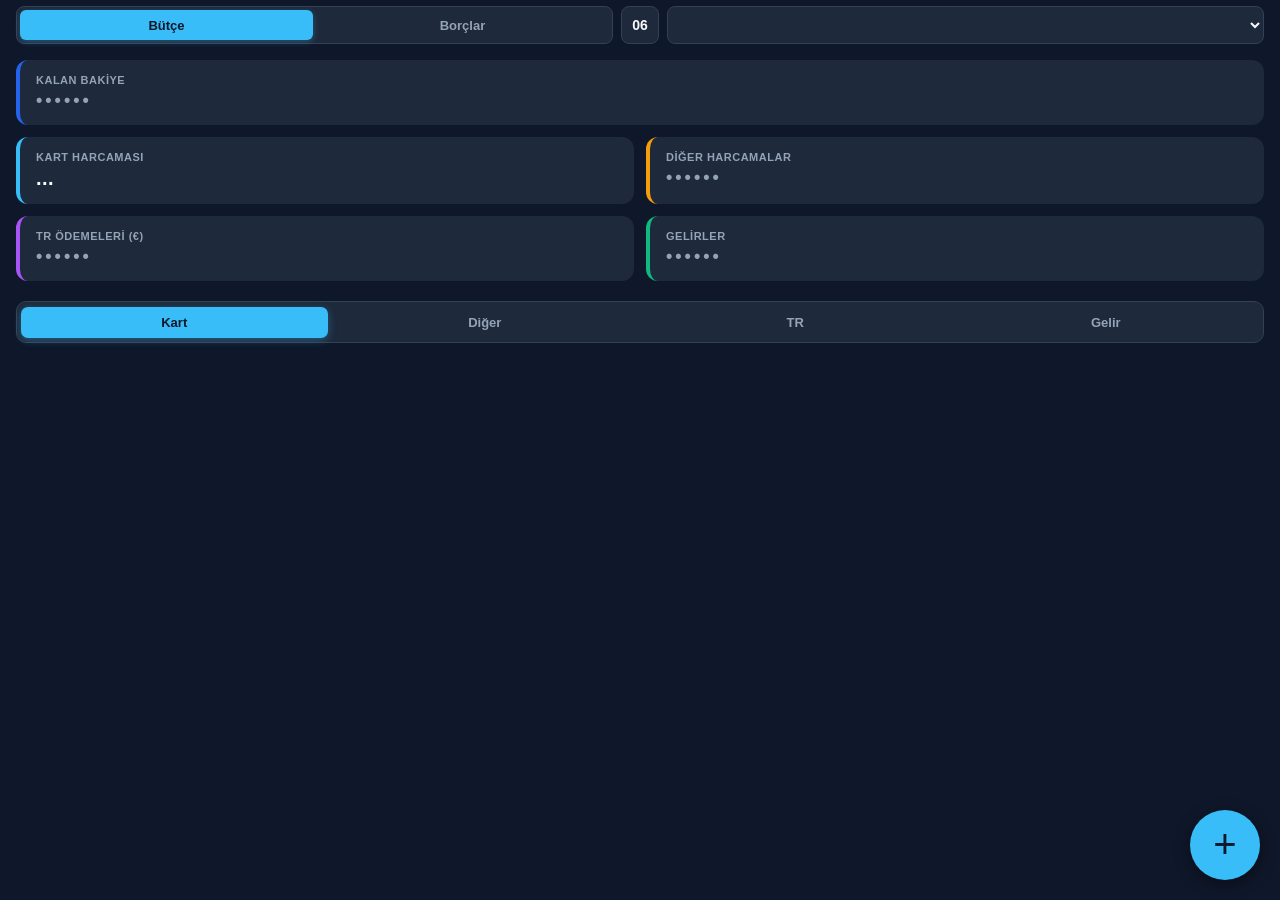
==== commit 83486104: "Update index.html" ====
--- a/index.html
+++ b/index.html
@@ -5,7 +5,7 @@
   <meta charset="UTF-8">
   <meta name="viewport" content="width=device-width, initial-scale=1.0, maximum-scale=1.0, user-scalable=no, viewport-fit=cover">
   <meta name="apple-mobile-web-app-capable" content="yes">
-  <meta name="apple-mobile-web-app-status-bar-style" content="black-translucent">
+  <meta name="apple-mobile-web-app-status-bar-style" content="black">
   <meta name="theme-color" content="#0f172a">
   <meta name="apple-mobile-web-app-title" content="Harcama Takip">
   
@@ -60,7 +60,7 @@
     body { 
       background-color: var(--bg);
       color: var(--text); 
-      padding-top: max(44px, env(safe-area-inset-top));
+      padding-top: env(safe-area-inset-top, 0px);
       padding-left: 16px;
       padding-right: 16px;
       padding-bottom: 24px;
@@ -78,20 +78,32 @@
       will-change: transform;
     }
 
-    .status-bar-shield {
+    /* iOS 27 ÜST BLUR ÇÖZÜMÜ: ekranın en üstünde, opak, sabit, en az 6px yüksek ve geniş şerit.
+       pointer-events:none KULLANMA (iOS'un şeridi görmesini engelleyebilir). */
+    .ios-top-strip {
       position: fixed;
       top: 0;
       left: 0;
       right: 0;
-      height: max(44px, env(safe-area-inset-top));
+      height: 6px;
+      background-color: var(--bg);
+      z-index: 151;
+    }
+
+    .status-bar-shield {
+      display: none;
+      position: fixed;
+      top: 0;
+      left: 0;
+      right: 0;
+      height: max(8px, env(safe-area-inset-top, 0px));
       background-color: var(--bg);
       z-index: 150;
-      pointer-events: none;
     }
 
     #pullIndicator {
       position: fixed;
-      top: calc(max(44px, env(safe-area-inset-top)) + 15px);
+      top: calc(max(8px, env(safe-area-inset-top, 0px)) + 15px);
       left: 50%;
       transform: translateX(-50%) scale(0);
       background: var(--card-bg);
@@ -1096,6 +1108,7 @@
 
   <div id="edgeIndicator"></div>
   <div class="status-bar-shield"></div>
+  <div class="ios-top-strip"></div>
   <div id="pullIndicator">↓</div>
 
   <div id="appContent">
@@ -1234,7 +1247,7 @@
 
   <!-- BASILI TUTUNCA ÇIKAN SÜRÜM ROZETİ VE 5 AKSİYON BUTONU -->
   <div id="badgeVersionAction" class="fab-mini-action">
-    Sürüm 3.7.4
+    Sürüm 3.8.0
   </div>
   <button id="btnPastMonthReportAction" class="fab-mini-action" onclick="openPastMonthReportModal()">
     📊 Geçmiş Ay Raporu
@@ -1525,7 +1538,7 @@
   </div>
 
   <script>
-    const CURRENT_VERSION = "3.7.4";
+    const CURRENT_VERSION = "3.8.0";
     const API_URL = "https://script.google.com/macros/s/AKfycbxwsVf8deHomi5jaNLfU86AkVbRQdXPNHuK8z9qiL1EGJanlSo_1e9BhQX0Kup7BdTb/exec";
 
     let currentModule = 'budget';
